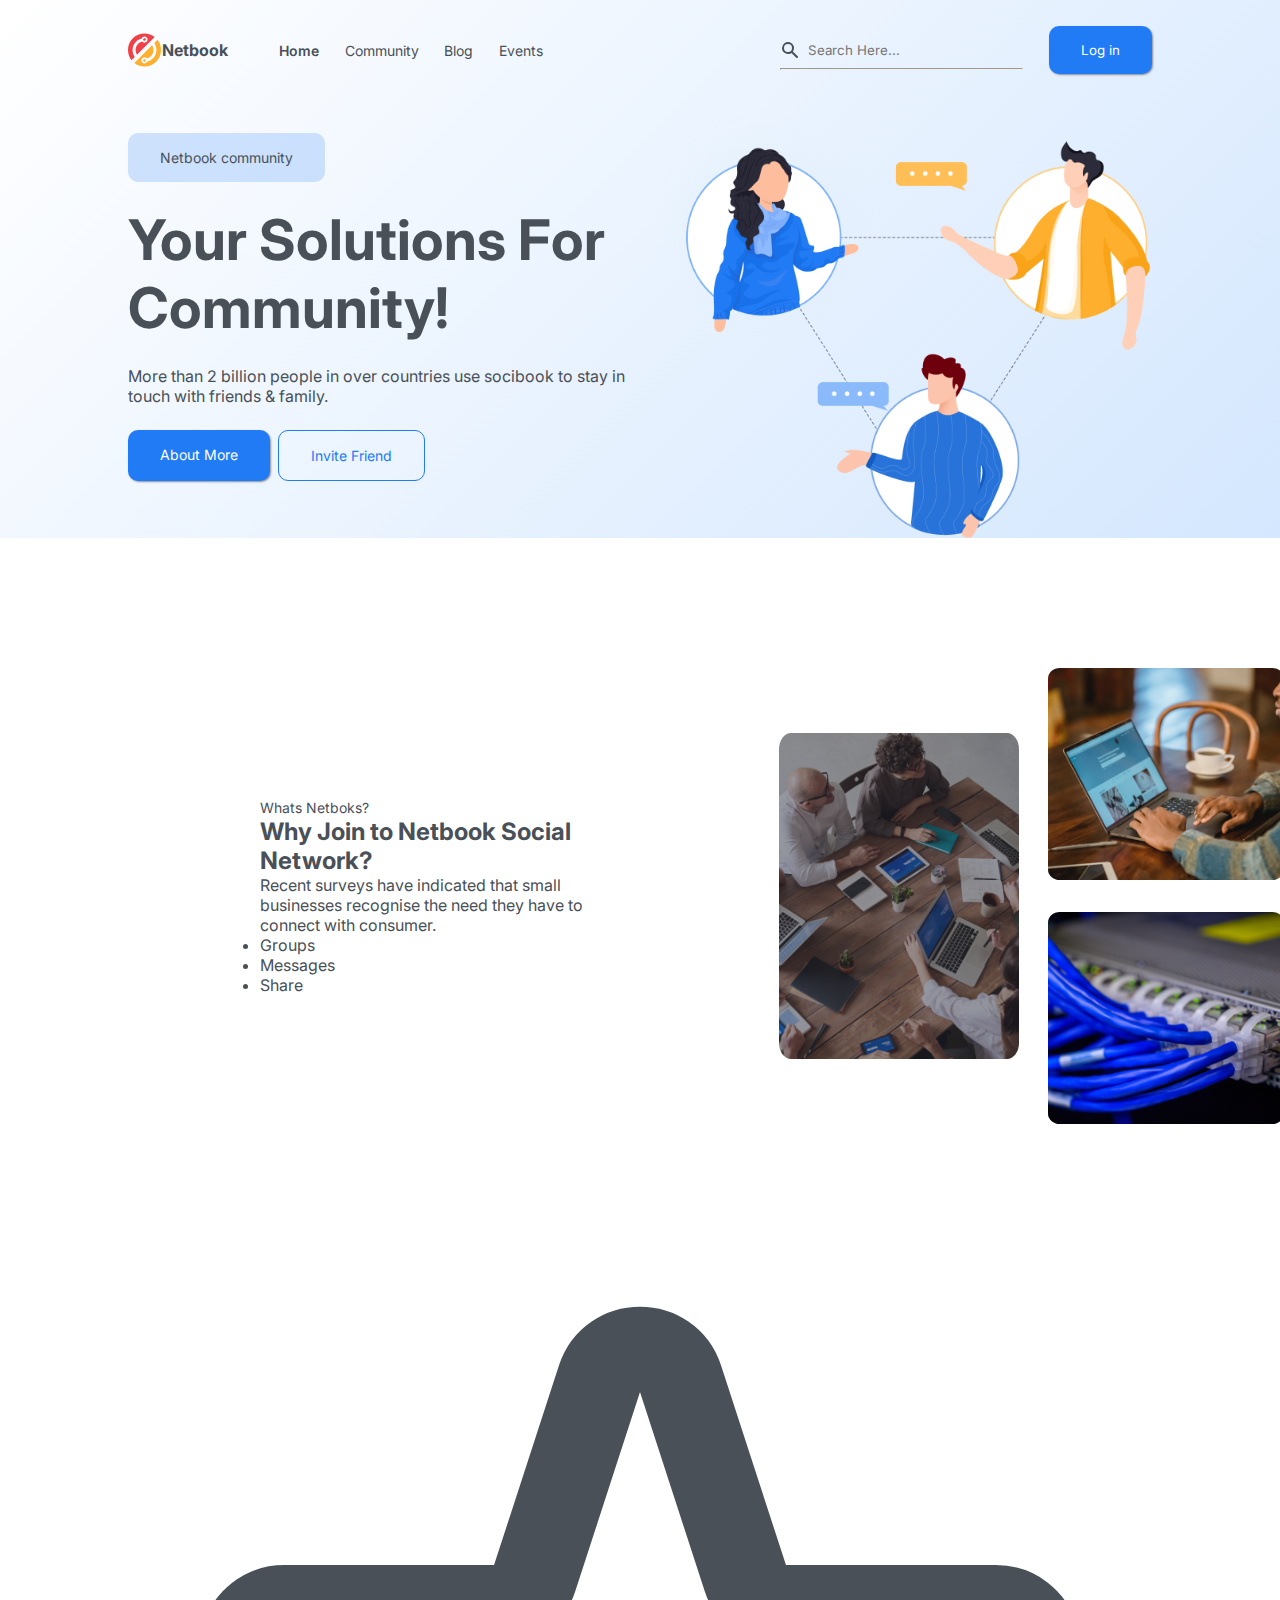
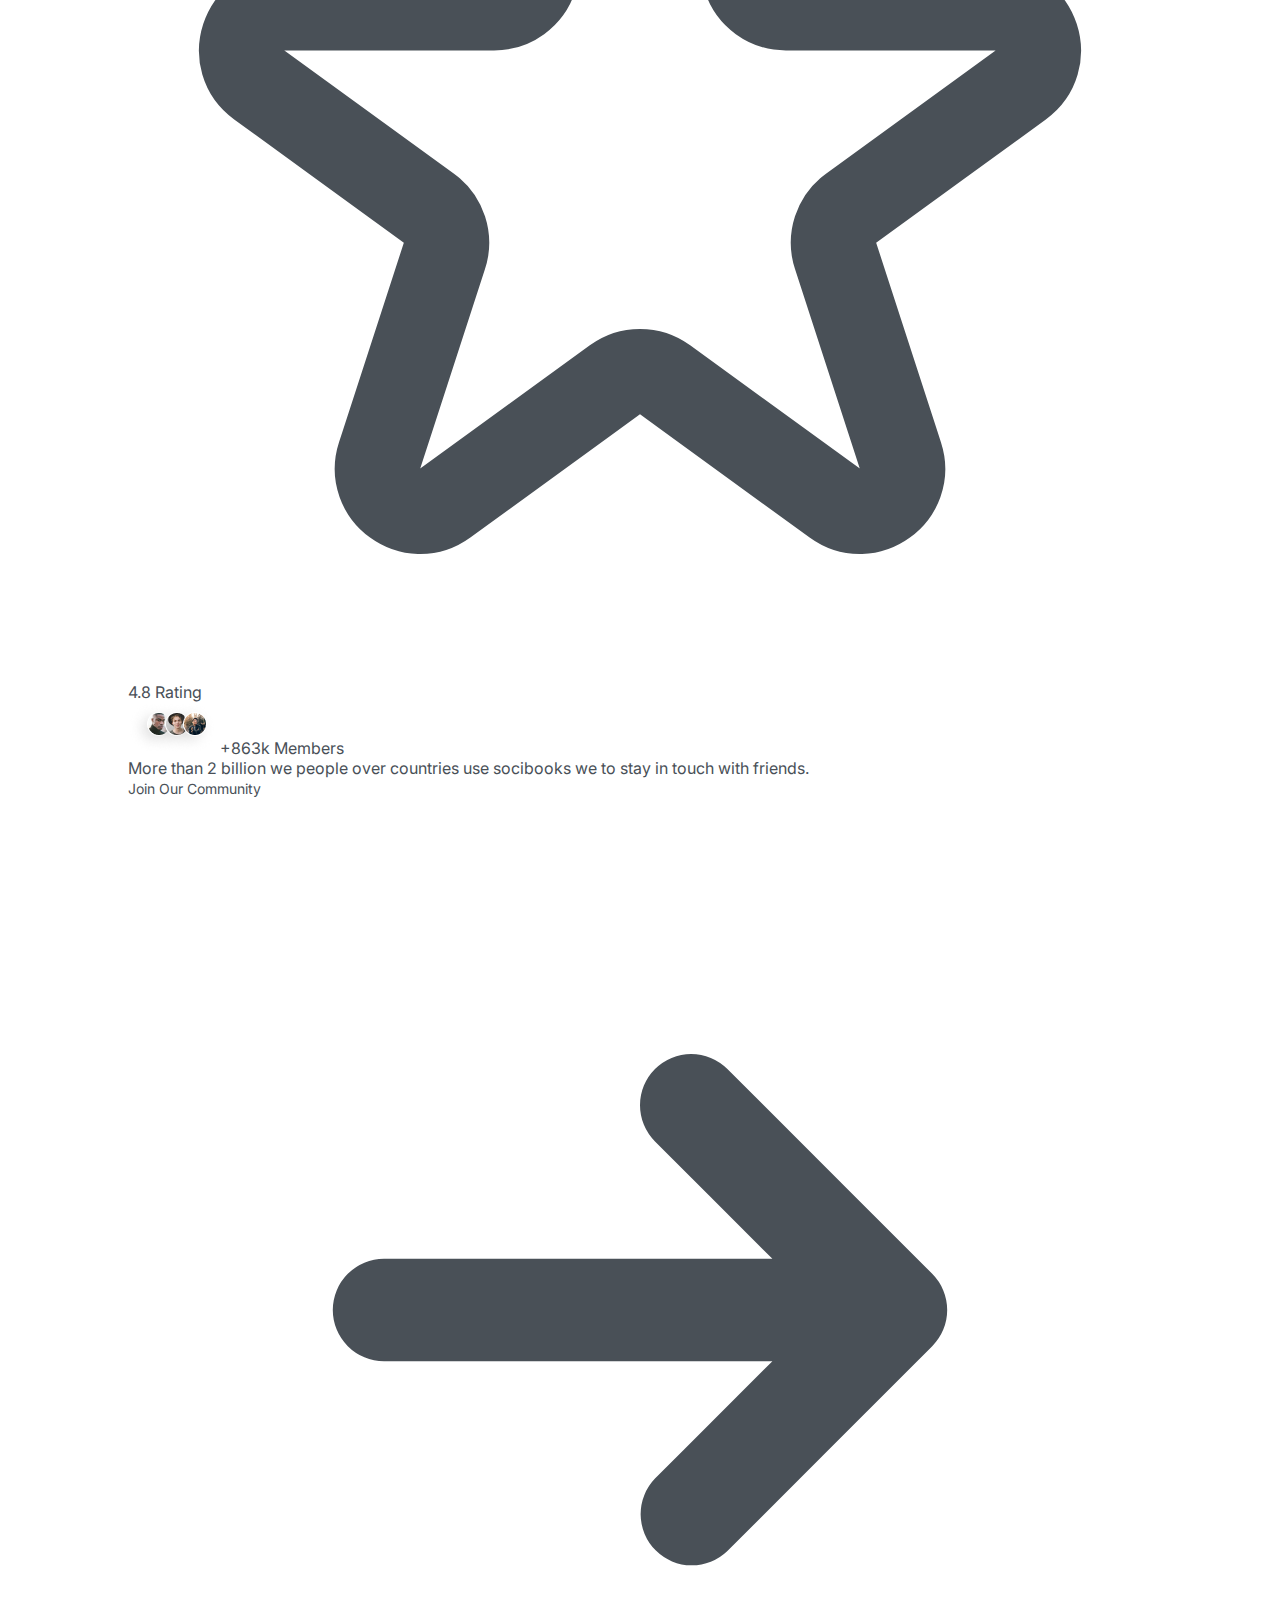
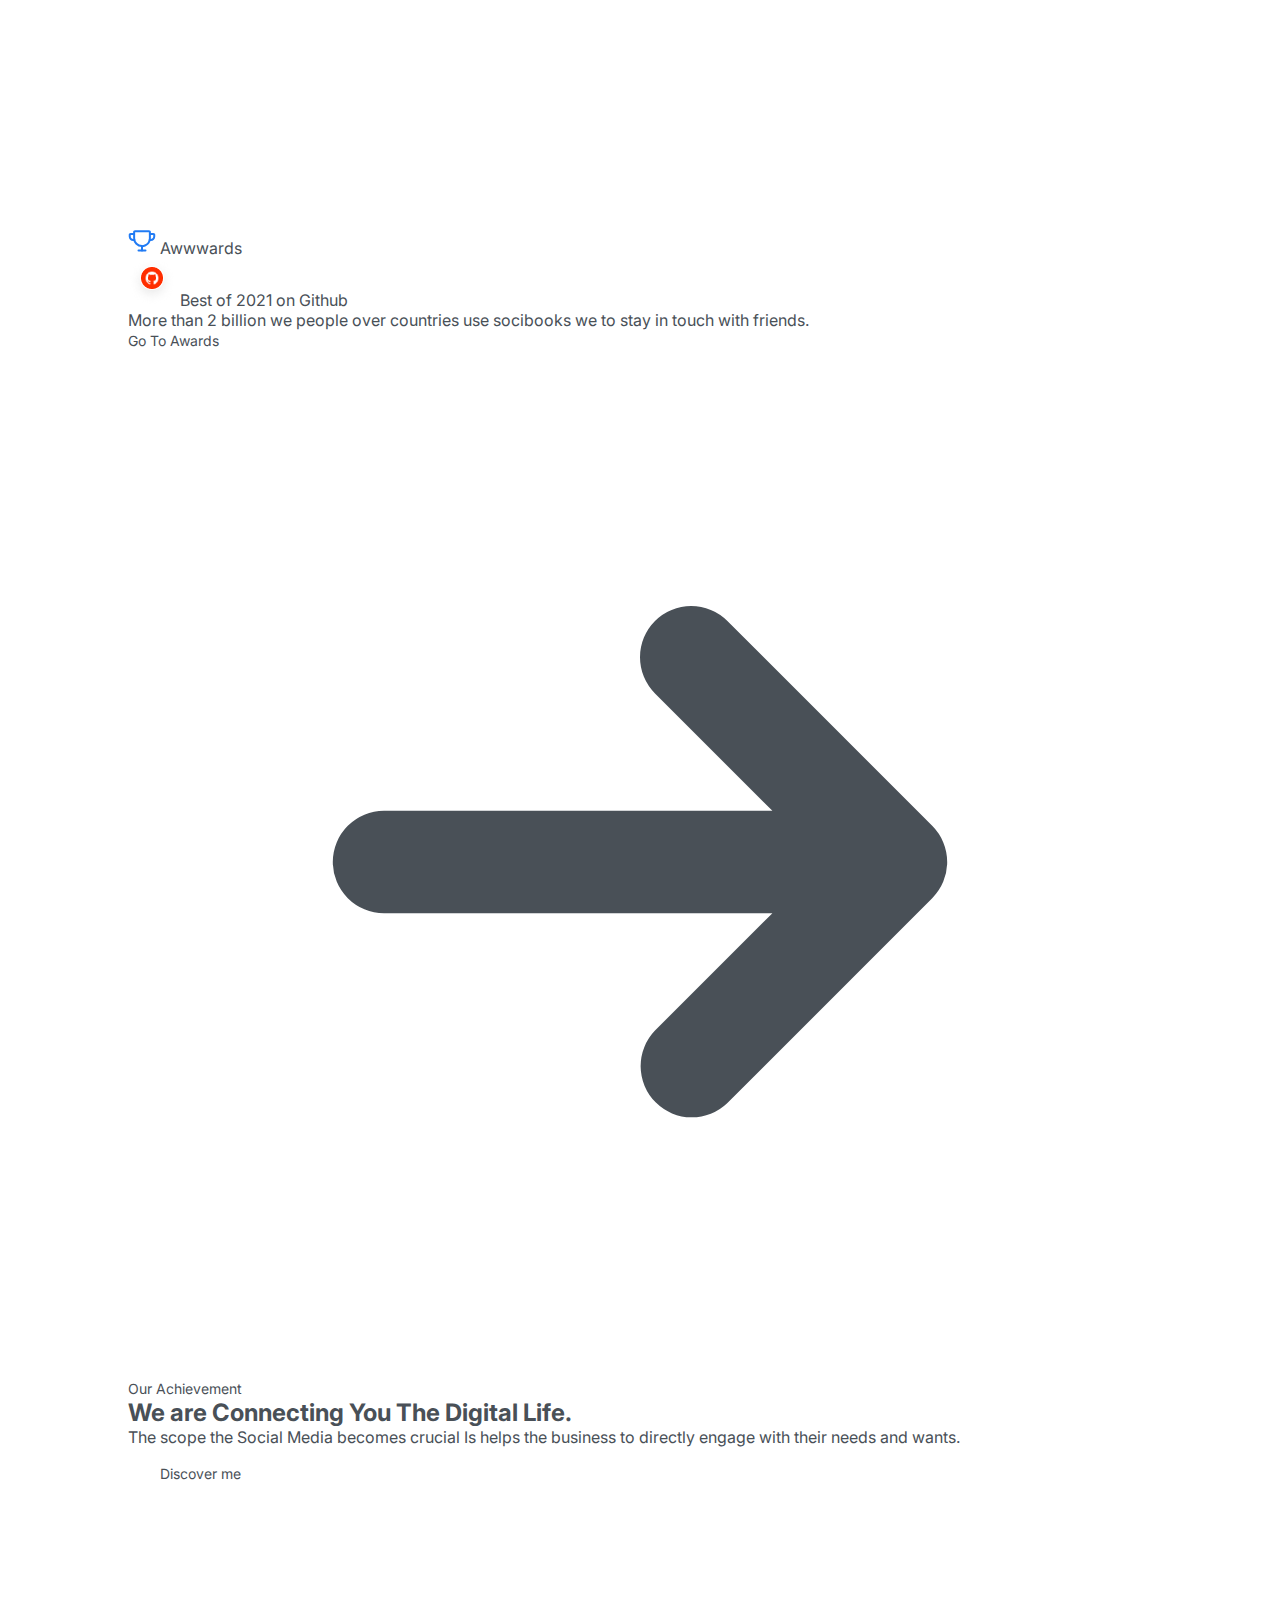
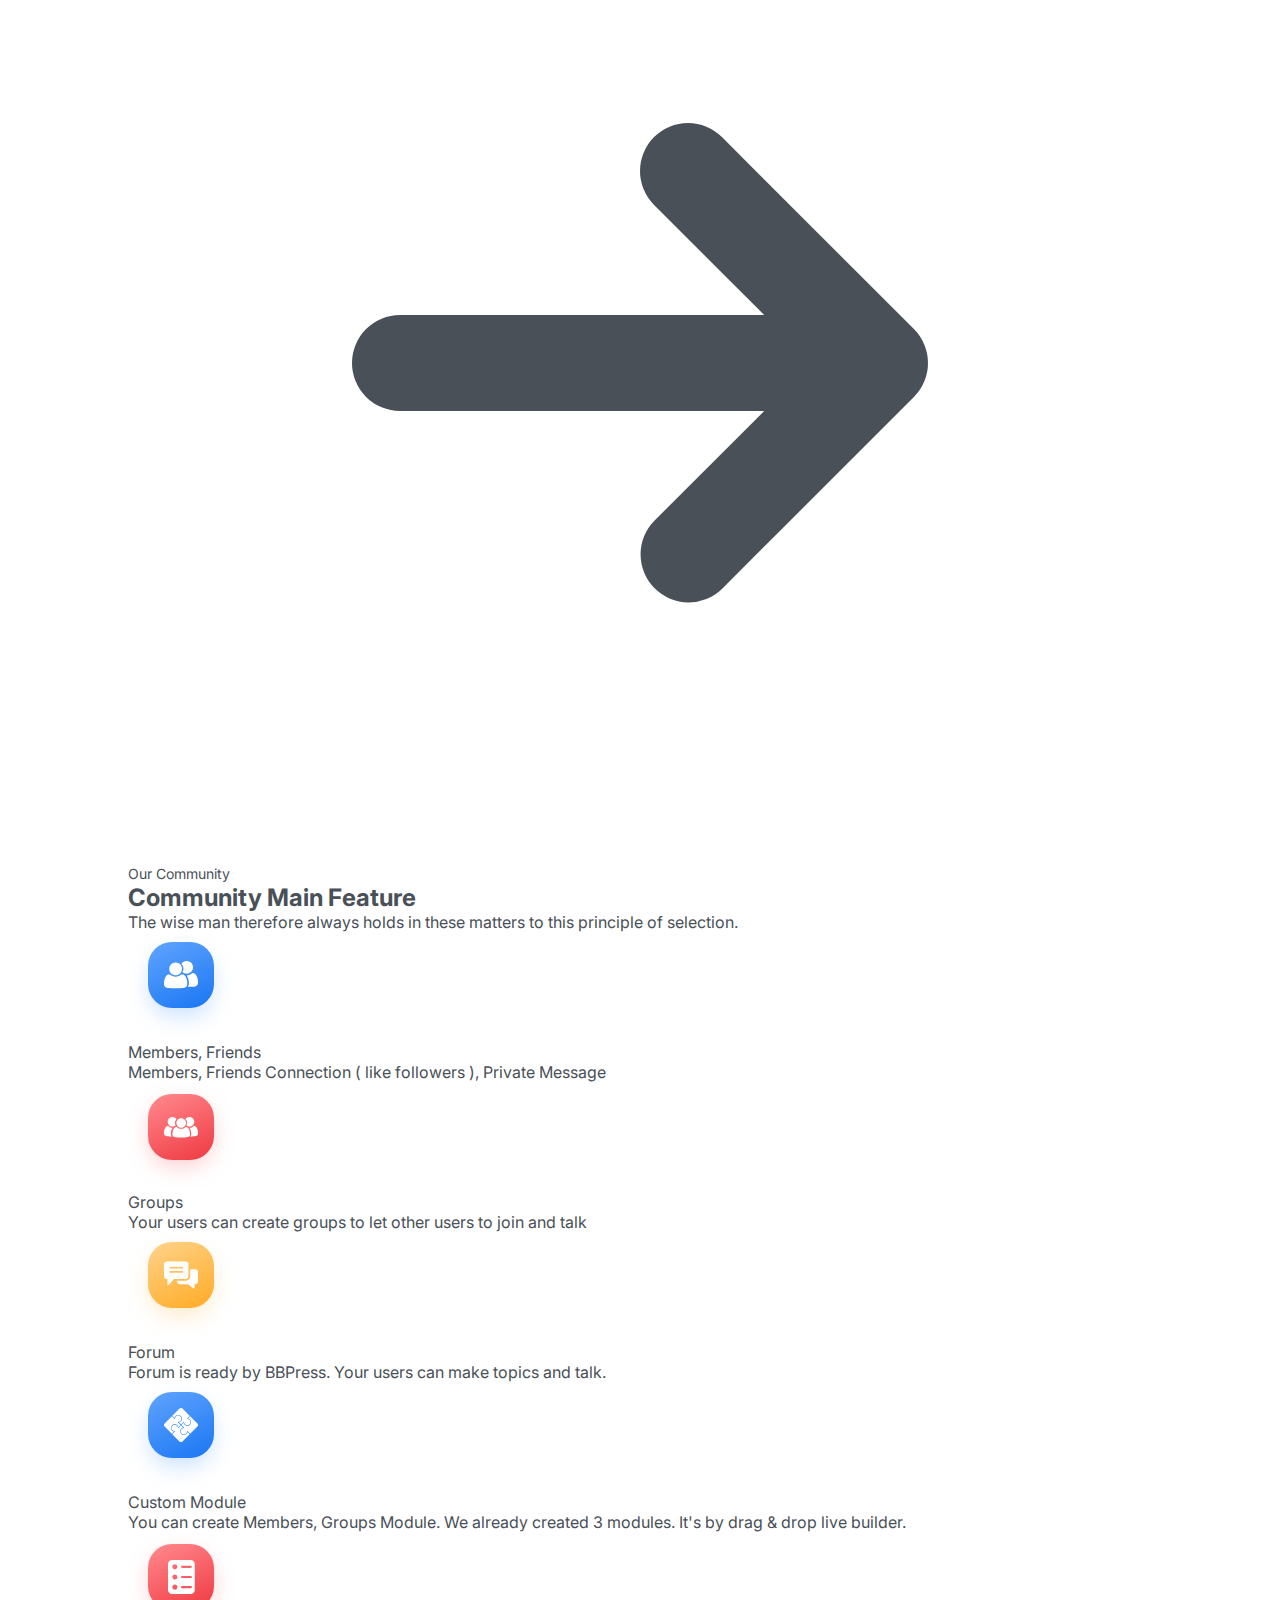
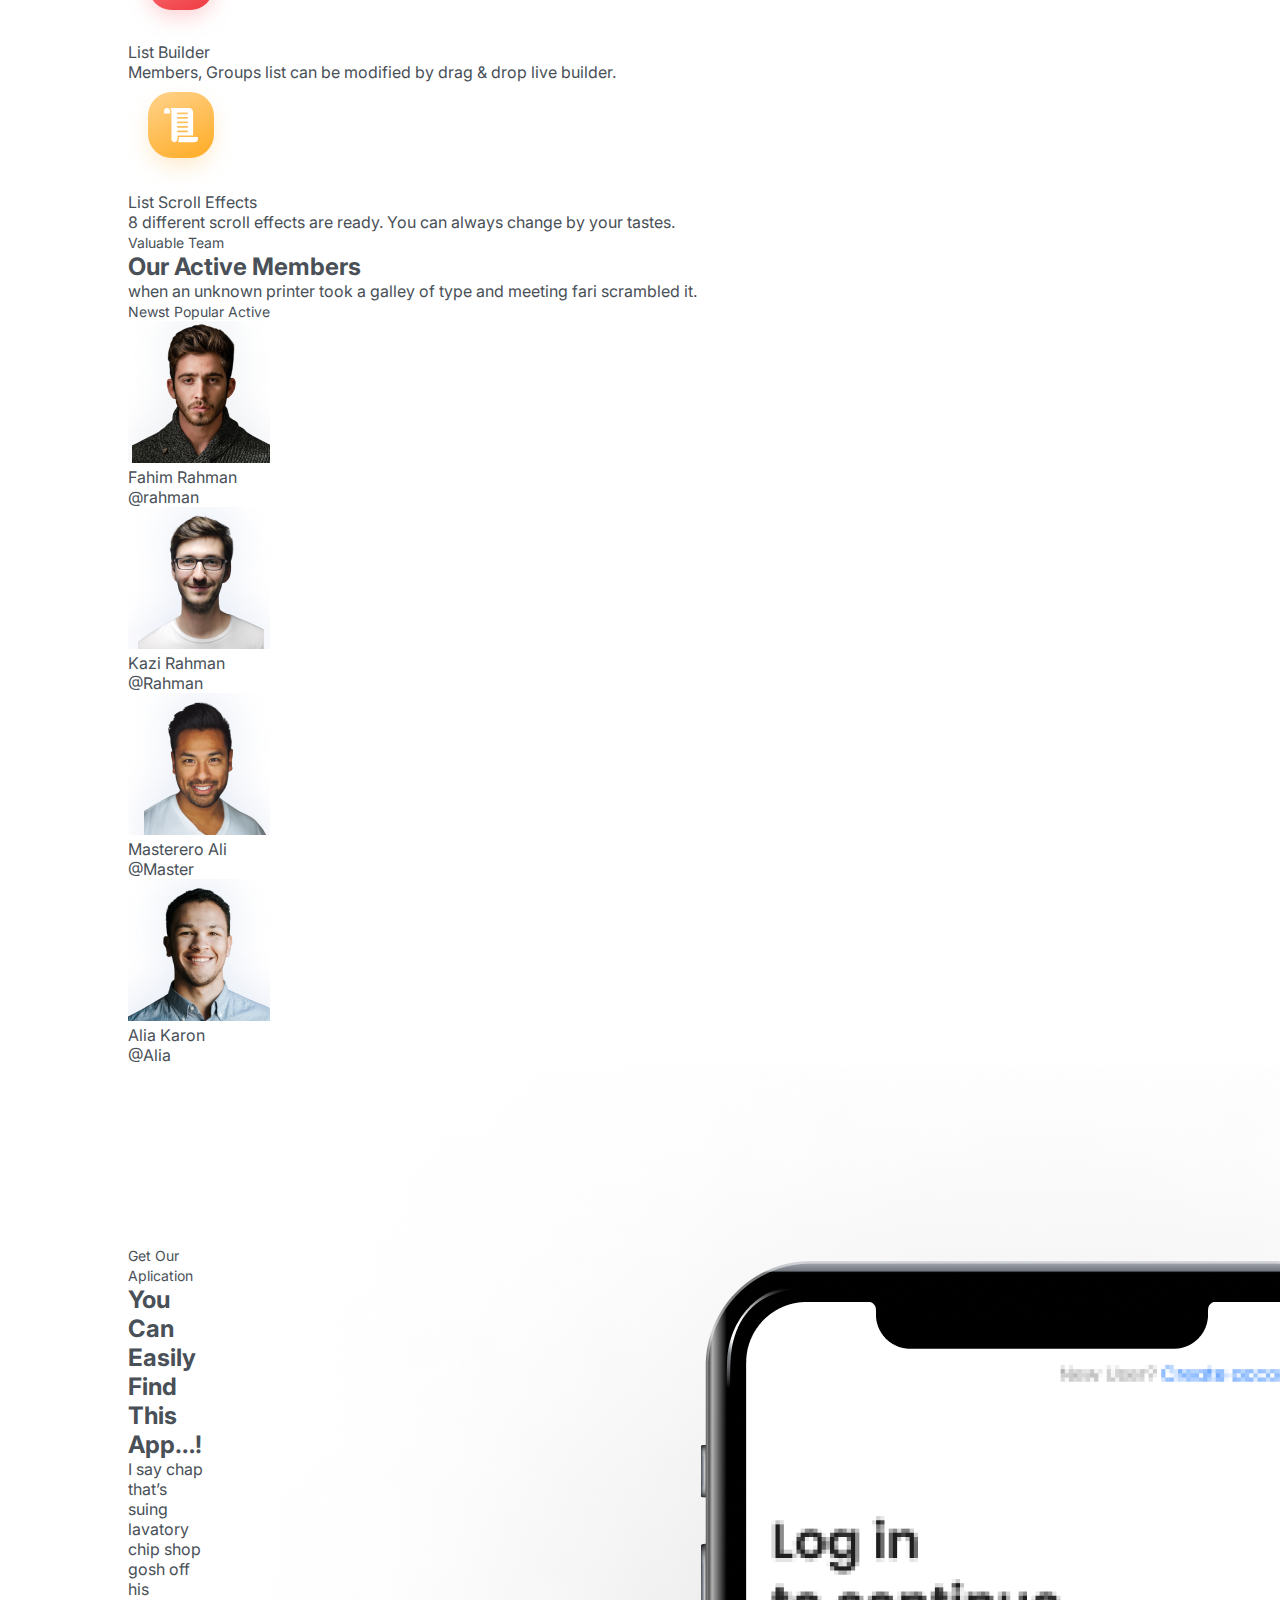
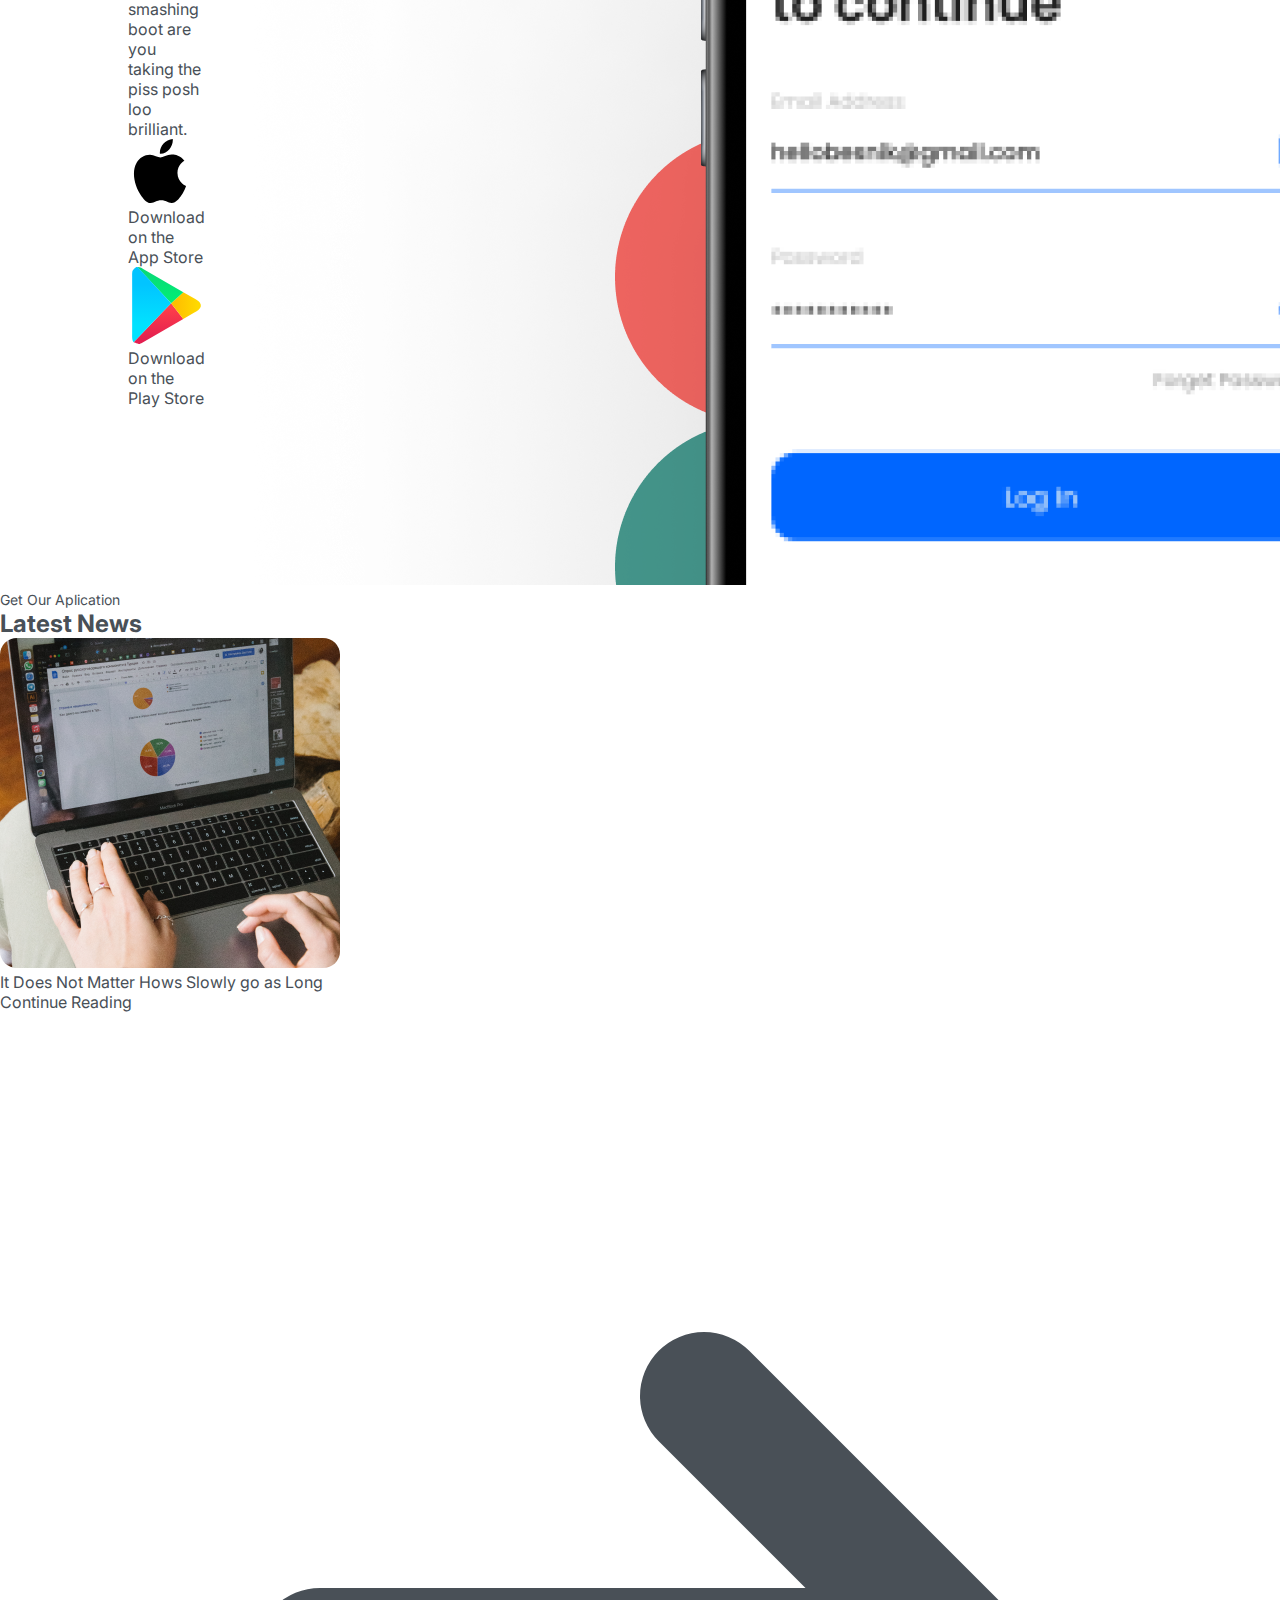
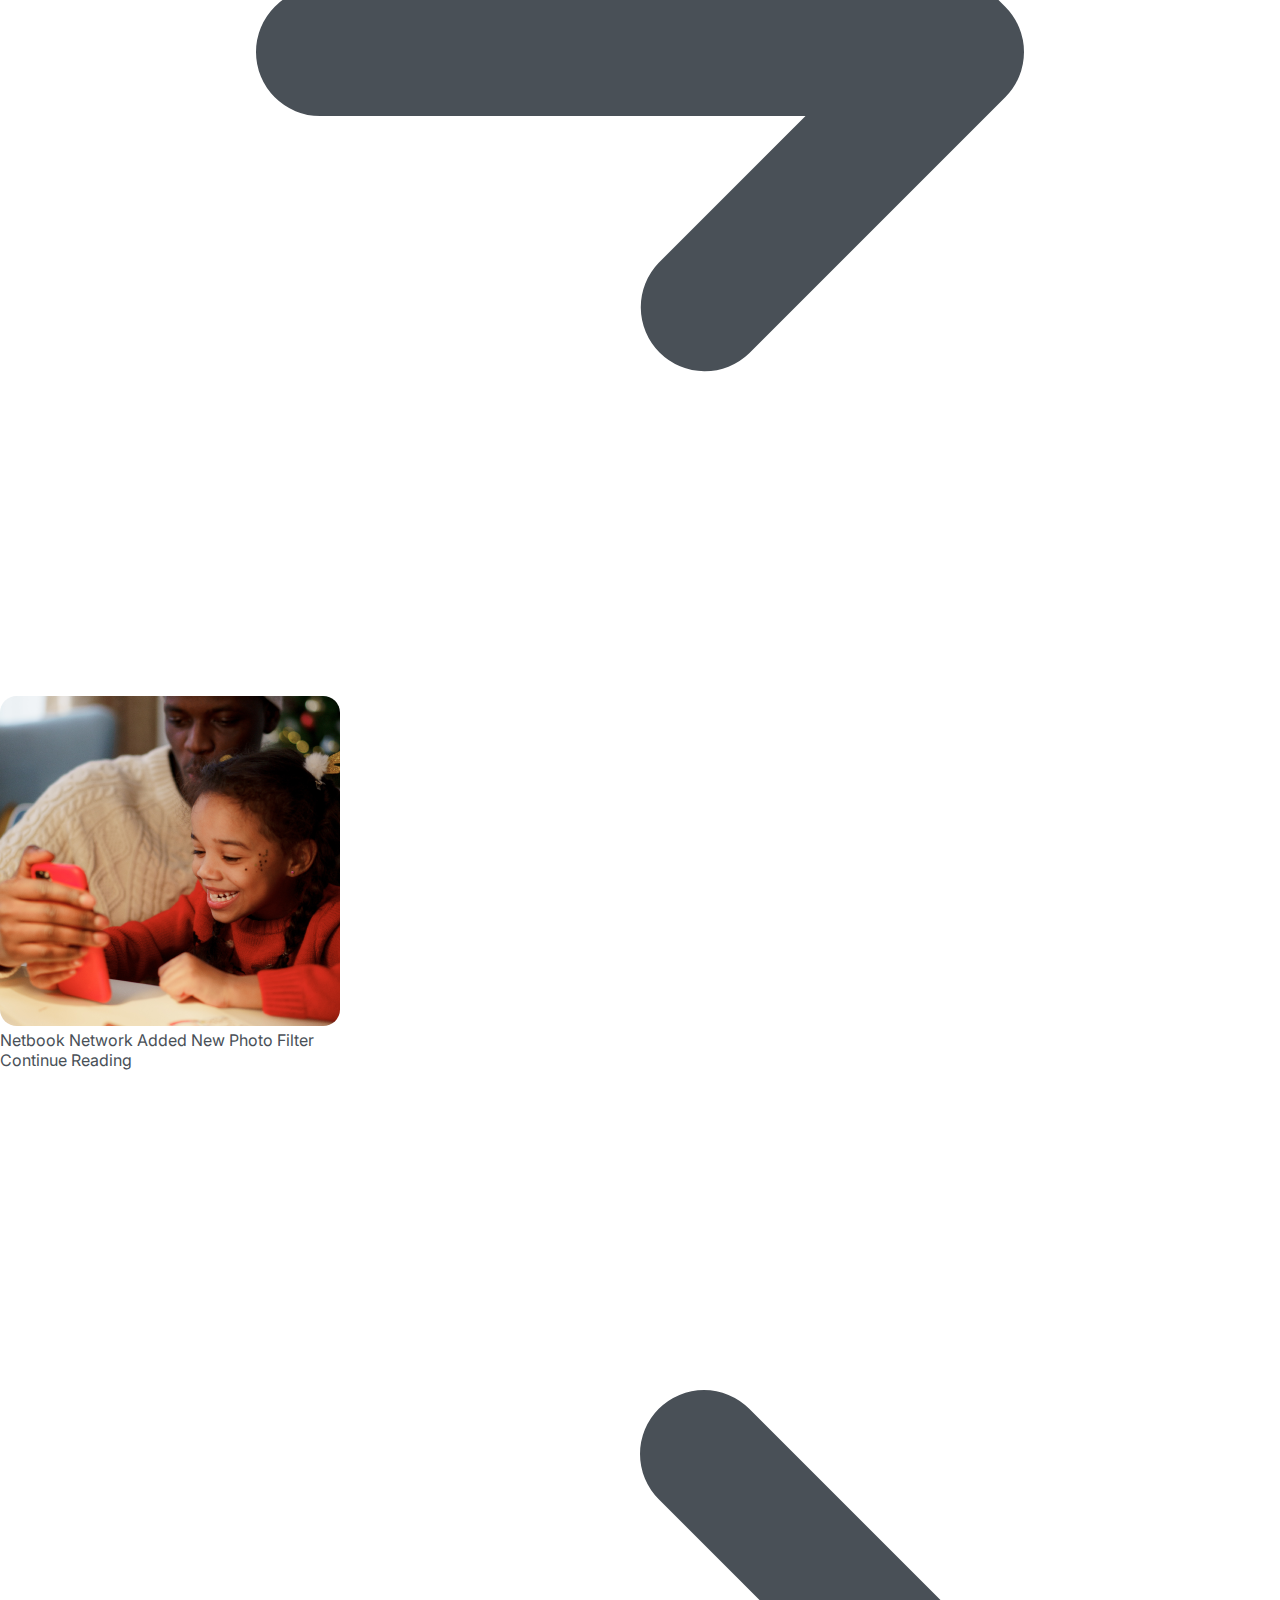
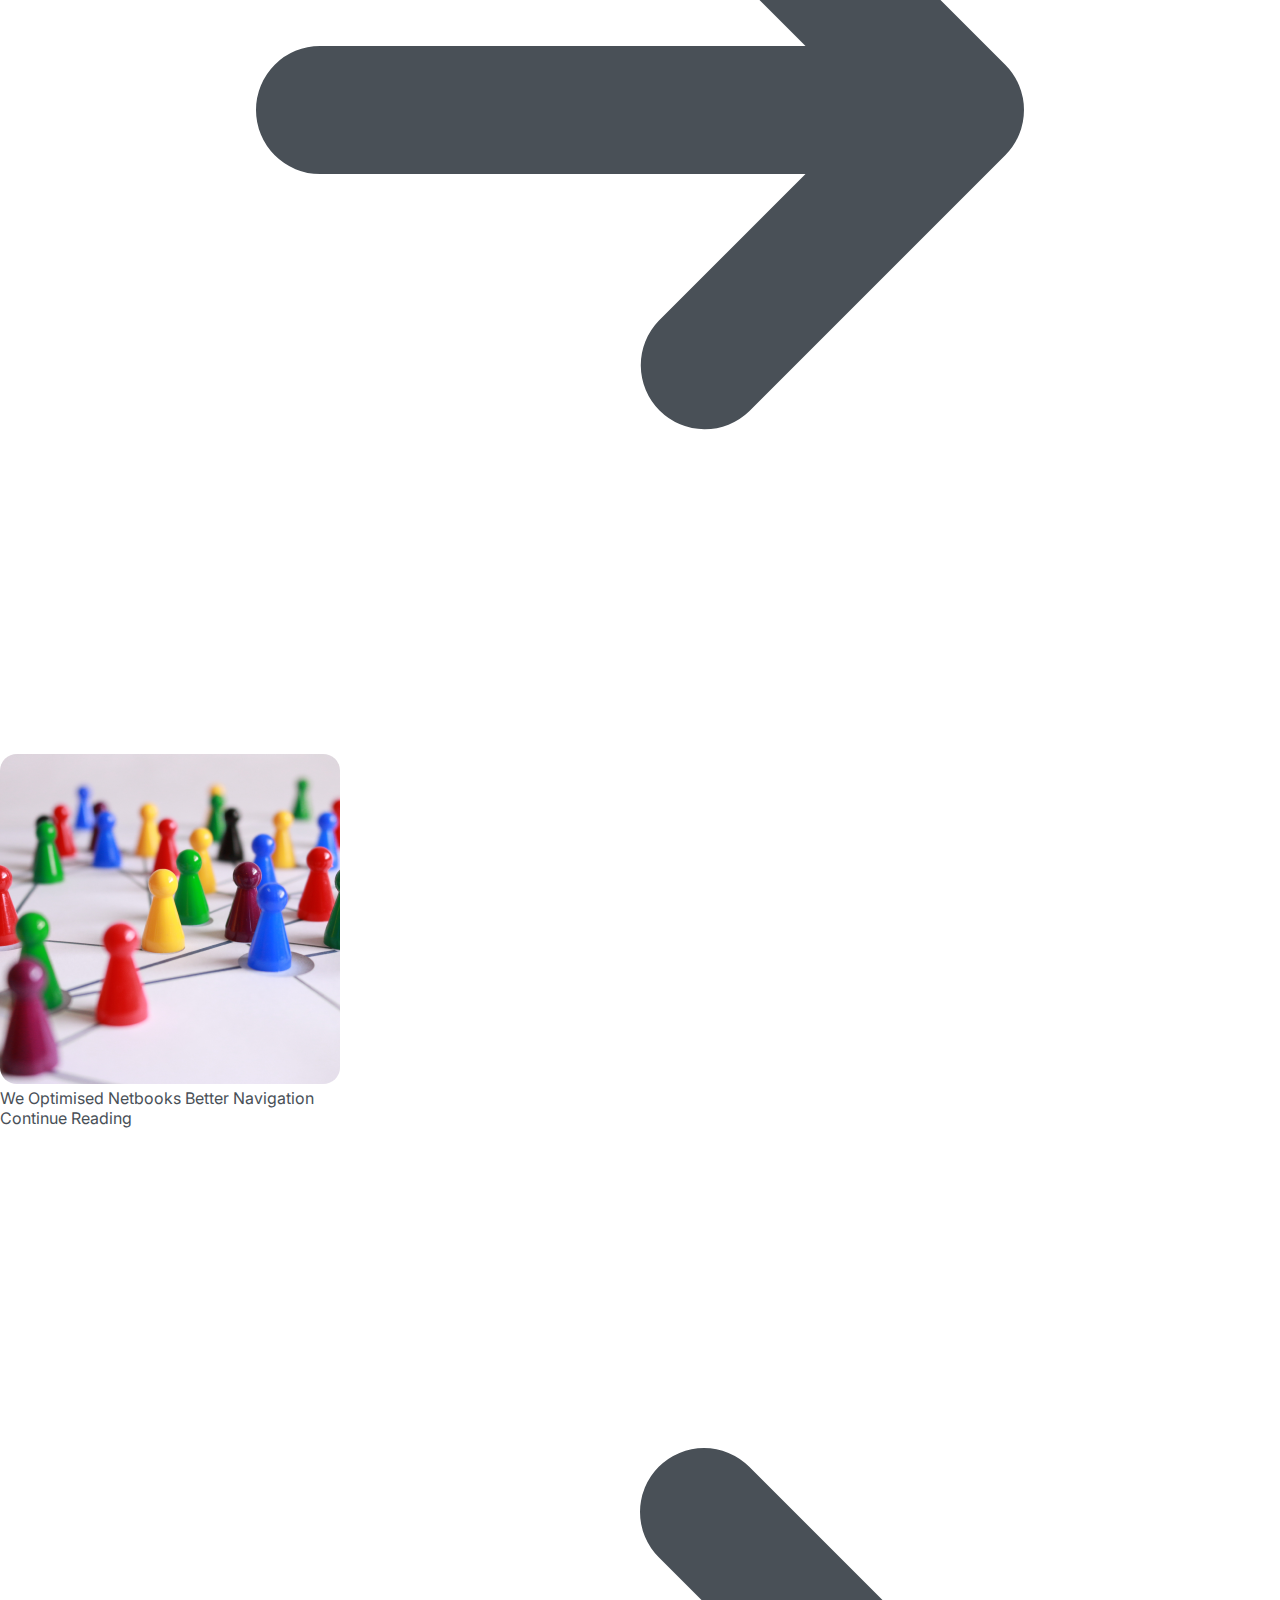
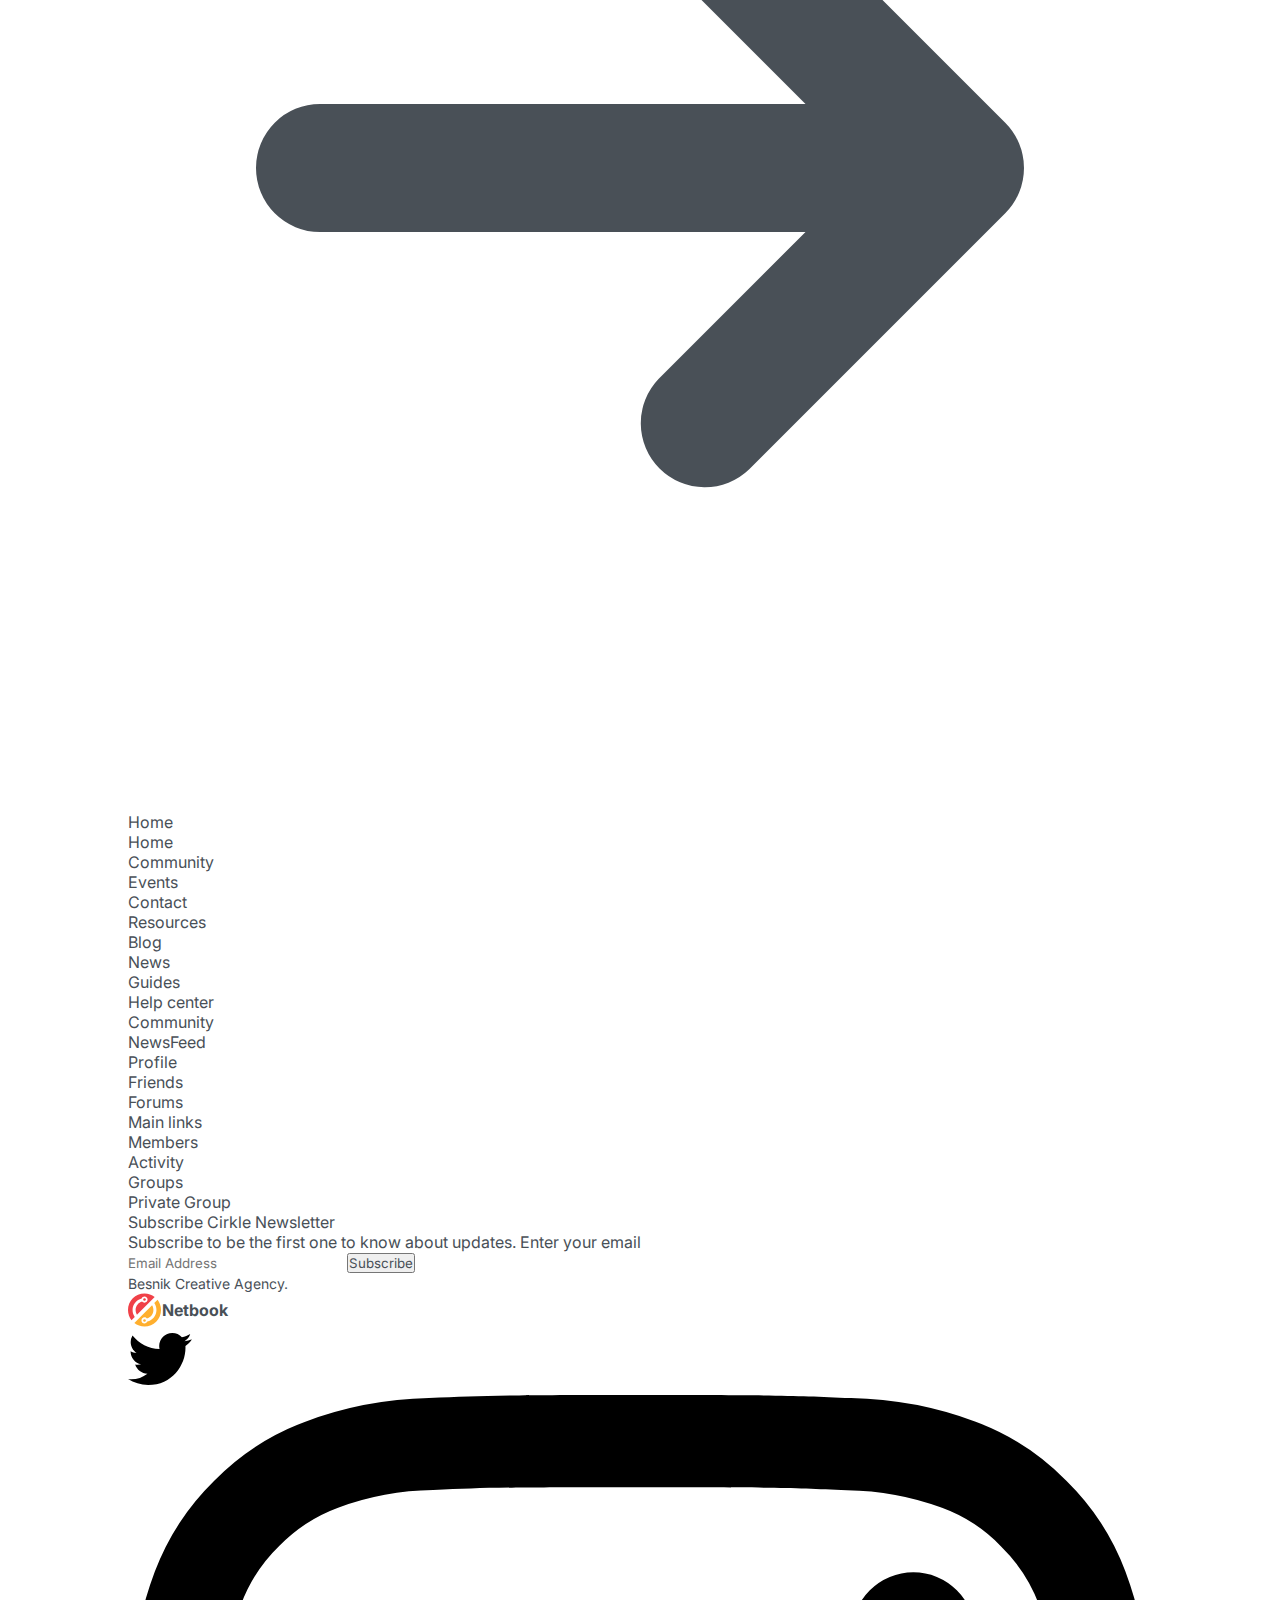
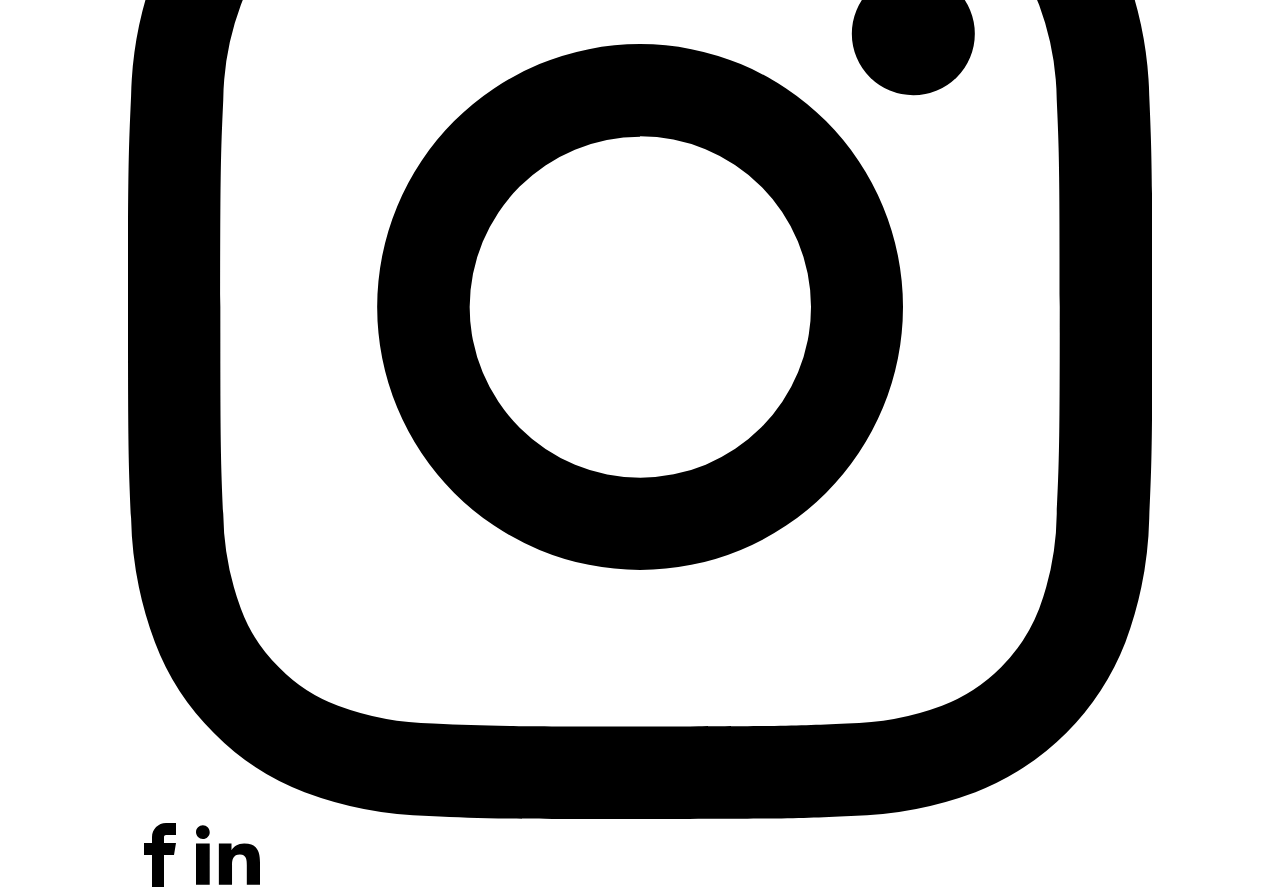
==== Netbook/index.html @ b63798f0 "about section styles'" ====
<!DOCTYPE html>
<html lang="en">
    <head>
        <meta charset="UTF-8" />
        <meta http-equiv="X-UA-Compatible" content="IE=edge" />
        <meta name="viewport" content="width=device-width, initial-scale=1.0" />
        <link
            href="https://fonts.googleapis.com/css2?family=Inter:wght@400;500;600;700&family=Poppins&display=swap"
            rel="stylesheet"
        />
        <link rel="stylesheet" href="style.css" />
        <title>Netbook</title>
    </head>
    <body>
        <header>
            <div class="container">
                <nav>
                    <div class="left-nav">
                        <div class="logo">
                            <img src="static/logo.svg" alt="Logo" />
                            <span>Netbook</span>
                        </div>
                        <div class="nav-items">
                            <a href="#" class="nav-item">Home</a>
                            <a href="#" class="nav-item">Community</a>
                            <a href="#" class="nav-item">Blog</a>
                            <a href="#" class="nav-item">Events</a>
                        </div>
                    </div>
                    <div class="right-nav">
                        <div class="search">
                            <svg
                                xmlns="http://www.w3.org/2000/svg"
                                class="search-icon"
                                viewBox="0 0 20 20"
                                fill="currentColor"
                            >
                                <path
                                    fill-rule="evenodd"
                                    d="M8 4a4 4 0 100 8 4 4 0 000-8zM2 8a6 6 0 1110.89 3.476l4.817 4.817a1 1 0 01-1.414 1.414l-4.816-4.816A6 6 0 012 8z"
                                    clip-rule="evenodd"
                                />
                            </svg>

                            <input
                                type="text"
                                name="search-item"
                                placeholder="Search Here..."
                            />
                            <hr />
                        </div>

                        <button class="btn btn-primary">Log in</button>
                    </div>
                </nav>

                <div class="hero flex-2">
                    <div class="hero-text">
                        <a href="#" class="community btn">Netbook community</a>
                        <h1>Your Solutions For Community!</h1>
                        <p>
                            More than 2 billion people in over countries use
                            socibook to stay in touch with friends & family.
                        </p>
                        <div class="cta">
                            <a href="#" class="about btn btn-primary">
                                About More
                            </a>
                            <a href="#" class="invite btn">Invite Friend</a>
                        </div>
                    </div>

                    <img
                        src="static/img/hero-image.png"
                        alt="hero-img"
                        class="hero-img"
                    />
                </div>
            </div>
        </header>
        <section class="about-us">
            <div class="container about-us flex-2">
                <div class="left-col">
                    <p><a href="#">Whats Netboks?</a></p>
                    <h2>Why Join to Netbook Social Network?</h2>
                    <p>
                        Recent surveys have indicated that small businesses
                        recognise the need they have to connect with consumer.
                    </p>
                    <ul>
                        <li>Groups</li>
                        <li>Messages</li>
                        <li>Share</li>
                    </ul>
                </div>
                <div class="right-col flex-2">
                    <img
                        src="static/img/about-us-imgs/img3.png"
                        alt="about-us"
                        class="about-img-1"
                    />
                    <div class="about-img-group flex-2">
                        <img
                            src="static/img/about-us-imgs/img1.png"
                            alt="about-us img 1"
                        />
                        <img
                            src="static/img/about-us-imgs/img2.png"
                            alt="about-us img 2"
                        />
                    </div>
                </div>
            </div>
        </section>
        <section class="achievement">
            <div class="container">
                <div class="card-1">
                    <p>
                        <svg
                            xmlns="http://www.w3.org/2000/svg"
                            class="h-6 w-6"
                            fill="none"
                            viewBox="0 0 24 24"
                            stroke="currentColor"
                        >
                            <path
                                stroke-linecap="round"
                                stroke-linejoin="round"
                                stroke-width="2"
                                d="M11.049 2.927c.3-.921 1.603-.921 1.902 0l1.519 4.674a1 1 0 00.95.69h4.915c.969 0 1.371 1.24.588 1.81l-3.976 2.888a1 1 0 00-.363 1.118l1.518 4.674c.3.922-.755 1.688-1.538 1.118l-3.976-2.888a1 1 0 00-1.176 0l-3.976 2.888c-.783.57-1.838-.197-1.538-1.118l1.518-4.674a1 1 0 00-.363-1.118l-3.976-2.888c-.784-.57-.38-1.81.588-1.81h4.914a1 1 0 00.951-.69l1.519-4.674z"
                            />
                        </svg>
                        4.8 Rating
                    </p>
                    <div class="members">
                        <img
                            src="static/img/achievement-imgs/people.png"
                            alt="members"
                        />
                        <span>
                            <span class="blue">+863k</span>
                            Members
                        </span>
                    </div>
                    <p>
                        More than 2 billion we people over countries use
                        socibooks we to stay in touch with friends.
                    </p>
                    <p>
                        <a href="#">Join Our Community</a>
                        <svg
                            xmlns="http://www.w3.org/2000/svg"
                            class="h-5 w-5"
                            viewBox="0 0 20 20"
                            fill="currentColor"
                        >
                            <path
                                fill-rule="evenodd"
                                d="M10.293 5.293a1 1 0 011.414 0l4 4a1 1 0 010 1.414l-4 4a1 1 0 01-1.414-1.414L12.586 11H5a1 1 0 110-2h7.586l-2.293-2.293a1 1 0 010-1.414z"
                                clip-rule="evenodd"
                            />
                        </svg>
                    </p>
                </div>
                <div class="card-1">
                    <div>
                        <img
                            src="static/img/achievement-imgs/Trophy.svg"
                            alt="Trophy"
                        />
                        <span>Awwwards</span>
                    </div>
                    <div class="github">
                        <img
                            src="static/img/achievement-imgs/github.png"
                            alt="github"
                        />

                        <span>
                            Best of
                            <span class="blue">2021</span>
                            on Github
                        </span>
                    </div>
                    <p>
                        More than 2 billion we people over countries use
                        socibooks we to stay in touch with friends.
                    </p>
                    <p>
                        <a href="#">Go To Awards</a>
                        <svg
                            xmlns="http://www.w3.org/2000/svg"
                            class="h-5 w-5"
                            viewBox="0 0 20 20"
                            fill="currentColor"
                        >
                            <path
                                fill-rule="evenodd"
                                d="M10.293 5.293a1 1 0 011.414 0l4 4a1 1 0 010 1.414l-4 4a1 1 0 01-1.414-1.414L12.586 11H5a1 1 0 110-2h7.586l-2.293-2.293a1 1 0 010-1.414z"
                                clip-rule="evenodd"
                            />
                        </svg>
                    </p>
                </div>
                <div class="discover">
                    <p><a href="#">Our Achievement</a></p>
                    <h2>We are Connecting You The Digital Life.</h2>
                    <p>
                        The scope the Social Media becomes crucial Is helps the
                        business to directly engage with their needs and wants.
                    </p>
                    <div class="btn">
                        <a href="#">Discover me</a>
                        <svg
                            xmlns="http://www.w3.org/2000/svg"
                            class="h-5 w-5"
                            viewBox="0 0 20 20"
                            fill="currentColor"
                        >
                            <path
                                fill-rule="evenodd"
                                d="M10.293 5.293a1 1 0 011.414 0l4 4a1 1 0 010 1.414l-4 4a1 1 0 01-1.414-1.414L12.586 11H5a1 1 0 110-2h7.586l-2.293-2.293a1 1 0 010-1.414z"
                                clip-rule="evenodd"
                            />
                        </svg>
                    </div>
                </div>
            </div>
        </section>
        <section class="features">
            <div class="container feature-grid">
                <div class="heading">
                    <p><a href="#">Our Community</a></p>
                    <h2>Community Main Feature</h2>
                    <p>
                        The wise man therefore always holds in these matters to
                        this principle of selection.
                    </p>
                </div>
                <div class="card-2">
                    <img src="static/img/features/members.svg" alt="members" />
                    <div>
                        <p>Members, Friends</p>
                        <p>
                            Members, Friends Connection ( like followers ),
                            Private Message
                        </p>
                    </div>
                </div>
                <div class="card-2">
                    <img
                        src="static/img/features/groups.svg"
                        alt="groups.svg"
                    />
                    <div>
                        <p>Groups</p>
                        <p>
                            Your users can create groups to let other users to
                            join and talk
                        </p>
                    </div>
                </div>
                <div class="card-2">
                    <img src="static/img/features/forum.svg" alt="forum.svg" />
                    <div>
                        <p>Forum</p>
                        <p>
                            Forum is ready by BBPress. Your users can make
                            topics and talk.
                        </p>
                    </div>
                </div>
                <div class="card-2">
                    <img
                        src="static/img/features/custom-module.svg"
                        alt="custom-module.svg"
                    />
                    <div>
                        <p>Custom Module</p>
                        <p>
                            You can create Members, Groups Module. We already
                            created 3 modules. It's by drag & drop live builder.
                        </p>
                    </div>
                </div>
                <div class="card-2">
                    <img
                        src="static/img/features/list-builder.svg"
                        alt="list-builder.svg"
                    />
                    <div>
                        <p>List Builder</p>
                        <p>
                            Members, Groups list can be modified by drag & drop
                            live builder.
                        </p>
                    </div>
                </div>
                <div class="card-2">
                    <img
                        src="static/img/features/list-scroll-effects.svg"
                        alt="list-scroll-effects.svg"
                    />
                    <div>
                        <p>List Scroll Effects</p>
                        <p>
                            8 different scroll effects are ready. You can always
                            change by your tastes.
                        </p>
                    </div>
                </div>
            </div>
        </section>
        <section class="team">
            <div class="container">
                <div class="header">
                    <p><a href="#">Valuable Team</a></p>
                    <h2>Our Active Members</h2>
                    <p>
                        when an unknown printer took a galley of type and
                        meeting fari scrambled it.
                    </p>
                </div>
                <div class="tab-links">
                    <a href="#">Newst</a>
                    <a href="#">Popular</a>
                    <a href="#">Active</a>
                </div>
                <div class="team-cards">
                    <div class="team-card">
                        <img src="static/img/team/img2.png" alt="team-member" />
                    </div>
                    <p>Fahim Rahman</p>
                    <p>@rahman</p>
                    <div class="team-card">
                        <img src="static/img/team/img4.png" alt="team-member" />
                    </div>
                    <p>Kazi Rahman</p>
                    <p>@Rahman</p>
                    <div class="team-card">
                        <img src="static/img/team/img3.png" alt="team-member" />
                    </div>
                    <p>Masterero Ali</p>
                    <p>@Master</p>
                    <div class="team-card">
                        <img src="static/img/team/img1.png" alt="team-member" />
                    </div>
                    <p>Alia Karon</p>
                    <p>@Alia</p>
                </div>
            </div>
        </section>
        <section class="cta">
            <div class="container flex-2">
                <div class="header .left-col">
                    <p><a href="#">Get Our Aplication</a></p>
                    <h2>You Can Easily Find This App…!</h2>
                    <p>
                        I say chap that’s suing lavatory chip shop gosh off his
                        smashing boot are you taking the piss posh loo
                        brilliant.
                    </p>
                    <div class="apple-link">
                        <img src="static/img/cta/apple.svg" alt="apple-icon" />
                        <p>
                            Download on the
                            <span>App Store</span>
                        </p>
                    </div>

                    <div class="play-store-link">
                        <img
                            src="static/img/cta/play-store.svg"
                            alt="play-store-icon"
                        />
                        <p>
                            Download on the
                            <span>Play Store</span>
                        </p>
                    </div>
                </div>
                <div class="right-col">
                    <img
                        src="static/img/cta/mobile-muckup.png"
                        alt="mobile-muckup"
                    />
                </div>
            </div>
        </section>
        <section class="blog">
            <div class="header">
                <p><a href="#">Get Our Aplication</a></p>
                <h2>Latest News</h2>
            </div>
            <div class="blog-items">
                <div class="blog-item">
                    <img
                        src="static/img/latest-news/img2.png"
                        alt="blog-item"
                    />
                    <p>It Does Not Matter Hows Slowly go as Long</p>
                    <p>Continue Reading</p>
                    <svg
                        xmlns="http://www.w3.org/2000/svg"
                        class="h-5 w-5"
                        viewBox="0 0 20 20"
                        fill="currentColor"
                    >
                        <path
                            fill-rule="evenodd"
                            d="M10.293 5.293a1 1 0 011.414 0l4 4a1 1 0 010 1.414l-4 4a1 1 0 01-1.414-1.414L12.586 11H5a1 1 0 110-2h7.586l-2.293-2.293a1 1 0 010-1.414z"
                            clip-rule="evenodd"
                        />
                    </svg>
                </div>
                <div class="blog-item">
                    <img
                        src="static/img/latest-news/img1.png"
                        alt="blog-item"
                    />
                    <p>Netbook Network Added New Photo Filter</p>
                    <p>Continue Reading</p>
                    <svg
                        xmlns="http://www.w3.org/2000/svg"
                        class="h-5 w-5"
                        viewBox="0 0 20 20"
                        fill="currentColor"
                    >
                        <path
                            fill-rule="evenodd"
                            d="M10.293 5.293a1 1 0 011.414 0l4 4a1 1 0 010 1.414l-4 4a1 1 0 01-1.414-1.414L12.586 11H5a1 1 0 110-2h7.586l-2.293-2.293a1 1 0 010-1.414z"
                            clip-rule="evenodd"
                        />
                    </svg>
                </div>
                <div class="blog-item">
                    <img
                        src="static/img/latest-news/img3.png"
                        alt="blog-item"
                    />
                    <p>We Optimised Netbooks Better Navigation</p>
                    <p>Continue Reading</p>
                    <svg
                        xmlns="http://www.w3.org/2000/svg"
                        class="h-5 w-5"
                        viewBox="0 0 20 20"
                        fill="currentColor"
                    >
                        <path
                            fill-rule="evenodd"
                            d="M10.293 5.293a1 1 0 011.414 0l4 4a1 1 0 010 1.414l-4 4a1 1 0 01-1.414-1.414L12.586 11H5a1 1 0 110-2h7.586l-2.293-2.293a1 1 0 010-1.414z"
                            clip-rule="evenodd"
                        />
                    </svg>
                </div>
            </div>
        </section>
        <footer>
            <div class="container">
                <div class="footer-items">
                    <div class="footer-item">
                        <p>Home</p>
                        <p>Home</p>
                        <p>Community</p>
                        <p>Events</p>
                        <p>Contact</p>
                    </div>
                    <div class="footer-item">
                        <p>Resources</p>
                        <p>Blog</p>
                        <p>News</p>
                        <p>Guides</p>
                        <p>Help center</p>
                    </div>
                    <div class="footer-item">
                        <p>Community</p>
                        <p>NewsFeed</p>
                        <p>Profile</p>
                        <p>Friends</p>
                        <p>Forums</p>
                    </div>
                    <div class="footer-item">
                        <p>Main links</p>
                        <p>Members</p>
                        <p>Activity</p>
                        <p>Groups</p>
                        <p>Private Group</p>
                    </div>
                    <div class="footer-item">
                        <p>Subscribe Cirkle Newsletter</p>
                        <p>
                            Subscribe to be the first one to know about updates.
                            Enter your email
                        </p>
                        <input
                            type="text"
                            name=""
                            id=""
                            placeholder="Email Address"
                        />
                        <button>Subscribe</button>
                    </div>
                </div>
                <div class="footer-foot">
                    <a href="#">Besnik Creative Agency.</a>
                    <div class="logo">
                        <img src="static/logo.svg" alt="Logo" />
                        <span>Netbook</span>
                    </div>
                    <div class="footer-social">
                        <img
                            src="static/img/footer-socials/twitter.svg"
                            alt="twitter"
                        />
                        <img
                            src="static/img/footer-socials/instagram.svg"
                            alt="instagram"
                        />
                        <img
                            src="static/img/footer-socials/facebook.svg"
                            alt="facebook"
                        />
                        <img
                            src="static/img/footer-socials/linkedin.svg"
                            alt="linkedin"
                        />
                    </div>
                </div>
            </div>
        </footer>
    </body>
</html>
---- Netbook/style.css ----
* {
    margin: 0;
    padding: 0;
    box-sizing: border-box;
    font-family: 'Inter', sans-serif;
    color: #495057;
}

header {
    background-image: linear-gradient(
        135deg,
        rgba(255, 255, 255, 1),
        rgba(212, 231, 254, 1)
    );
}

nav {
    display: flex;
    justify-content: space-between;
    align-items: center;
    padding: 26px 0;
}

a:link {
    font-size: 14px;
    text-decoration: none;
}

.logo {
    font-family: 'Poppins', sans-serif;
    font-weight: bold;
    display: flex;
}

.logo img {
    width: 34px;
    height: 34px;
    font-size: 24;
}

.logo span {
    align-self: center;
}

.left-nav {
    display: flex;
    align-items: center;
    gap: 4vw;
}

.nav-items {
    display: flex;
    gap: 2vw;
}

.nav-item:first-child {
    font-weight: 600;
}

.search-icon {
    width: 20px;
    height: 20px;
}

input {
    border: none;
    background: none;
}

.search {
    display: flex;
    align-items: center;
    gap: 8px;
    position: relative;
    font-size: 12px;
}

hr {
    width: 100%;
    position: absolute;
    bottom: -10px;
}
.right-nav {
    display: flex;
    align-items: center;
    gap: 2vw;
}

.container {
    width: 80vw;
    margin: 0 auto;
}

.flex-2 {
    display: flex;
    align-items: center;
}

.community {
    display: inline-block;
    background-color: rgba(33, 123, 244, 0.2);
    font-size: 12px;
}

.hero a,
.hero h1,
.hero p {
    margin-bottom: 24px;
}
.cta {
    display: flex;
    gap: 8px;
}

.btn {
    padding: 16px 32px;
    border-radius: 10px;
}

.btn-primary {
    border: none;
    background-color: rgba(33, 123, 244, 1);
    color: #fff;
    box-shadow: 1px 1px 2px #868e96;
}

.invite {
    border: 1px solid rgba(33, 123, 244, 1);
    color: rgba(33, 123, 244, 1);
}

.hero img {
    width: 50%;
}

h1 {
    font-size: 56px;
    font-weight: 700;
}

.about-us img,
.blog img {
    border-radius: 5%;
}

/* ------------About Us Section------------ */

.about-us {
    gap: 13.889vw;
    margin: 130px;
}

.about-us .right-col {
    gap: 29px;
}

.about-img-group {
    flex-direction: column;
    gap: 32px;
}

.about-img-1 {
    width: 18.75vw;
    height: calc(18.75vw * 1.36);
}

.about-img-group img {
    width: 18.4vw;
    height: calc(18.4vw * 0.9);
}
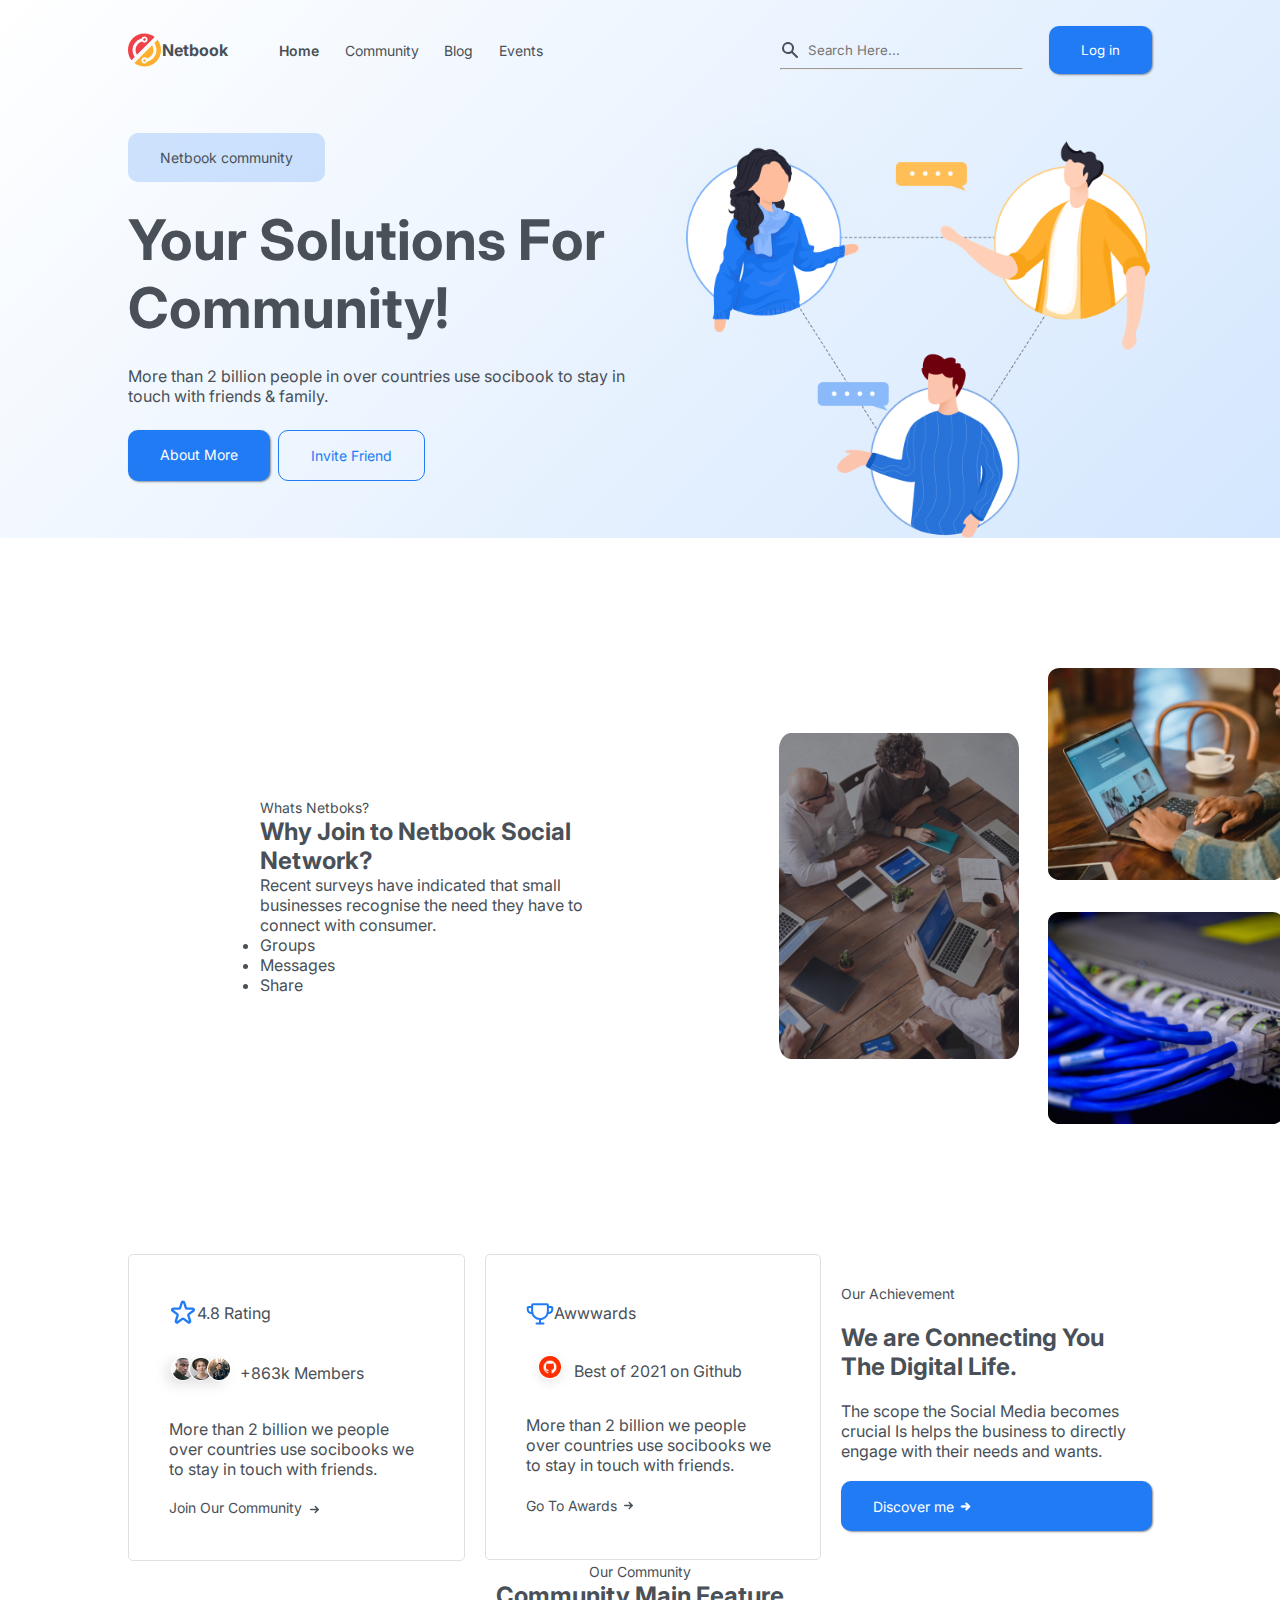
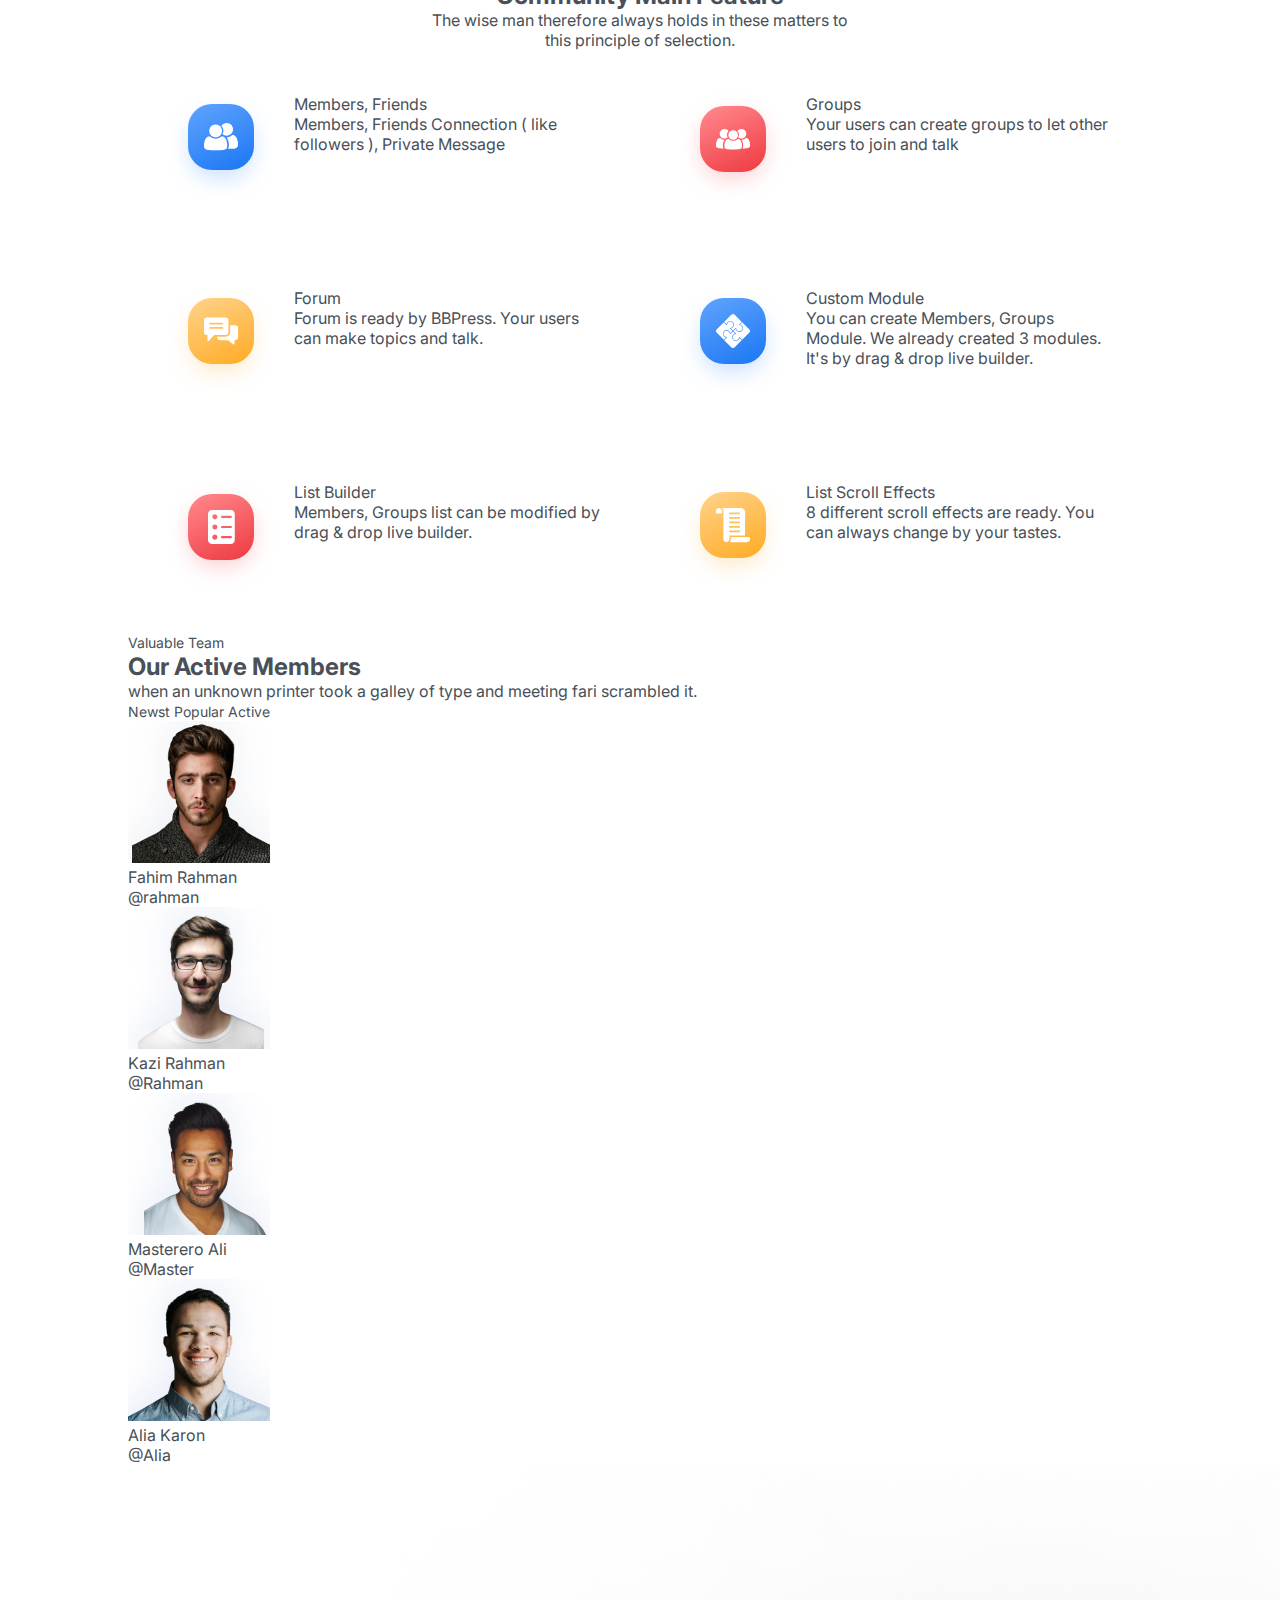
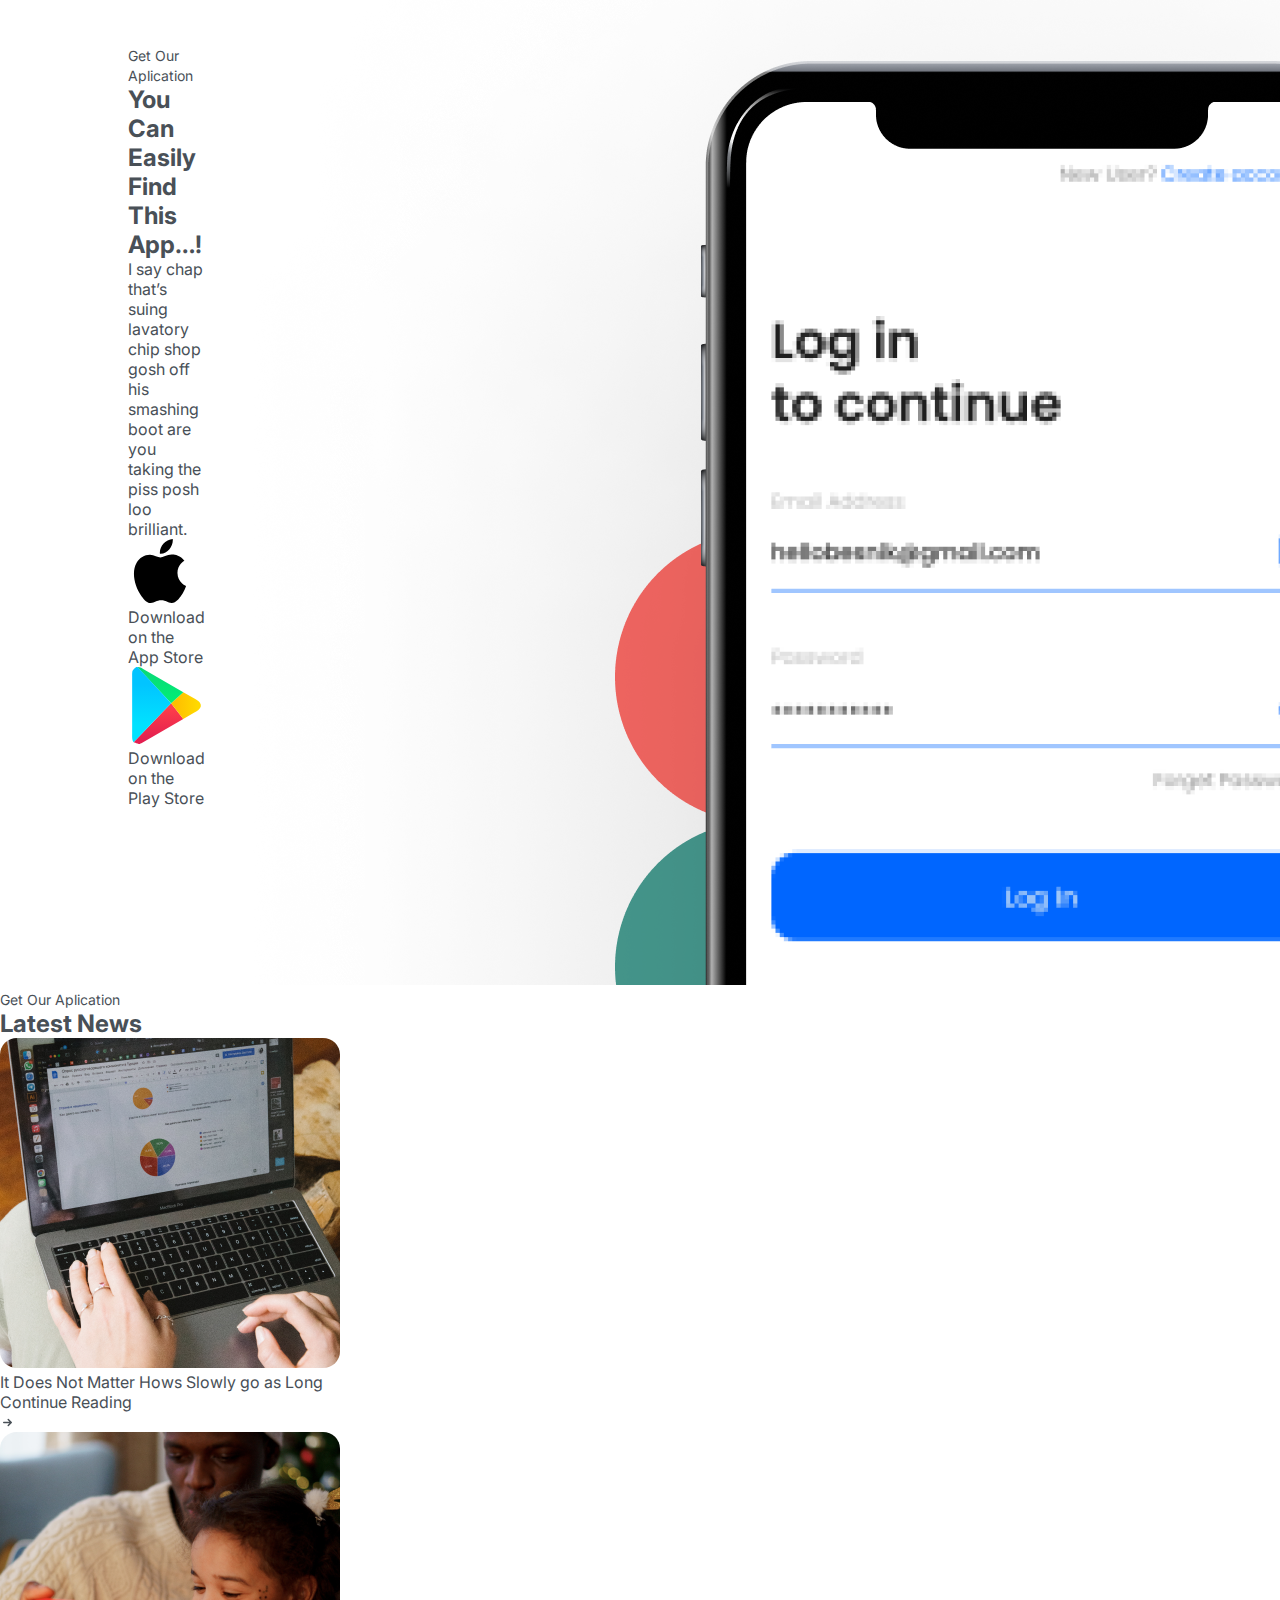
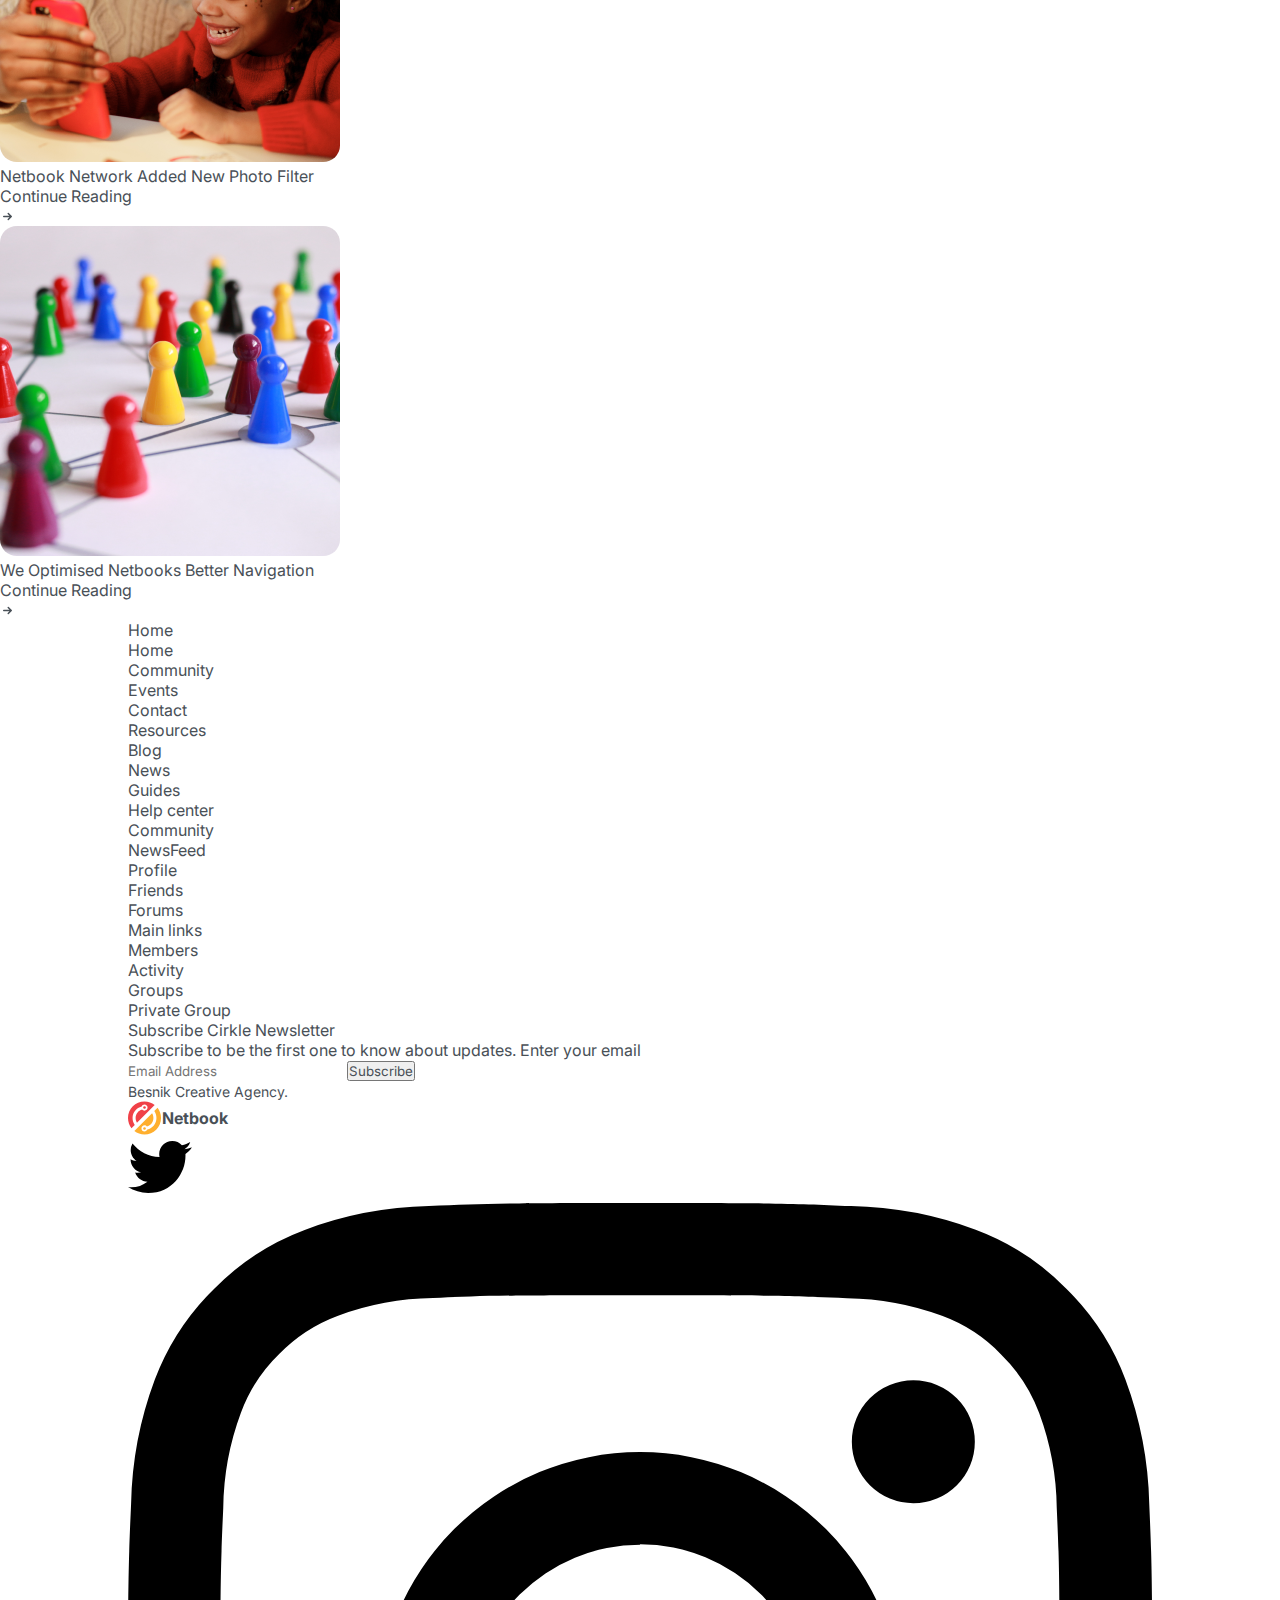
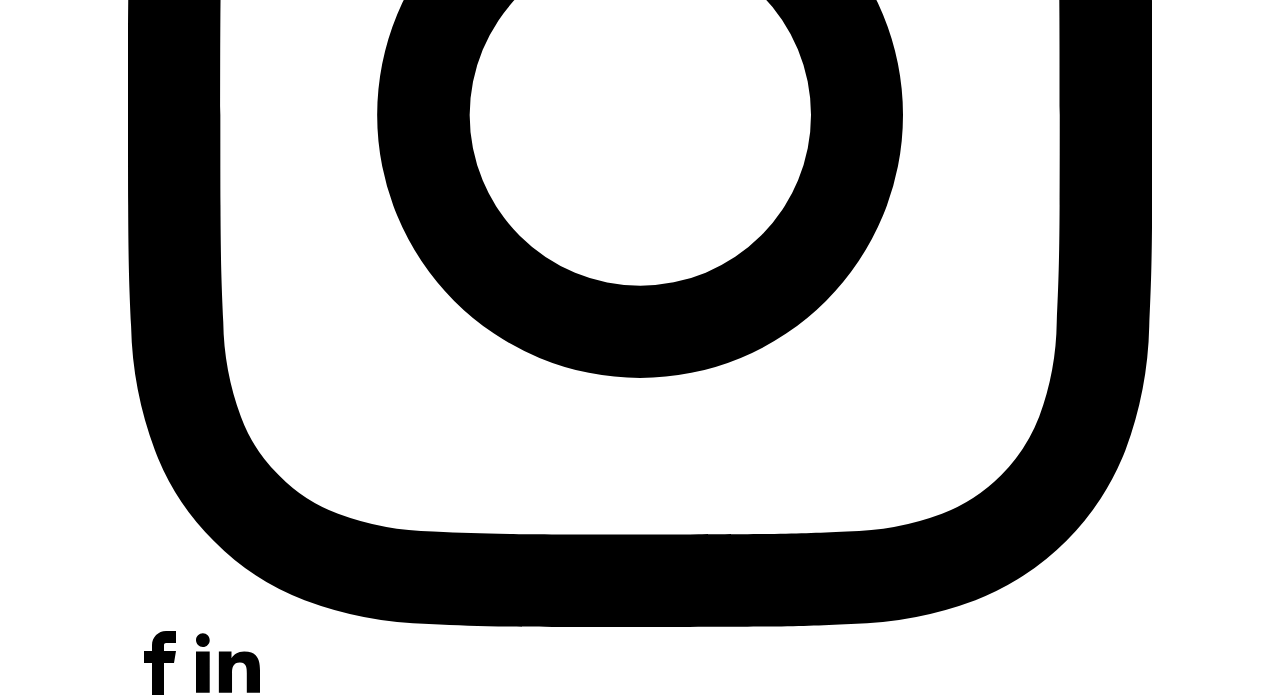
==== commit c6a2f1cd: "Members section" ====
--- a/Netbook/index.html
+++ b/Netbook/index.html
@@ -113,12 +113,12 @@
             </div>
         </section>
         <section class="achievement">
-            <div class="container">
+            <div class="container flex-2 achievement-elements">
                 <div class="card-1">
-                    <p>
+                    <p class="achievement-display">
                         <svg
                             xmlns="http://www.w3.org/2000/svg"
-                            class="h-6 w-6"
+                            class="star-icon"
                             fill="none"
                             viewBox="0 0 24 24"
                             stroke="currentColor"
@@ -132,7 +132,7 @@
                         </svg>
                         4.8 Rating
                     </p>
-                    <div class="members">
+                    <div class="members achievement-display">
                         <img
                             src="static/img/achievement-imgs/people.png"
                             alt="members"
@@ -146,11 +146,11 @@
                         More than 2 billion we people over countries use
                         socibooks we to stay in touch with friends.
                     </p>
-                    <p>
+                    <p class="see-more">
                         <a href="#">Join Our Community</a>
                         <svg
                             xmlns="http://www.w3.org/2000/svg"
-                            class="h-5 w-5"
+                            class="right-arrow"
                             viewBox="0 0 20 20"
                             fill="currentColor"
                         >
@@ -163,14 +163,14 @@
                     </p>
                 </div>
                 <div class="card-1">
-                    <div>
+                    <div class="achievement-display">
                         <img
                             src="static/img/achievement-imgs/Trophy.svg"
                             alt="Trophy"
                         />
                         <span>Awwwards</span>
                     </div>
-                    <div class="github">
+                    <div class="github achievement-display">
                         <img
                             src="static/img/achievement-imgs/github.png"
                             alt="github"
@@ -190,7 +190,7 @@
                         <a href="#">Go To Awards</a>
                         <svg
                             xmlns="http://www.w3.org/2000/svg"
-                            class="h-5 w-5"
+                            class="right-arrow"
                             viewBox="0 0 20 20"
                             fill="currentColor"
                         >
@@ -209,11 +209,12 @@
                         The scope the Social Media becomes crucial Is helps the
                         business to directly engage with their needs and wants.
                     </p>
-                    <div class="btn">
-                        <a href="#">Discover me</a>
+
+                    <a class="btn btn-primary" href="#">
+                        Discover me
                         <svg
                             xmlns="http://www.w3.org/2000/svg"
-                            class="h-5 w-5"
+                            class="right-arrow"
                             viewBox="0 0 20 20"
                             fill="currentColor"
                         >
@@ -223,7 +224,7 @@
                                 clip-rule="evenodd"
                             />
                         </svg>
-                    </div>
+                    </a>
                 </div>
             </div>
         </section>
@@ -402,7 +403,7 @@
                     <p>Continue Reading</p>
                     <svg
                         xmlns="http://www.w3.org/2000/svg"
-                        class="h-5 w-5"
+                        class="right-arrow"
                         viewBox="0 0 20 20"
                         fill="currentColor"
                     >
@@ -422,7 +423,7 @@
                     <p>Continue Reading</p>
                     <svg
                         xmlns="http://www.w3.org/2000/svg"
-                        class="h-5 w-5"
+                        class="right-arrow"
                         viewBox="0 0 20 20"
                         fill="currentColor"
                     >
@@ -442,7 +443,7 @@
                     <p>Continue Reading</p>
                     <svg
                         xmlns="http://www.w3.org/2000/svg"
-                        class="h-5 w-5"
+                        class="right-arrow"
                         viewBox="0 0 20 20"
                         fill="currentColor"
                     >
--- a/Netbook/style.css
+++ b/Netbook/style.css
@@ -143,6 +143,18 @@
     border-radius: 5%;
 }
 
+.right-arrow {
+    width: 15px;
+    height: 15px;
+    transform: translateY(2px);
+}
+
+.see-more {
+    display: flex;
+    align-items: center;
+    gap: 5px;
+}
+
 /* ------------About Us Section------------ */
 
 .about-us {
@@ -168,3 +180,64 @@
     width: 18.4vw;
     height: calc(18.4vw * 0.9);
 }
+
+/* ------------Achievement Section------------ */
+.achievement-elements {
+    gap: 20px;
+}
+
+.card-1 {
+    display: flex;
+    flex-direction: column;
+    gap: 20px;
+    border: 1px solid rgba(185, 185, 185, 0.44);
+    border-radius: 5px;
+    padding: 44px 40px;
+}
+
+.members {
+    transform: translateX(-17px);
+}
+
+.star-icon {
+    width: 28px;
+    height: 28px;
+    stroke: rgba(33, 123, 244, 1);
+}
+
+.achievement-display {
+    display: flex;
+    align-items: center;
+}
+
+.discover {
+    display: flex;
+    flex-direction: column;
+    gap: 20px;
+}
+
+.discover .right-arrow {
+    stroke: #fff;
+    fill: #fff;
+}
+
+/* ------------Features Section------------ */
+
+.feature-grid {
+    display: grid;
+    grid-template-columns: 1fr 1fr;
+}
+
+.heading {
+    grid-column: 1/-1;
+    justify-self: center;
+    width: 420px;
+    text-align: center;
+}
+
+.card-2 {
+    display: flex;
+    gap: 20px;
+    border-radius: 5px;
+    padding: 44px 40px;
+}
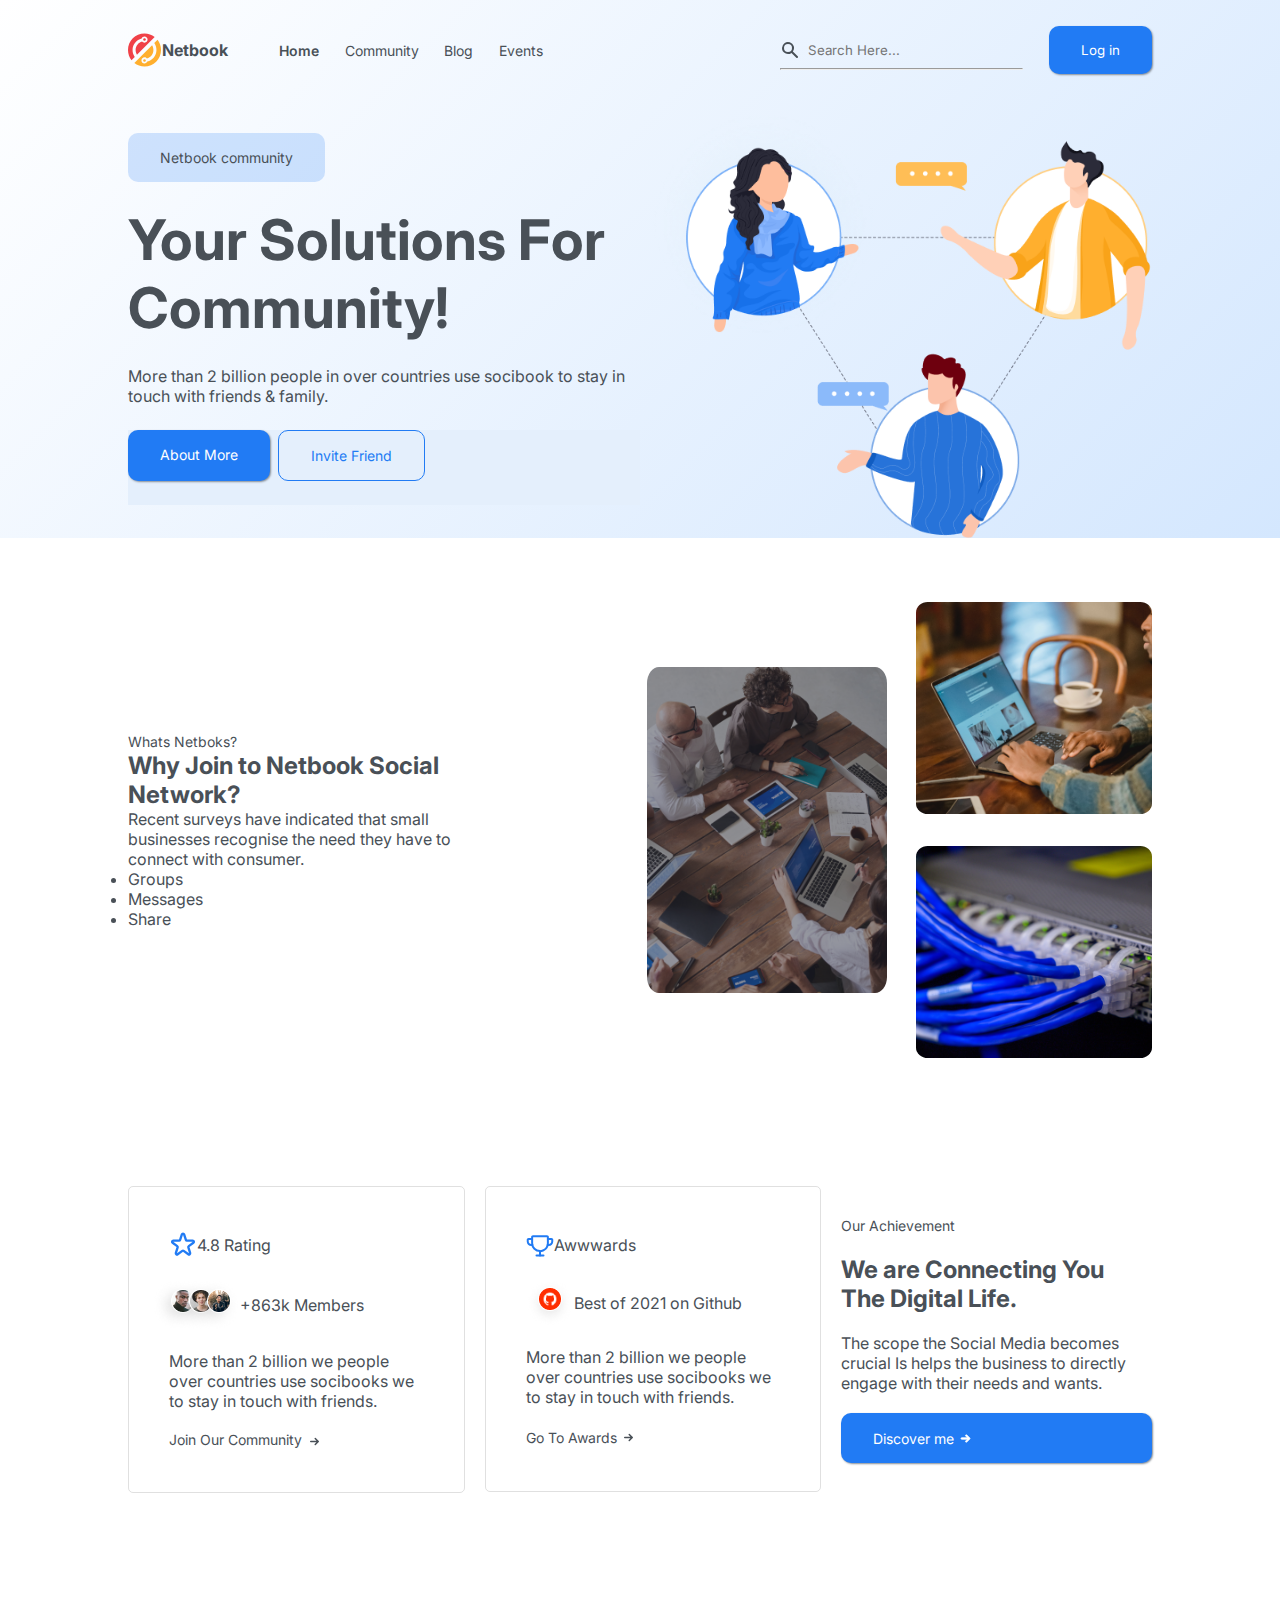
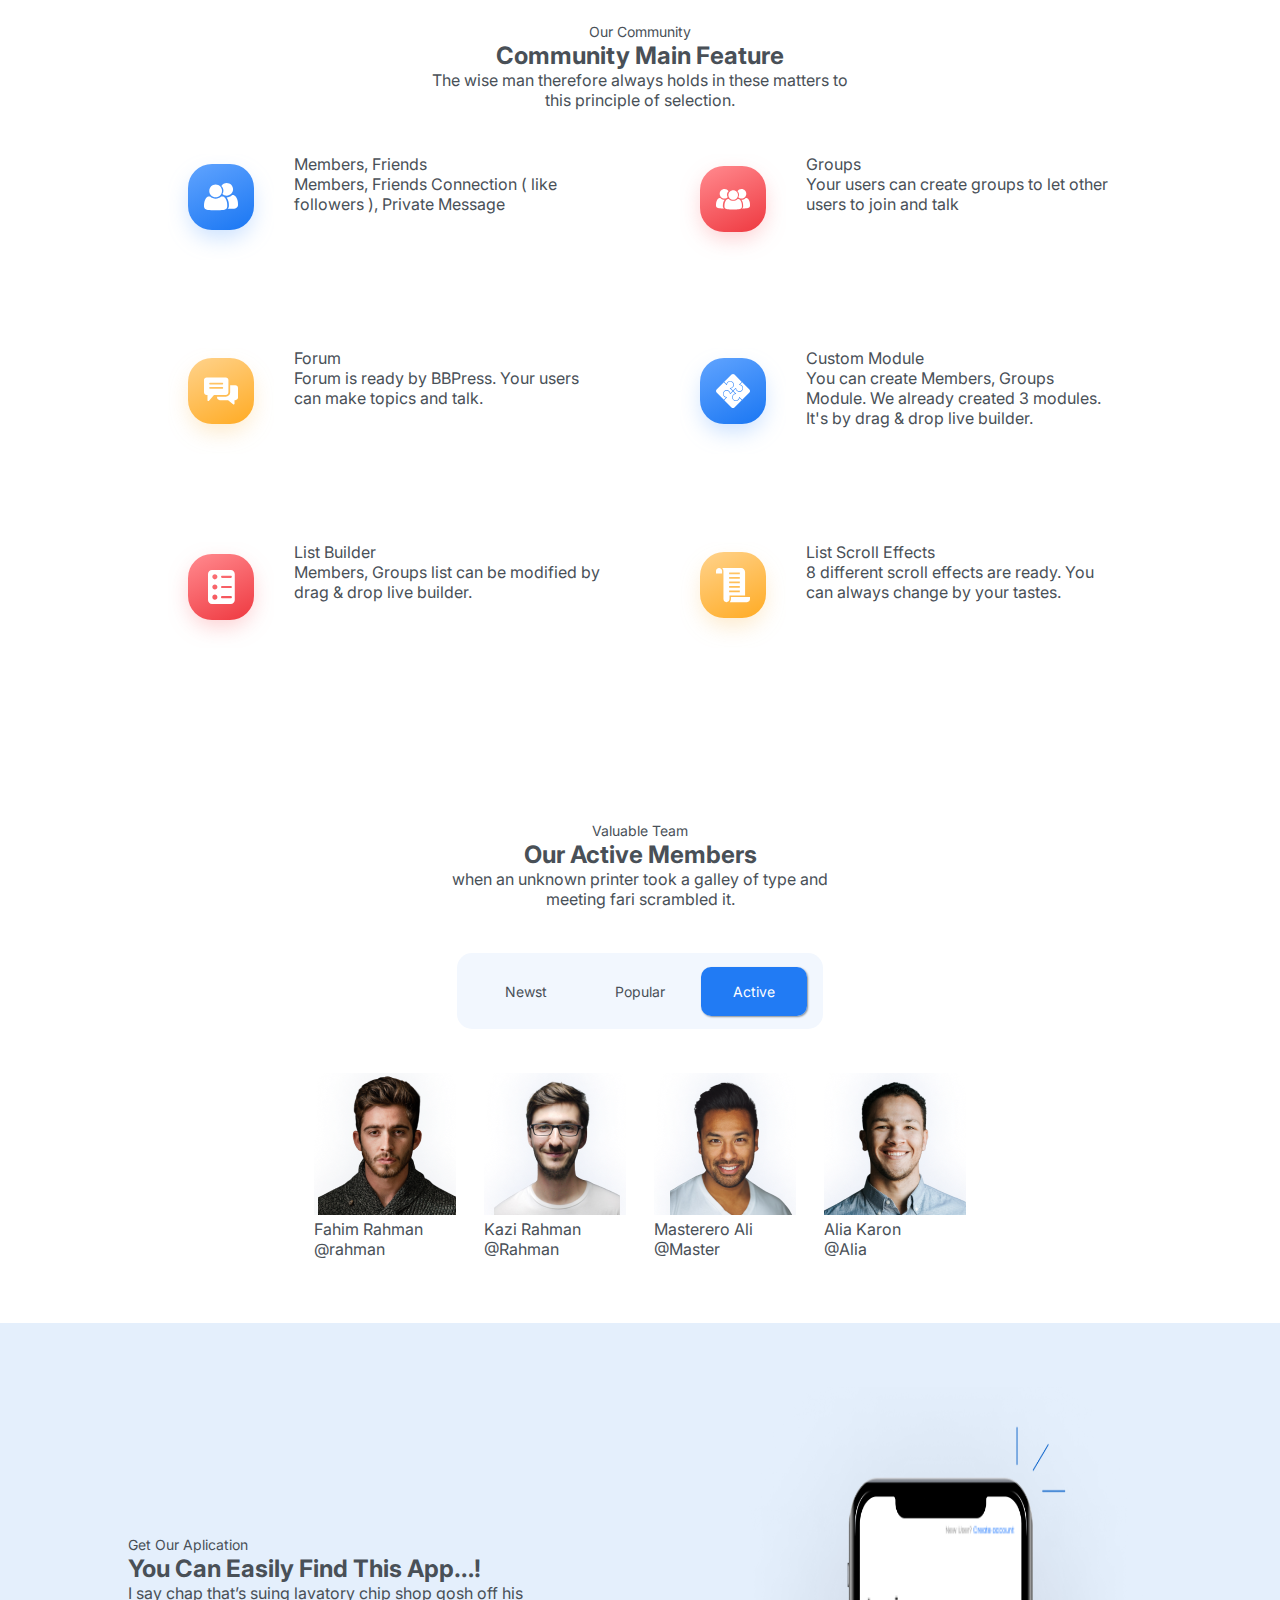
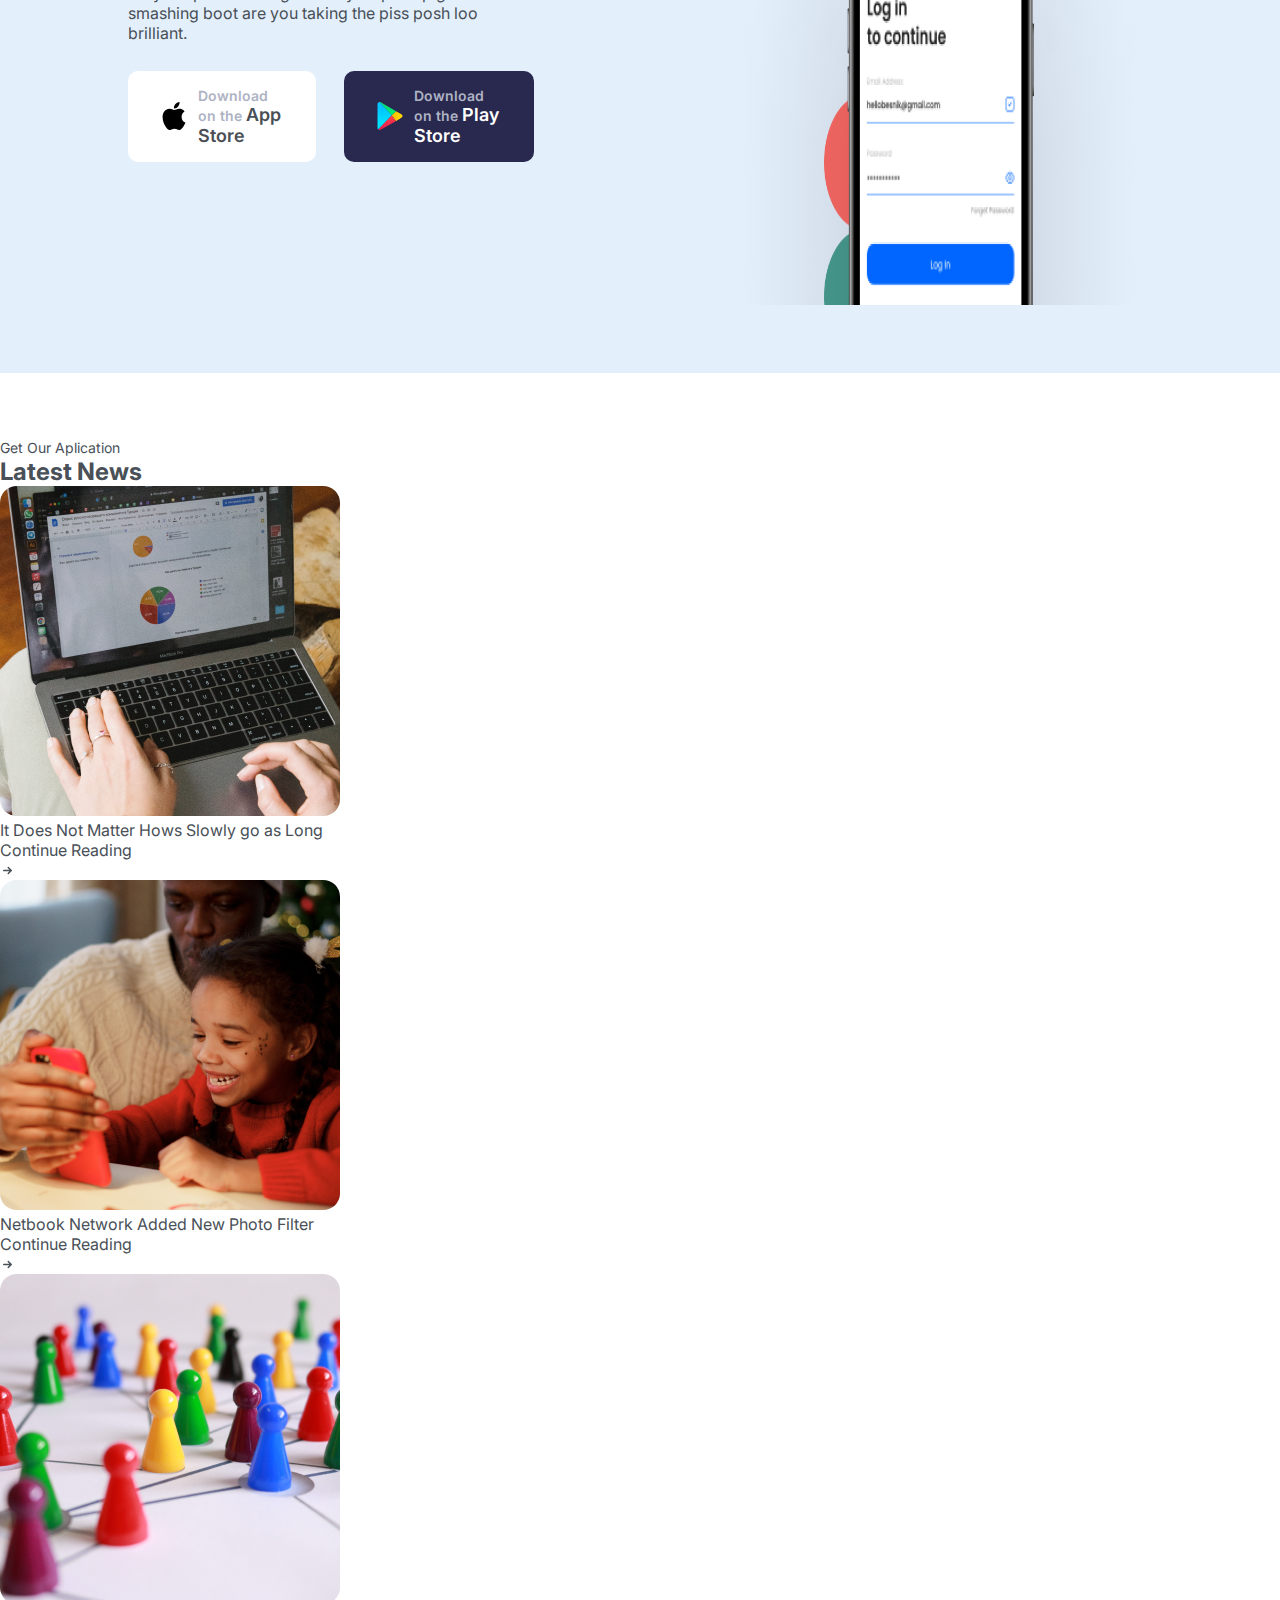
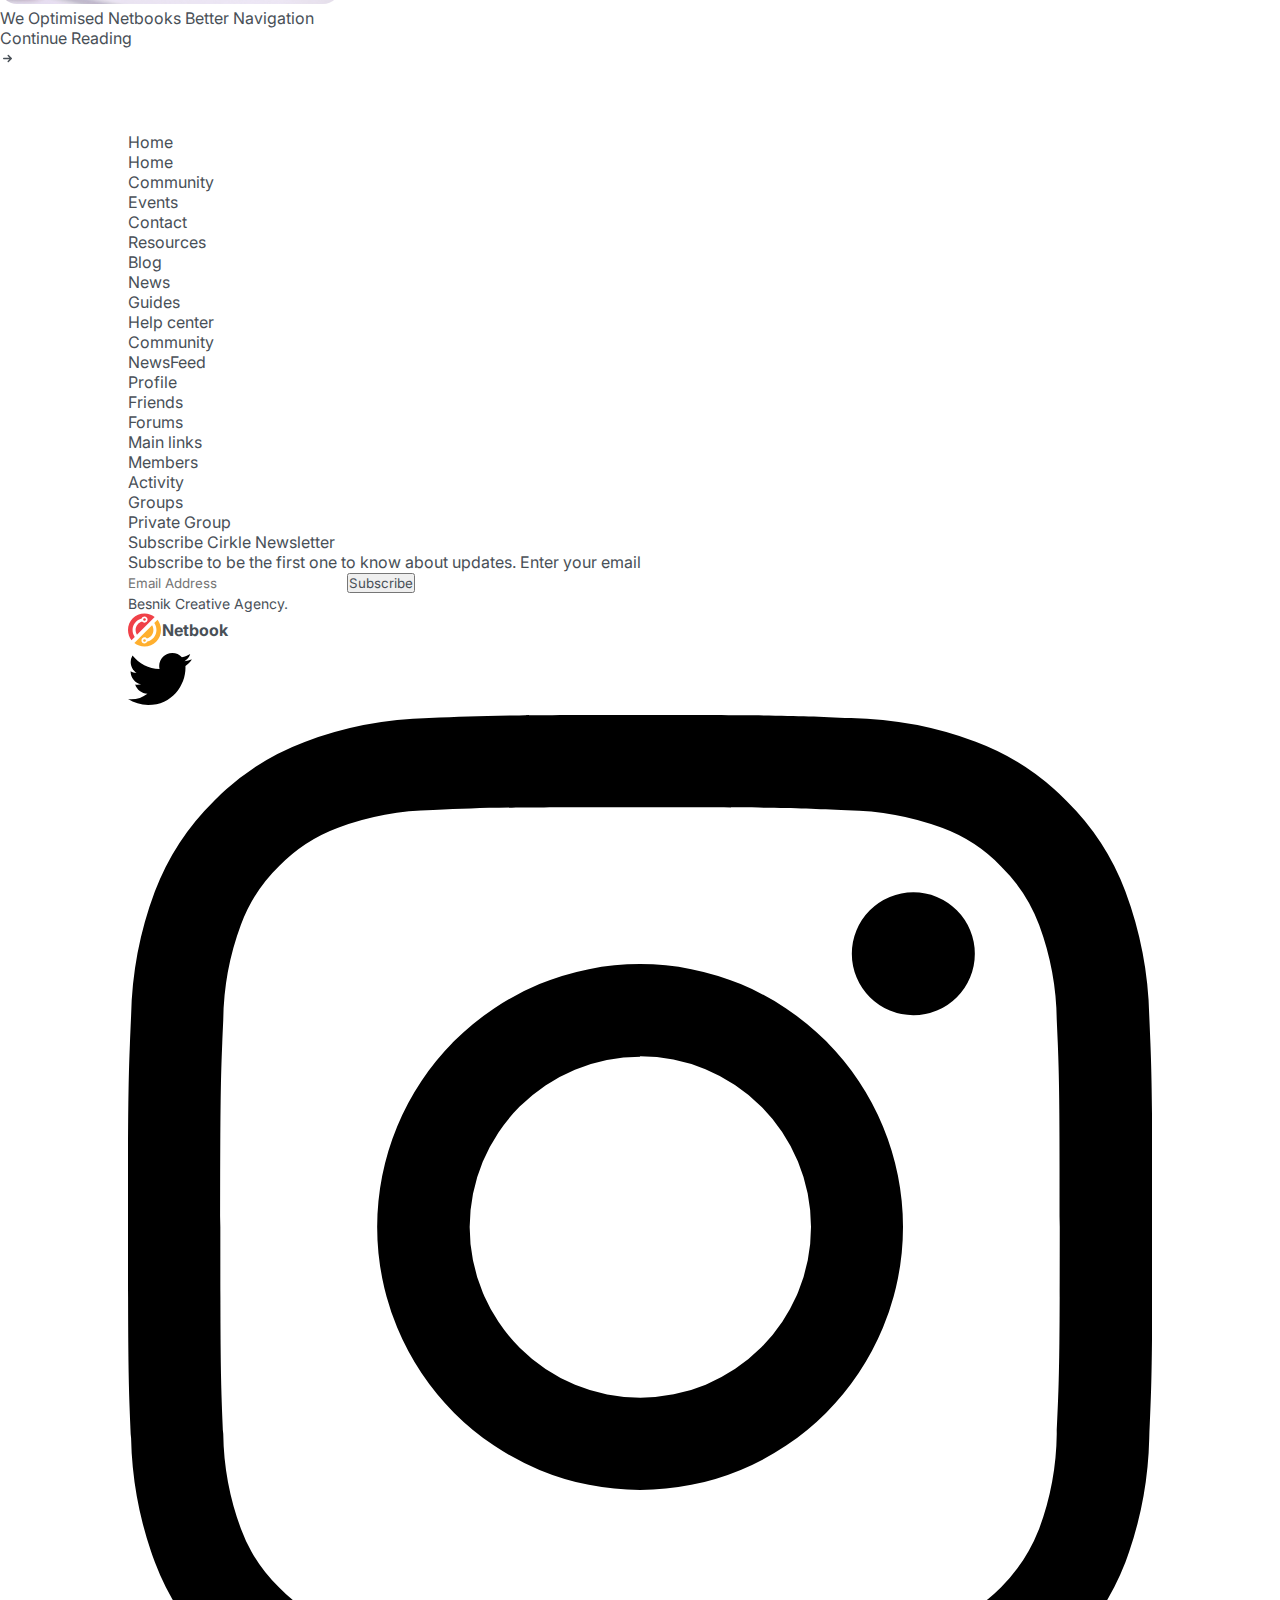
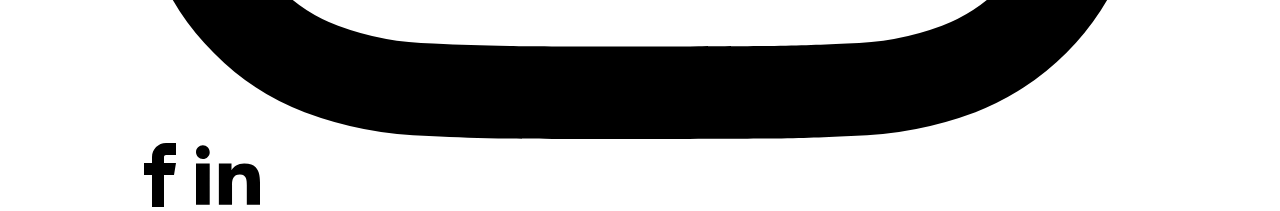
==== commit 6f6e24fe: "cta styles" ====
--- a/Netbook/index.html
+++ b/Netbook/index.html
@@ -313,8 +313,8 @@
             </div>
         </section>
         <section class="team">
-            <div class="container">
-                <div class="header">
+            <div class="container flex-2 team-items">
+                <div class="heading">
                     <p><a href="#">Valuable Team</a></p>
                     <h2>Our Active Members</h2>
                     <p>
@@ -323,36 +323,39 @@
                     </p>
                 </div>
                 <div class="tab-links">
-                    <a href="#">Newst</a>
-                    <a href="#">Popular</a>
-                    <a href="#">Active</a>
-                </div>
-                <div class="team-cards">
+                    <a href="#" class="btn">Newst</a>
+                    <a href="#" class="btn">Popular</a>
+                    <a href="#" class="btn btn-primary">Active</a>
+                </div>
+                <div class="team-cards flex-2">
                     <div class="team-card">
                         <img src="static/img/team/img2.png" alt="team-member" />
-                    </div>
-                    <p>Fahim Rahman</p>
-                    <p>@rahman</p>
+                        <p>Fahim Rahman</p>
+                        <p>@rahman</p>
+                    </div>
+
                     <div class="team-card">
                         <img src="static/img/team/img4.png" alt="team-member" />
-                    </div>
-                    <p>Kazi Rahman</p>
-                    <p>@Rahman</p>
+                        <p>Kazi Rahman</p>
+                        <p>@Rahman</p>
+                    </div>
+
                     <div class="team-card">
                         <img src="static/img/team/img3.png" alt="team-member" />
-                    </div>
-                    <p>Masterero Ali</p>
-                    <p>@Master</p>
+                        <p>Masterero Ali</p>
+                        <p>@Master</p>
+                    </div>
+
                     <div class="team-card">
                         <img src="static/img/team/img1.png" alt="team-member" />
-                    </div>
-                    <p>Alia Karon</p>
-                    <p>@Alia</p>
+                        <p>Alia Karon</p>
+                        <p>@Alia</p>
+                    </div>
                 </div>
             </div>
         </section>
         <section class="cta">
-            <div class="container flex-2">
+            <div class="container flex-2 cta-items">
                 <div class="header .left-col">
                     <p><a href="#">Get Our Aplication</a></p>
                     <h2>You Can Easily Find This App…!</h2>
@@ -361,29 +364,37 @@
                         smashing boot are you taking the piss posh loo
                         brilliant.
                     </p>
-                    <div class="apple-link">
-                        <img src="static/img/cta/apple.svg" alt="apple-icon" />
-                        <p>
-                            Download on the
-                            <span>App Store</span>
-                        </p>
-                    </div>
-
-                    <div class="play-store-link">
-                        <img
-                            src="static/img/cta/play-store.svg"
-                            alt="play-store-icon"
-                        />
-                        <p>
-                            Download on the
-                            <span>Play Store</span>
-                        </p>
+                    <div class="cta-links">
+                        <div class="apple-link btn">
+                            <img
+                                src="static/img/cta/apple.svg"
+                                alt="apple-icon"
+                                class="apple-icon"
+                            />
+                            <p>
+                                Download on the
+                                <span>App Store</span>
+                            </p>
+                        </div>
+
+                        <div class="play-store-link btn">
+                            <img
+                                src="static/img/cta/play-store.svg"
+                                alt="play-store-icon"
+                                class="play-store-icon"
+                            />
+                            <p>
+                                Download on the
+                                <span>Play Store</span>
+                            </p>
+                        </div>
                     </div>
                 </div>
                 <div class="right-col">
                     <img
                         src="static/img/cta/mobile-muckup.png"
                         alt="mobile-muckup"
+                        class="mobile-muckup"
                     />
                 </div>
             </div>
--- a/Netbook/style.css
+++ b/Netbook/style.css
@@ -26,6 +26,11 @@
     text-decoration: none;
 }
 
+section {
+    bottom-margin: 46px;
+    padding: 64px 0;
+}
+
 .logo {
     font-family: 'Poppins', sans-serif;
     font-weight: bold;
@@ -155,11 +160,16 @@
     gap: 5px;
 }
 
+.heading {
+    width: 420px;
+    text-align: center;
+    align-items: center;
+}
+
 /* ------------About Us Section------------ */
 
 .about-us {
     gap: 13.889vw;
-    margin: 130px;
 }
 
 .about-us .right-col {
@@ -228,11 +238,9 @@
     grid-template-columns: 1fr 1fr;
 }
 
-.heading {
+.features .heading {
     grid-column: 1/-1;
     justify-self: center;
-    width: 420px;
-    text-align: center;
 }
 
 .card-2 {
@@ -241,3 +249,79 @@
     border-radius: 5px;
     padding: 44px 40px;
 }
+
+/* ------------Team Section------------ */
+
+.team-items {
+    flex-direction: column;
+    gap: 44px;
+}
+
+.team-cards {
+    gap: 28px;
+}
+
+.tab-links {
+    background-color: rgba(242, 247, 254, 1);
+    padding: 28px 16px;
+    border-radius: 15px;
+}
+
+/* ------------CTA Section------------ */
+
+.cta {
+    background-color: rgba(228, 239, 252, 1);
+}
+
+.mobile-muckup {
+    width: 440.5px;
+    height: 518px;
+}
+.apple-icon,
+.play-store-icon {
+    width: 28px;
+    height: 28px;
+}
+
+.cta-links {
+    display: flex;
+    gap: 28px;
+    margin-top: 28px;
+}
+
+.apple-link,
+.play-store-link {
+    display: flex;
+    align-items: center;
+    gap: 10px;
+}
+
+.apple-link {
+    background-color: #fff;
+}
+
+.play-store-link {
+    background-color: rgba(41, 40, 78, 1);
+}
+
+.play-store-link p,
+.apple-link p {
+    font-size: 14px;
+    font-weight: 600;
+    color: rgba(174, 179, 196, 1);
+}
+.apple-link span {
+    font-size: 18px;
+    color: rgba(74, 78, 85, 1);
+    font-weight: 600;
+}
+
+.play-store-link span {
+    font-size: 18px;
+    color: #fff;
+    font-weight: 600;
+}
+
+.cta-items {
+    gap: 13.889vw;
+}
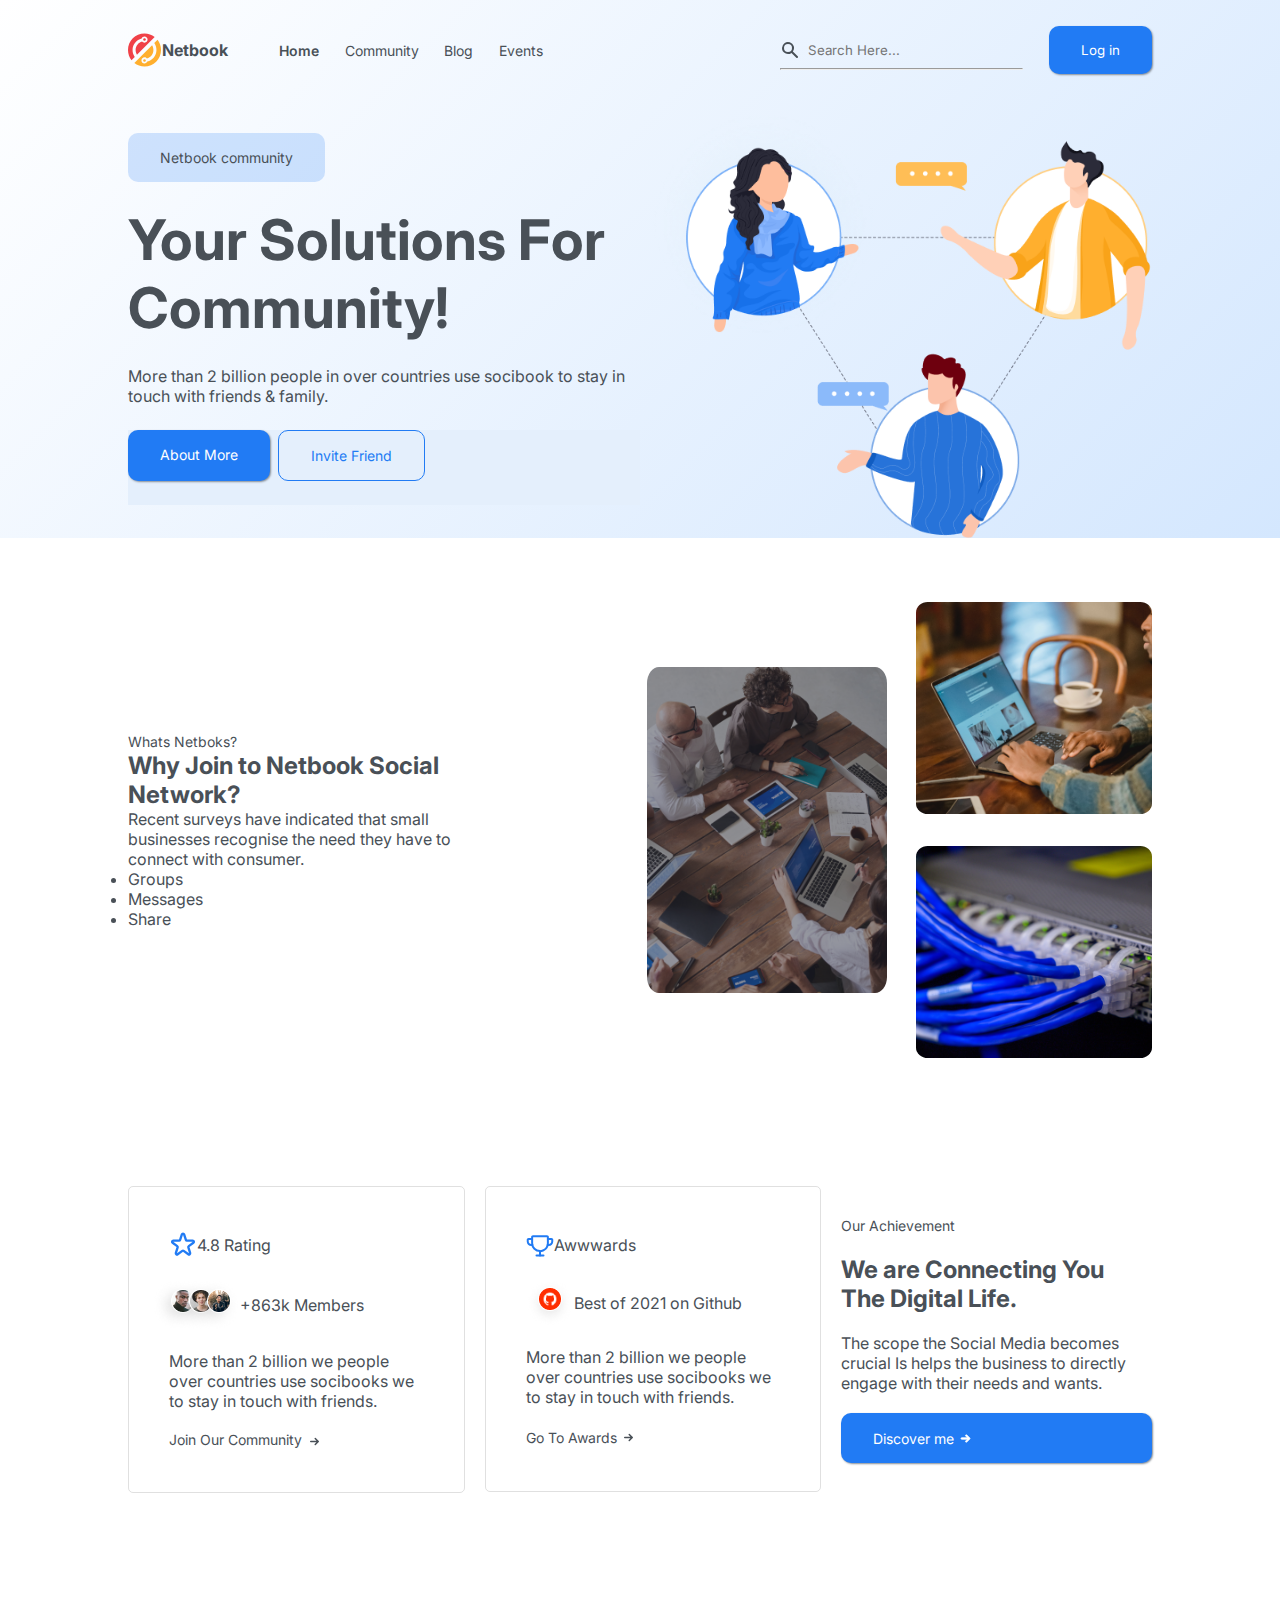
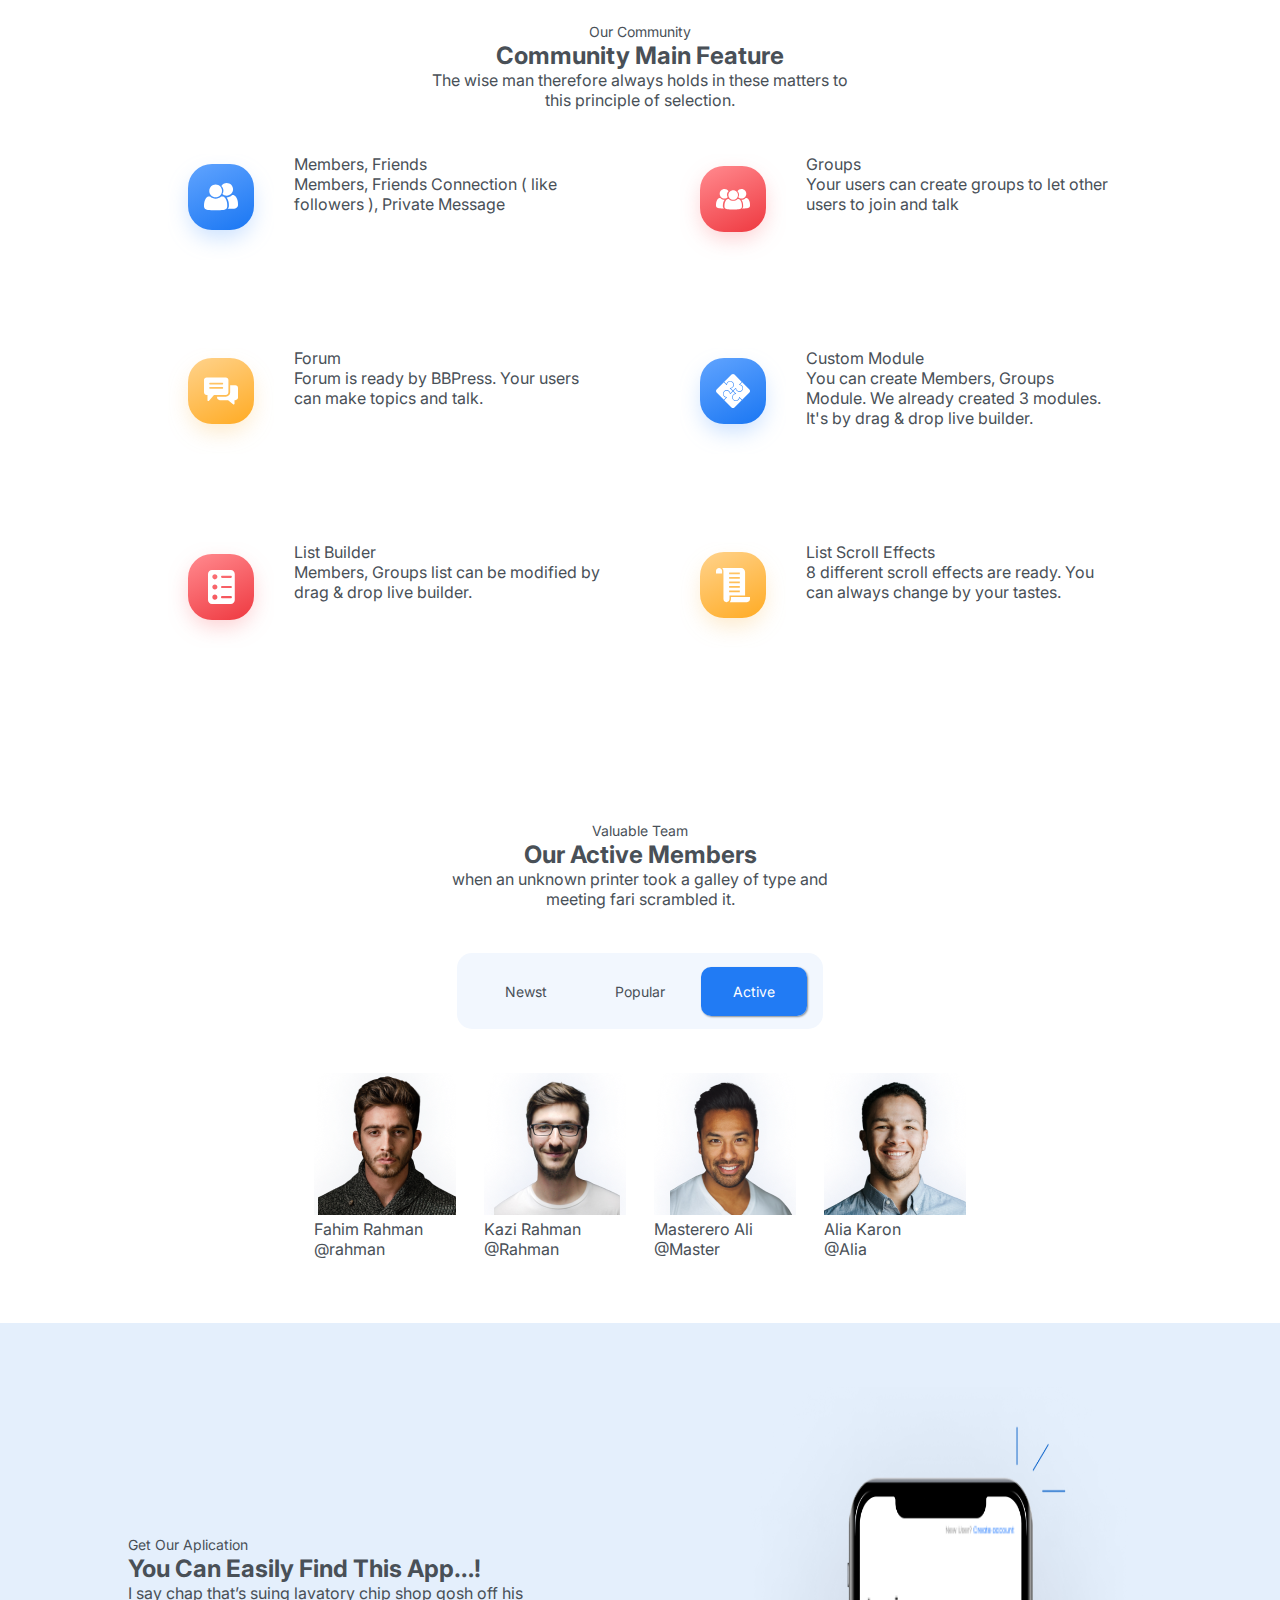
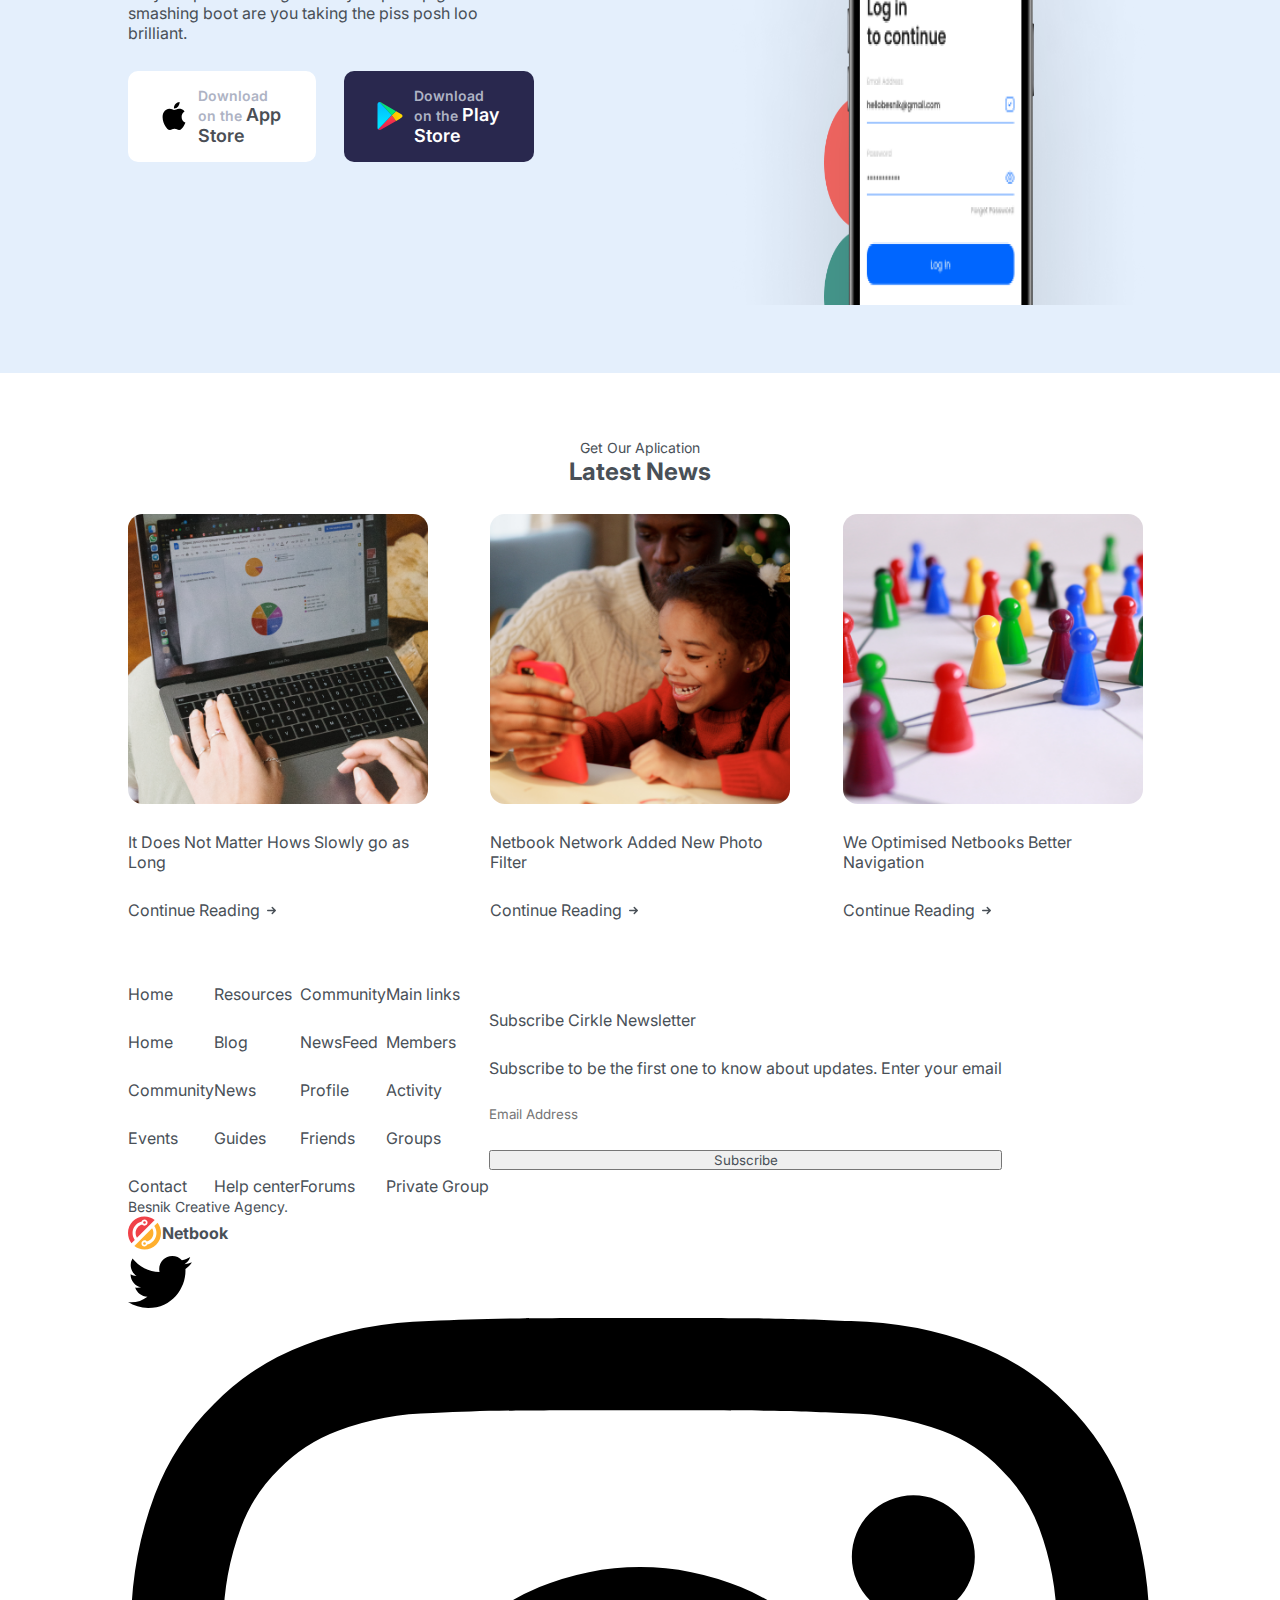
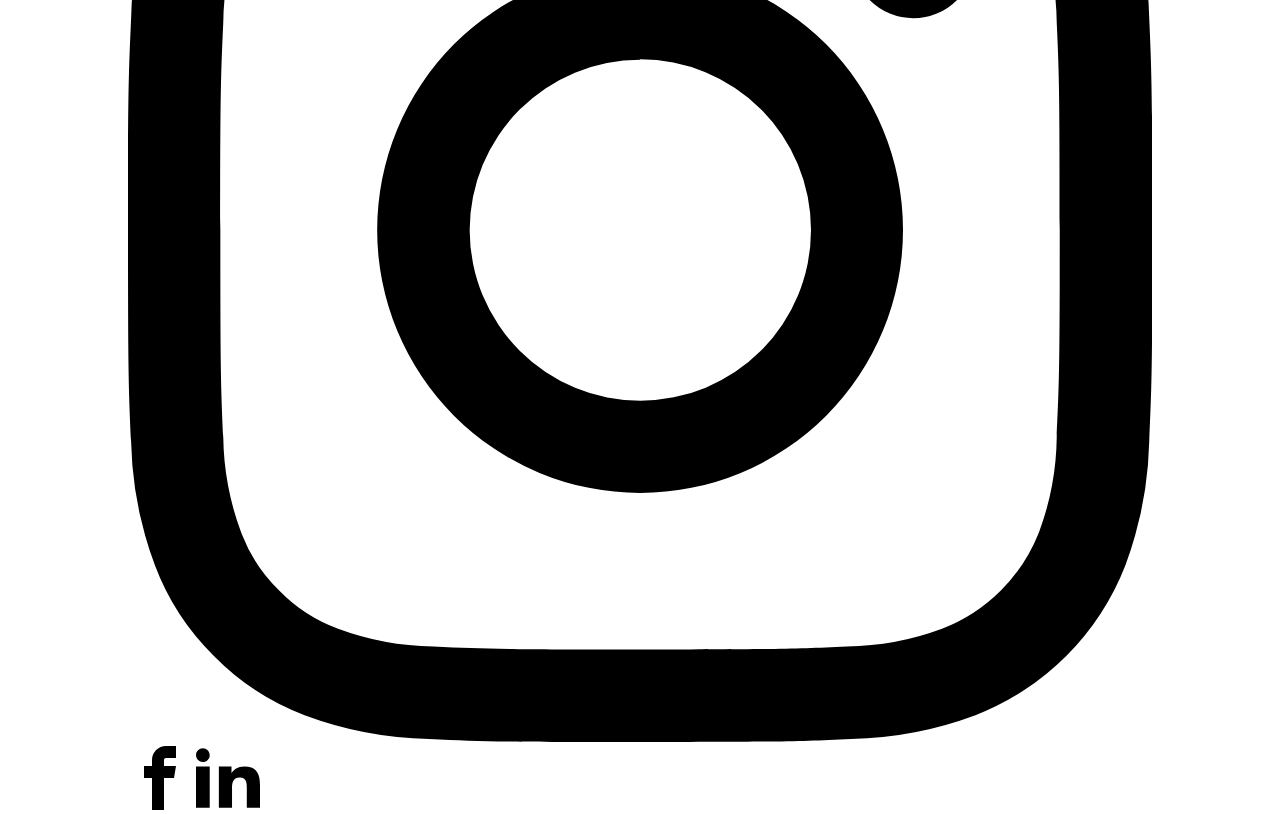
==== commit 39b387cd: "Blog section styles" ====
--- a/Netbook/index.html
+++ b/Netbook/index.html
@@ -54,7 +54,7 @@
                     </div>
                 </nav>
 
-                <div class="hero flex-2">
+                <div class="hero flex-row">
                     <div class="hero-text">
                         <a href="#" class="community btn">Netbook community</a>
                         <h1>Your Solutions For Community!</h1>
@@ -79,7 +79,7 @@
             </div>
         </header>
         <section class="about-us">
-            <div class="container about-us flex-2">
+            <div class="container about-us flex-row">
                 <div class="left-col">
                     <p><a href="#">Whats Netboks?</a></p>
                     <h2>Why Join to Netbook Social Network?</h2>
@@ -93,13 +93,13 @@
                         <li>Share</li>
                     </ul>
                 </div>
-                <div class="right-col flex-2">
+                <div class="right-col flex-row">
                     <img
                         src="static/img/about-us-imgs/img3.png"
                         alt="about-us"
                         class="about-img-1"
                     />
-                    <div class="about-img-group flex-2">
+                    <div class="about-img-group flex-row">
                         <img
                             src="static/img/about-us-imgs/img1.png"
                             alt="about-us img 1"
@@ -113,7 +113,7 @@
             </div>
         </section>
         <section class="achievement">
-            <div class="container flex-2 achievement-elements">
+            <div class="container flex-row achievement-elements">
                 <div class="card-1">
                     <p class="achievement-display">
                         <svg
@@ -313,7 +313,7 @@
             </div>
         </section>
         <section class="team">
-            <div class="container flex-2 team-items">
+            <div class="container flex-row team-items">
                 <div class="heading">
                     <p><a href="#">Valuable Team</a></p>
                     <h2>Our Active Members</h2>
@@ -327,7 +327,7 @@
                     <a href="#" class="btn">Popular</a>
                     <a href="#" class="btn btn-primary">Active</a>
                 </div>
-                <div class="team-cards flex-2">
+                <div class="team-cards flex-row">
                     <div class="team-card">
                         <img src="static/img/team/img2.png" alt="team-member" />
                         <p>Fahim Rahman</p>
@@ -355,7 +355,7 @@
             </div>
         </section>
         <section class="cta">
-            <div class="container flex-2 cta-items">
+            <div class="container flex-row cta-items">
                 <div class="header .left-col">
                     <p><a href="#">Get Our Aplication</a></p>
                     <h2>You Can Easily Find This App…!</h2>
@@ -400,105 +400,113 @@
             </div>
         </section>
         <section class="blog">
-            <div class="header">
-                <p><a href="#">Get Our Aplication</a></p>
-                <h2>Latest News</h2>
-            </div>
-            <div class="blog-items">
-                <div class="blog-item">
-                    <img
-                        src="static/img/latest-news/img2.png"
-                        alt="blog-item"
-                    />
-                    <p>It Does Not Matter Hows Slowly go as Long</p>
-                    <p>Continue Reading</p>
-                    <svg
-                        xmlns="http://www.w3.org/2000/svg"
-                        class="right-arrow"
-                        viewBox="0 0 20 20"
-                        fill="currentColor"
-                    >
-                        <path
-                            fill-rule="evenodd"
-                            d="M10.293 5.293a1 1 0 011.414 0l4 4a1 1 0 010 1.414l-4 4a1 1 0 01-1.414-1.414L12.586 11H5a1 1 0 110-2h7.586l-2.293-2.293a1 1 0 010-1.414z"
-                            clip-rule="evenodd"
-                        />
-                    </svg>
-                </div>
-                <div class="blog-item">
-                    <img
-                        src="static/img/latest-news/img1.png"
-                        alt="blog-item"
-                    />
-                    <p>Netbook Network Added New Photo Filter</p>
-                    <p>Continue Reading</p>
-                    <svg
-                        xmlns="http://www.w3.org/2000/svg"
-                        class="right-arrow"
-                        viewBox="0 0 20 20"
-                        fill="currentColor"
-                    >
-                        <path
-                            fill-rule="evenodd"
-                            d="M10.293 5.293a1 1 0 011.414 0l4 4a1 1 0 010 1.414l-4 4a1 1 0 01-1.414-1.414L12.586 11H5a1 1 0 110-2h7.586l-2.293-2.293a1 1 0 010-1.414z"
-                            clip-rule="evenodd"
-                        />
-                    </svg>
-                </div>
-                <div class="blog-item">
-                    <img
-                        src="static/img/latest-news/img3.png"
-                        alt="blog-item"
-                    />
-                    <p>We Optimised Netbooks Better Navigation</p>
-                    <p>Continue Reading</p>
-                    <svg
-                        xmlns="http://www.w3.org/2000/svg"
-                        class="right-arrow"
-                        viewBox="0 0 20 20"
-                        fill="currentColor"
-                    >
-                        <path
-                            fill-rule="evenodd"
-                            d="M10.293 5.293a1 1 0 011.414 0l4 4a1 1 0 010 1.414l-4 4a1 1 0 01-1.414-1.414L12.586 11H5a1 1 0 110-2h7.586l-2.293-2.293a1 1 0 010-1.414z"
-                            clip-rule="evenodd"
-                        />
-                    </svg>
+            <div class="container flex-row blog-flex">
+                <div class="heading">
+                    <p><a href="#">Get Our Aplication</a></p>
+                    <h2>Latest News</h2>
+                </div>
+                <div class="blog-items flex-row">
+                    <div class="blog-item flex-col">
+                        <img
+                            src="static/img/latest-news/img2.png"
+                            alt="blog-item"
+                        />
+                        <p>It Does Not Matter Hows Slowly go as Long</p>
+                        <p>
+                            Continue Reading
+                            <svg
+                                xmlns="http://www.w3.org/2000/svg"
+                                class="right-arrow"
+                                viewBox="0 0 20 20"
+                                fill="currentColor"
+                            >
+                                <path
+                                    fill-rule="evenodd"
+                                    d="M10.293 5.293a1 1 0 011.414 0l4 4a1 1 0 010 1.414l-4 4a1 1 0 01-1.414-1.414L12.586 11H5a1 1 0 110-2h7.586l-2.293-2.293a1 1 0 010-1.414z"
+                                    clip-rule="evenodd"
+                                />
+                            </svg>
+                        </p>
+                    </div>
+                    <div class="blog-item flex-col">
+                        <img
+                            src="static/img/latest-news/img1.png"
+                            alt="blog-item"
+                        />
+                        <p>Netbook Network Added New Photo Filter</p>
+                        <p>
+                            Continue Reading
+                            <svg
+                                xmlns="http://www.w3.org/2000/svg"
+                                class="right-arrow"
+                                viewBox="0 0 20 20"
+                                fill="currentColor"
+                            >
+                                <path
+                                    fill-rule="evenodd"
+                                    d="M10.293 5.293a1 1 0 011.414 0l4 4a1 1 0 010 1.414l-4 4a1 1 0 01-1.414-1.414L12.586 11H5a1 1 0 110-2h7.586l-2.293-2.293a1 1 0 010-1.414z"
+                                    clip-rule="evenodd"
+                                />
+                            </svg>
+                        </p>
+                    </div>
+                    <div class="blog-item flex-col">
+                        <img
+                            src="static/img/latest-news/img3.png"
+                            alt="blog-item"
+                        />
+                        <p>We Optimised Netbooks Better Navigation</p>
+                        <p>
+                            Continue Reading
+                            <svg
+                                xmlns="http://www.w3.org/2000/svg"
+                                class="right-arrow"
+                                viewBox="0 0 20 20"
+                                fill="currentColor"
+                            >
+                                <path
+                                    fill-rule="evenodd"
+                                    d="M10.293 5.293a1 1 0 011.414 0l4 4a1 1 0 010 1.414l-4 4a1 1 0 01-1.414-1.414L12.586 11H5a1 1 0 110-2h7.586l-2.293-2.293a1 1 0 010-1.414z"
+                                    clip-rule="evenodd"
+                                />
+                            </svg>
+                        </p>
+                    </div>
                 </div>
             </div>
         </section>
         <footer>
             <div class="container">
-                <div class="footer-items">
-                    <div class="footer-item">
+                <div class="footer-items flex-row">
+                    <div class="footer-item flex-col">
                         <p>Home</p>
                         <p>Home</p>
                         <p>Community</p>
                         <p>Events</p>
                         <p>Contact</p>
                     </div>
-                    <div class="footer-item">
+                    <div class="footer-item flex-col">
                         <p>Resources</p>
                         <p>Blog</p>
                         <p>News</p>
                         <p>Guides</p>
                         <p>Help center</p>
                     </div>
-                    <div class="footer-item">
+                    <div class="footer-item flex-col">
                         <p>Community</p>
                         <p>NewsFeed</p>
                         <p>Profile</p>
                         <p>Friends</p>
                         <p>Forums</p>
                     </div>
-                    <div class="footer-item">
+                    <div class="footer-item flex-col">
                         <p>Main links</p>
                         <p>Members</p>
                         <p>Activity</p>
                         <p>Groups</p>
                         <p>Private Group</p>
                     </div>
-                    <div class="footer-item">
+                    <div class="footer-item flex-col">
                         <p>Subscribe Cirkle Newsletter</p>
                         <p>
                             Subscribe to be the first one to know about updates.
--- a/Netbook/style.css
+++ b/Netbook/style.css
@@ -96,9 +96,15 @@
     margin: 0 auto;
 }
 
-.flex-2 {
-    display: flex;
-    align-items: center;
+.flex-row {
+    display: flex;
+    align-items: center;
+}
+
+.flex-col {
+    display: flex;
+    flex-direction: column;
+    gap: 28px;
 }
 
 .community {
@@ -325,3 +331,19 @@
 .cta-items {
     gap: 13.889vw;
 }
+
+/* ------------Blog Section------------ */
+
+.blog-flex {
+    flex-direction: column;
+    gap: 28px;
+}
+
+.blog-items {
+    gap: 44px;
+}
+
+.blog img {
+    width: 300px;
+    height: 290px;
+}
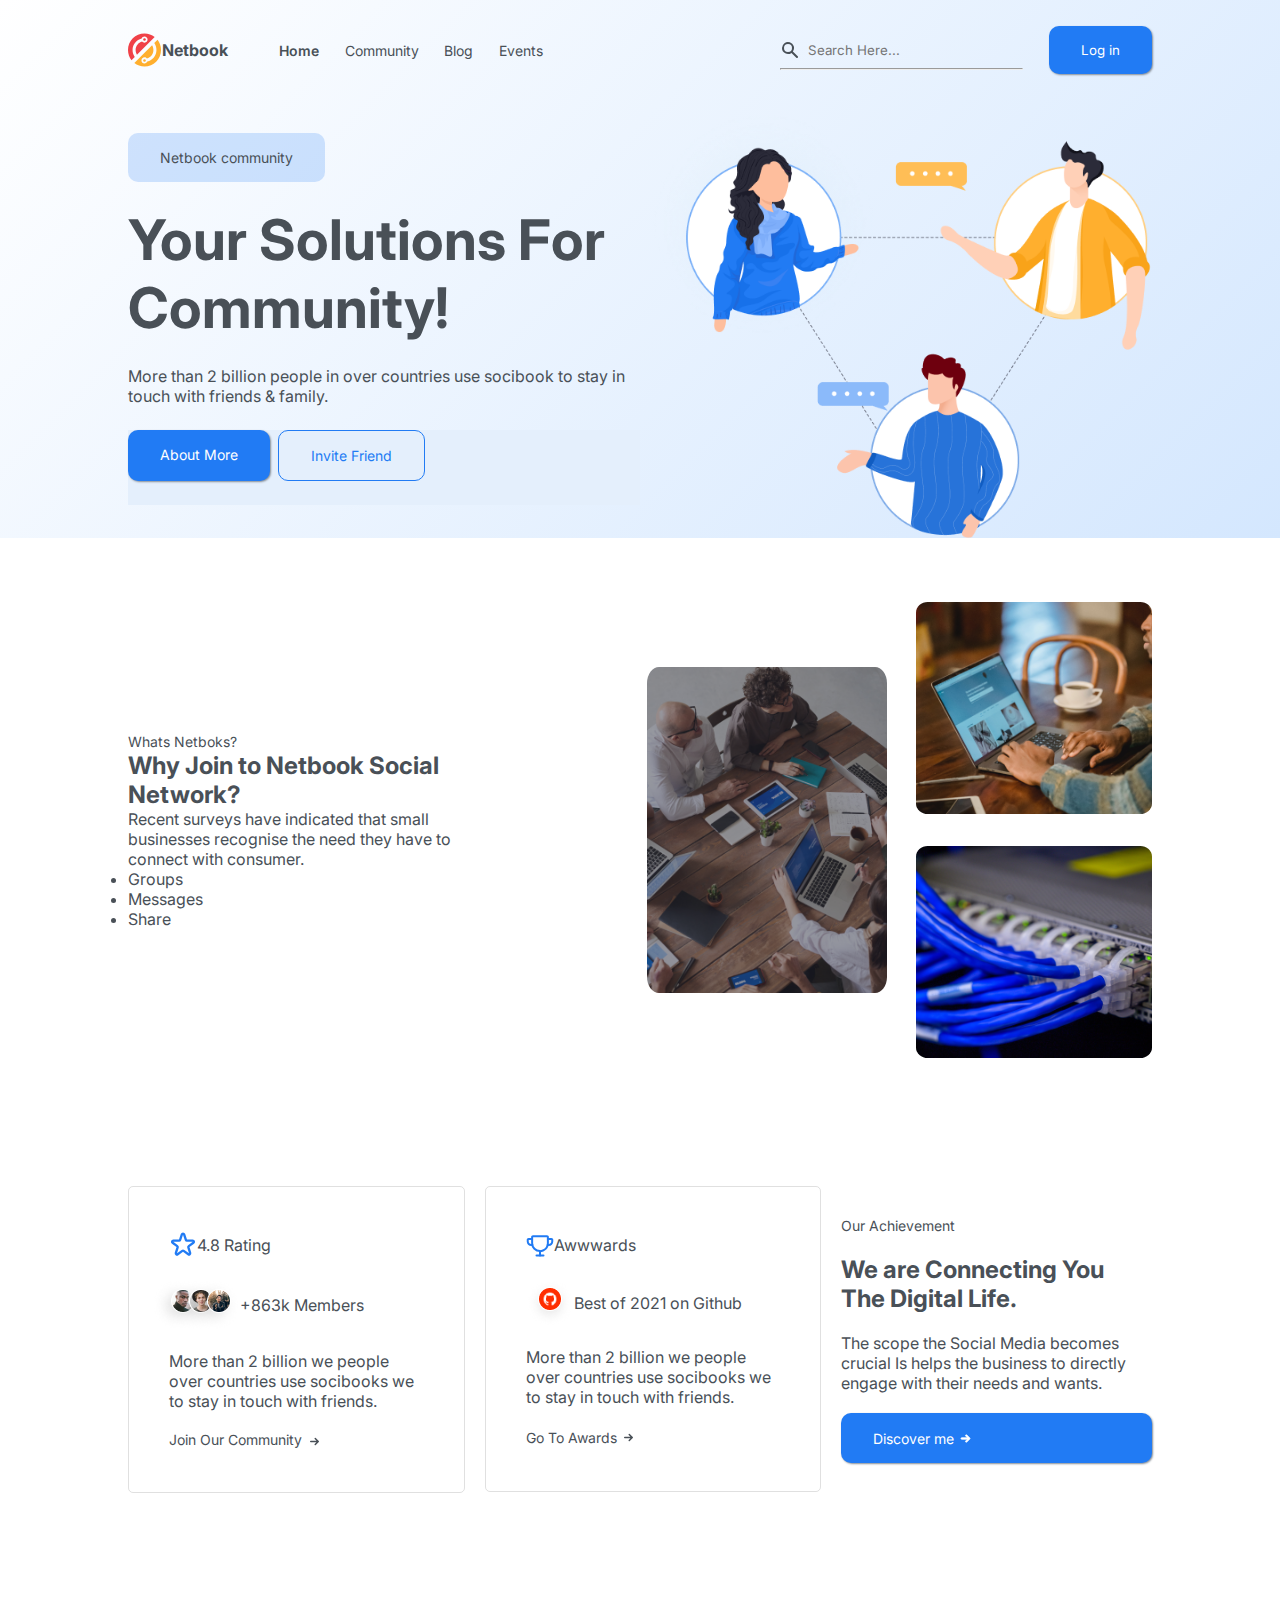
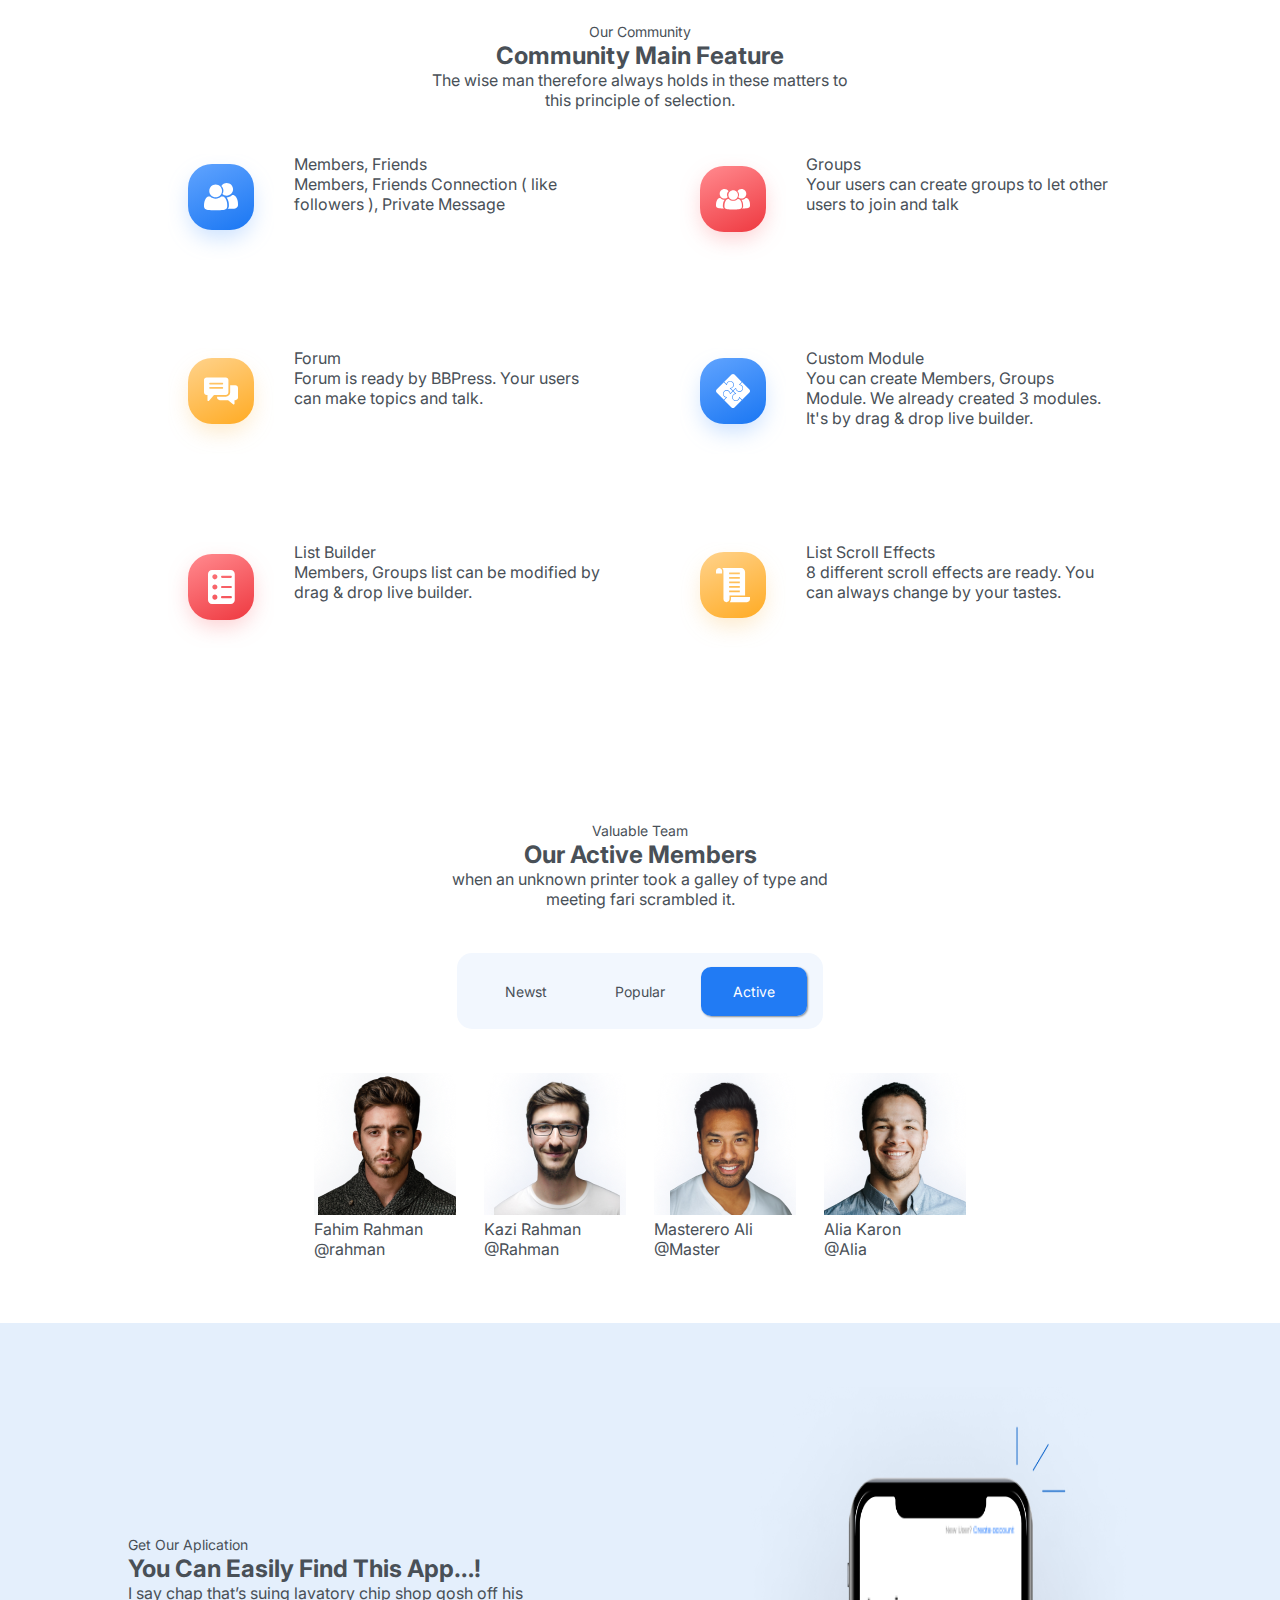
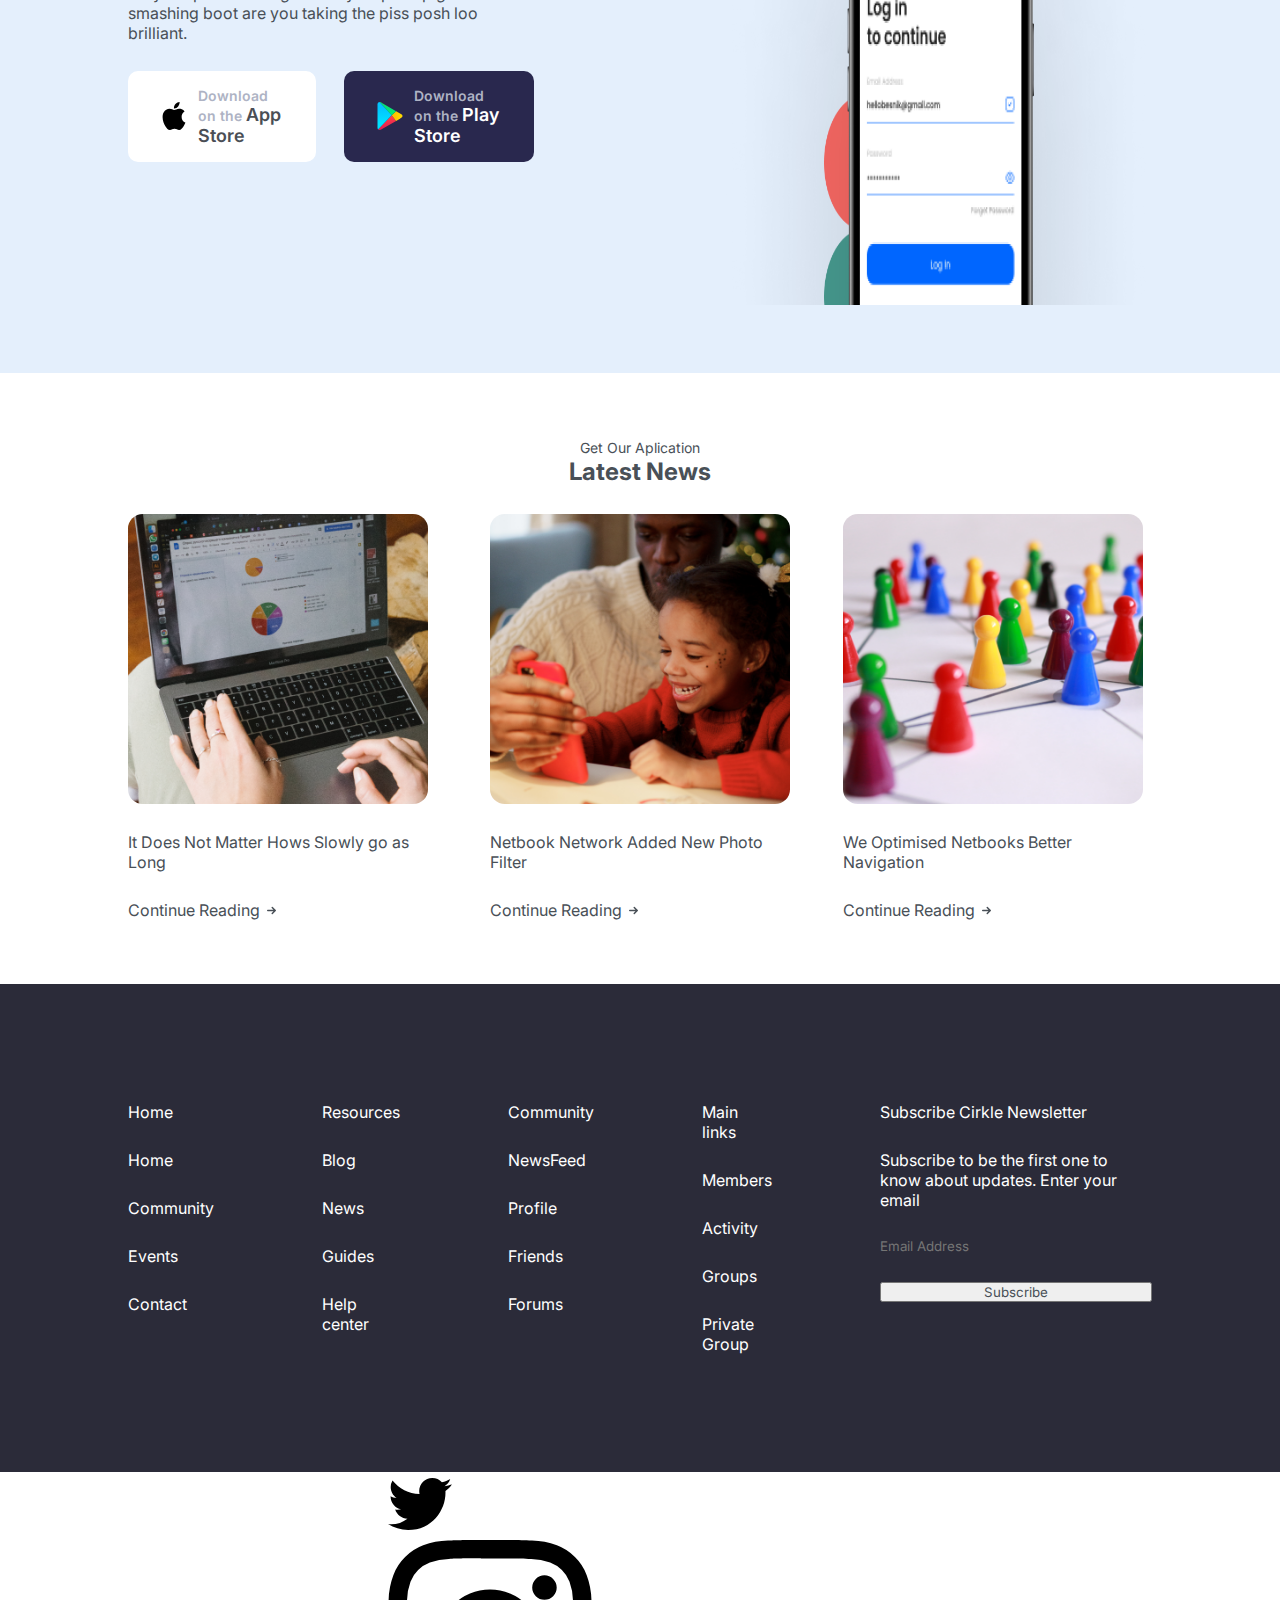
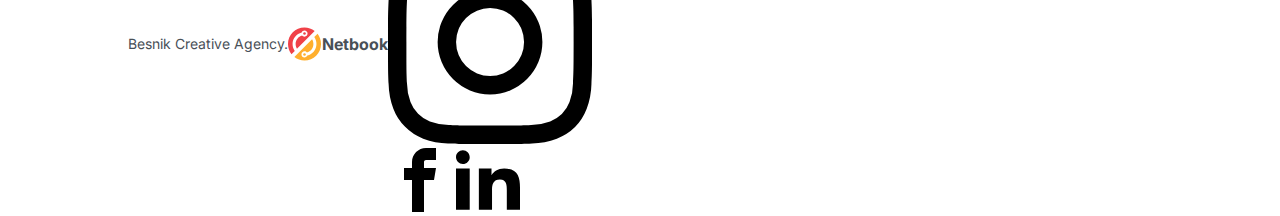
==== commit 6cfee7a4: "footer section style" ====
--- a/Netbook/index.html
+++ b/Netbook/index.html
@@ -475,7 +475,7 @@
                 </div>
             </div>
         </section>
-        <footer>
+        <section class="footer">
             <div class="container">
                 <div class="footer-items flex-row">
                     <div class="footer-item flex-col">
@@ -521,30 +521,32 @@
                         <button>Subscribe</button>
                     </div>
                 </div>
-                <div class="footer-foot">
-                    <a href="#">Besnik Creative Agency.</a>
-                    <div class="logo">
-                        <img src="static/logo.svg" alt="Logo" />
-                        <span>Netbook</span>
-                    </div>
-                    <div class="footer-social">
-                        <img
-                            src="static/img/footer-socials/twitter.svg"
-                            alt="twitter"
-                        />
-                        <img
-                            src="static/img/footer-socials/instagram.svg"
-                            alt="instagram"
-                        />
-                        <img
-                            src="static/img/footer-socials/facebook.svg"
-                            alt="facebook"
-                        />
-                        <img
-                            src="static/img/footer-socials/linkedin.svg"
-                            alt="linkedin"
-                        />
-                    </div>
+            </div>
+        </section>
+        <footer>
+            <div class="container footer-foot flex-row">
+                <a href="#">Besnik Creative Agency.</a>
+                <div class="logo">
+                    <img src="static/logo.svg" alt="Logo" />
+                    <span>Netbook</span>
+                </div>
+                <div class="footer-social">
+                    <img
+                        src="static/img/footer-socials/twitter.svg"
+                        alt="twitter"
+                    />
+                    <img
+                        src="static/img/footer-socials/instagram.svg"
+                        alt="instagram"
+                    />
+                    <img
+                        src="static/img/footer-socials/facebook.svg"
+                        alt="facebook"
+                    />
+                    <img
+                        src="static/img/footer-socials/linkedin.svg"
+                        alt="linkedin"
+                    />
                 </div>
             </div>
         </footer>
--- a/Netbook/style.css
+++ b/Netbook/style.css
@@ -347,3 +347,17 @@
     width: 300px;
     height: 290px;
 }
+
+/* ------------footer Section------------ */
+.footer {
+    background-color: rgba(43, 43, 57, 1);
+}
+
+.footer-items {
+    gap: 108px;
+    align-items: flex-start;
+    padding: 54px 0;
+}
+.footer-items p {
+    color: #fff;
+}
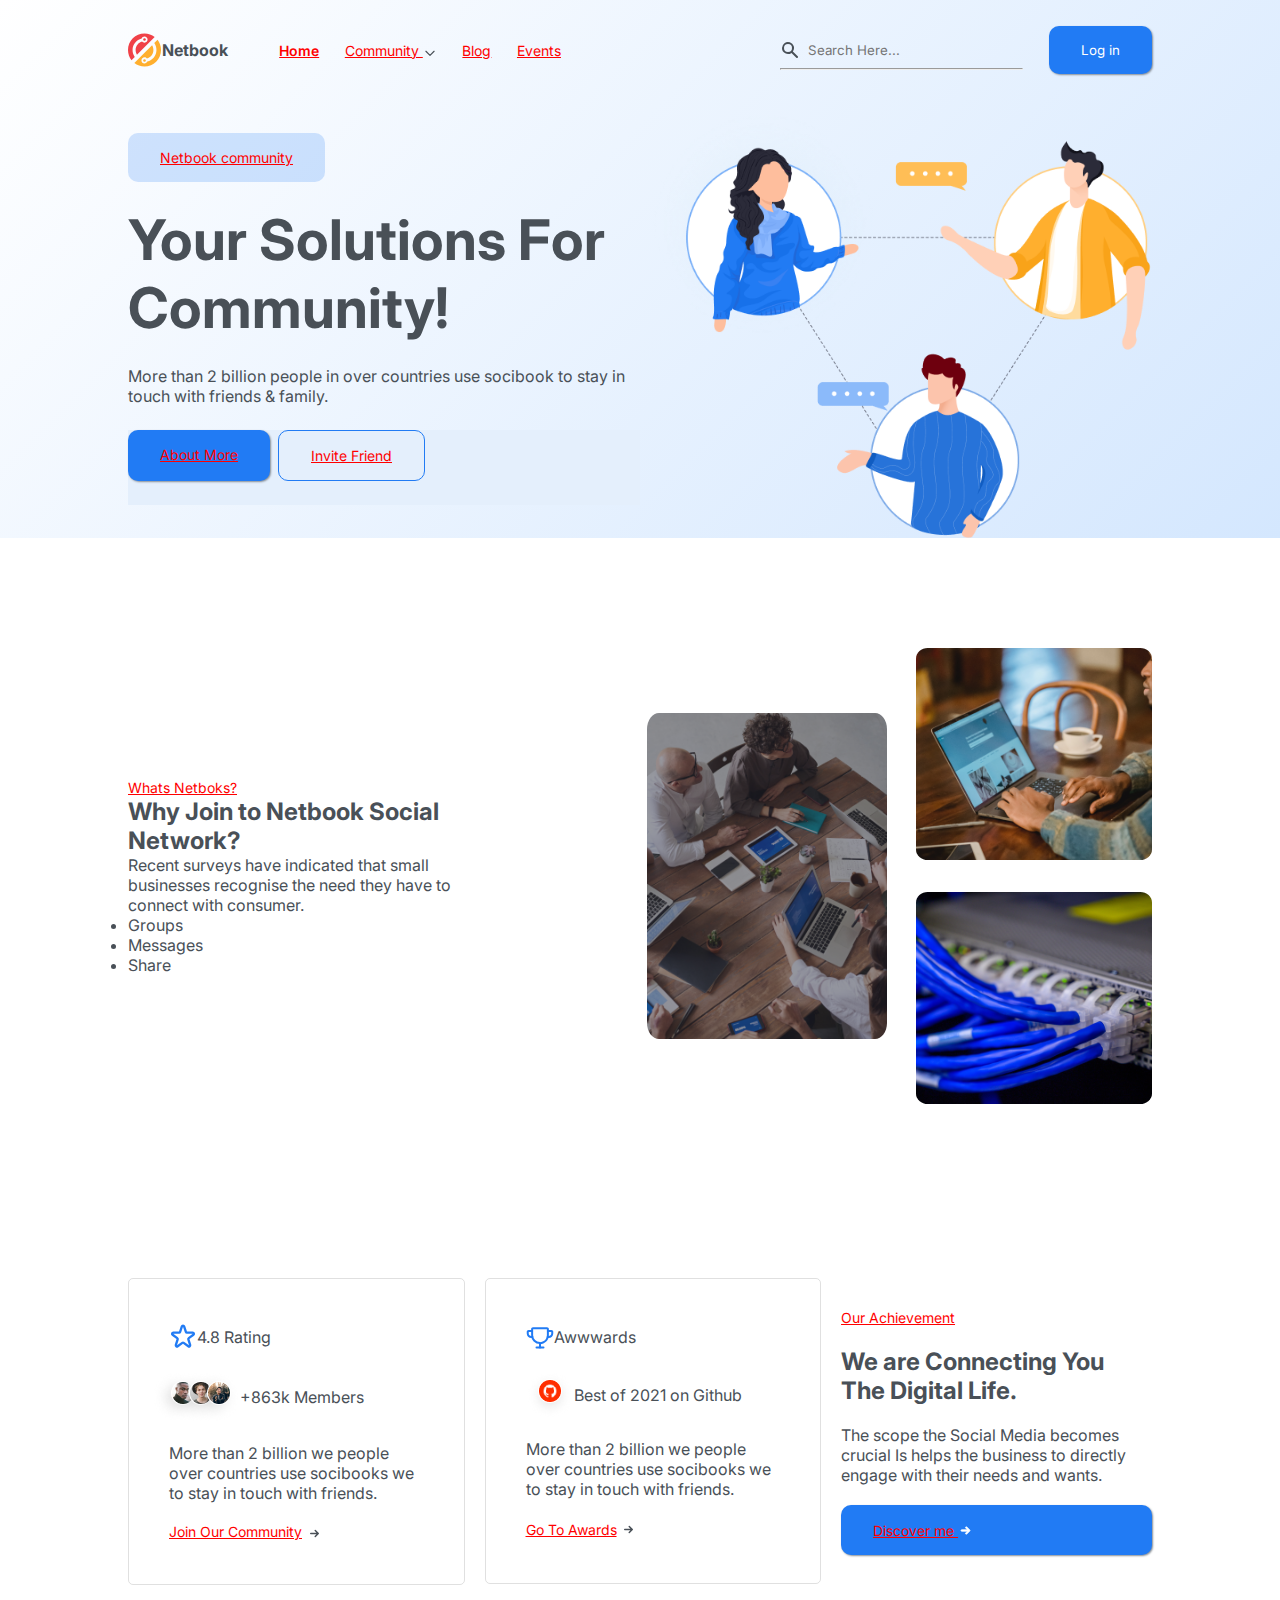
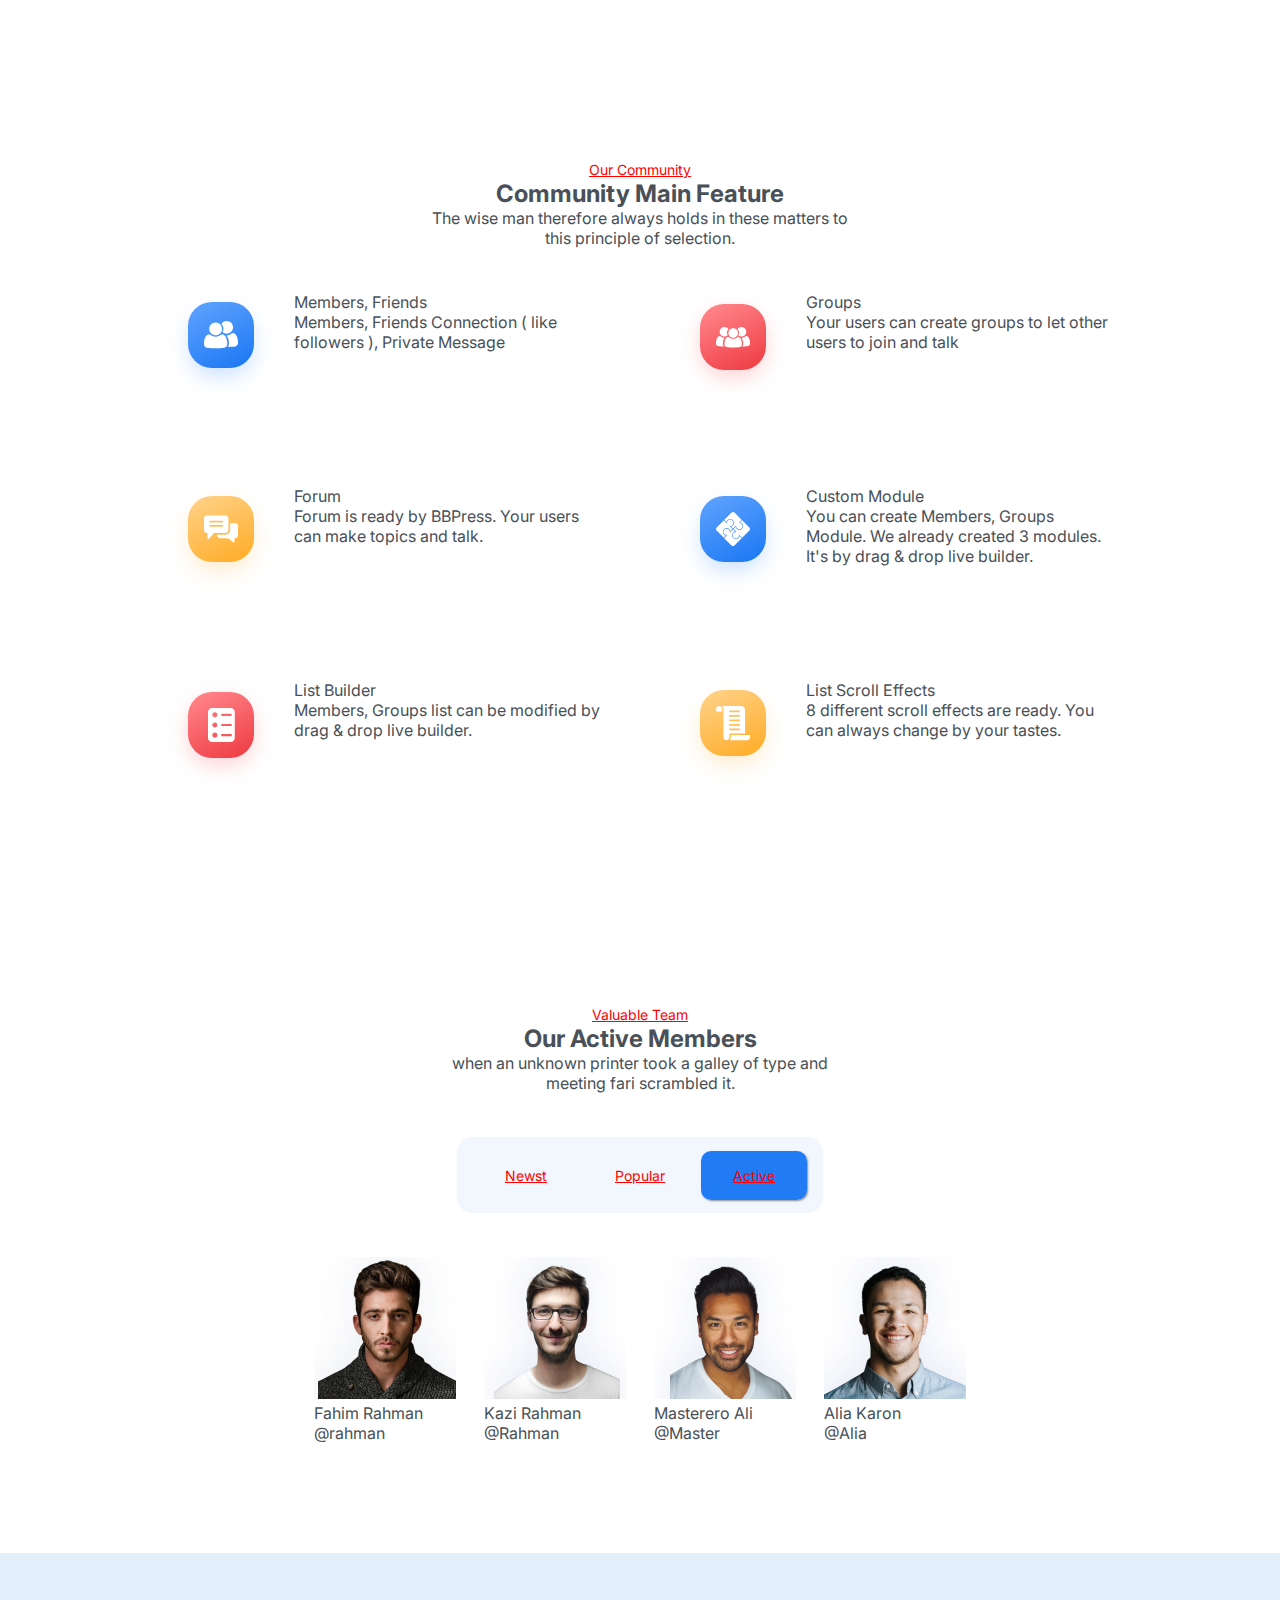
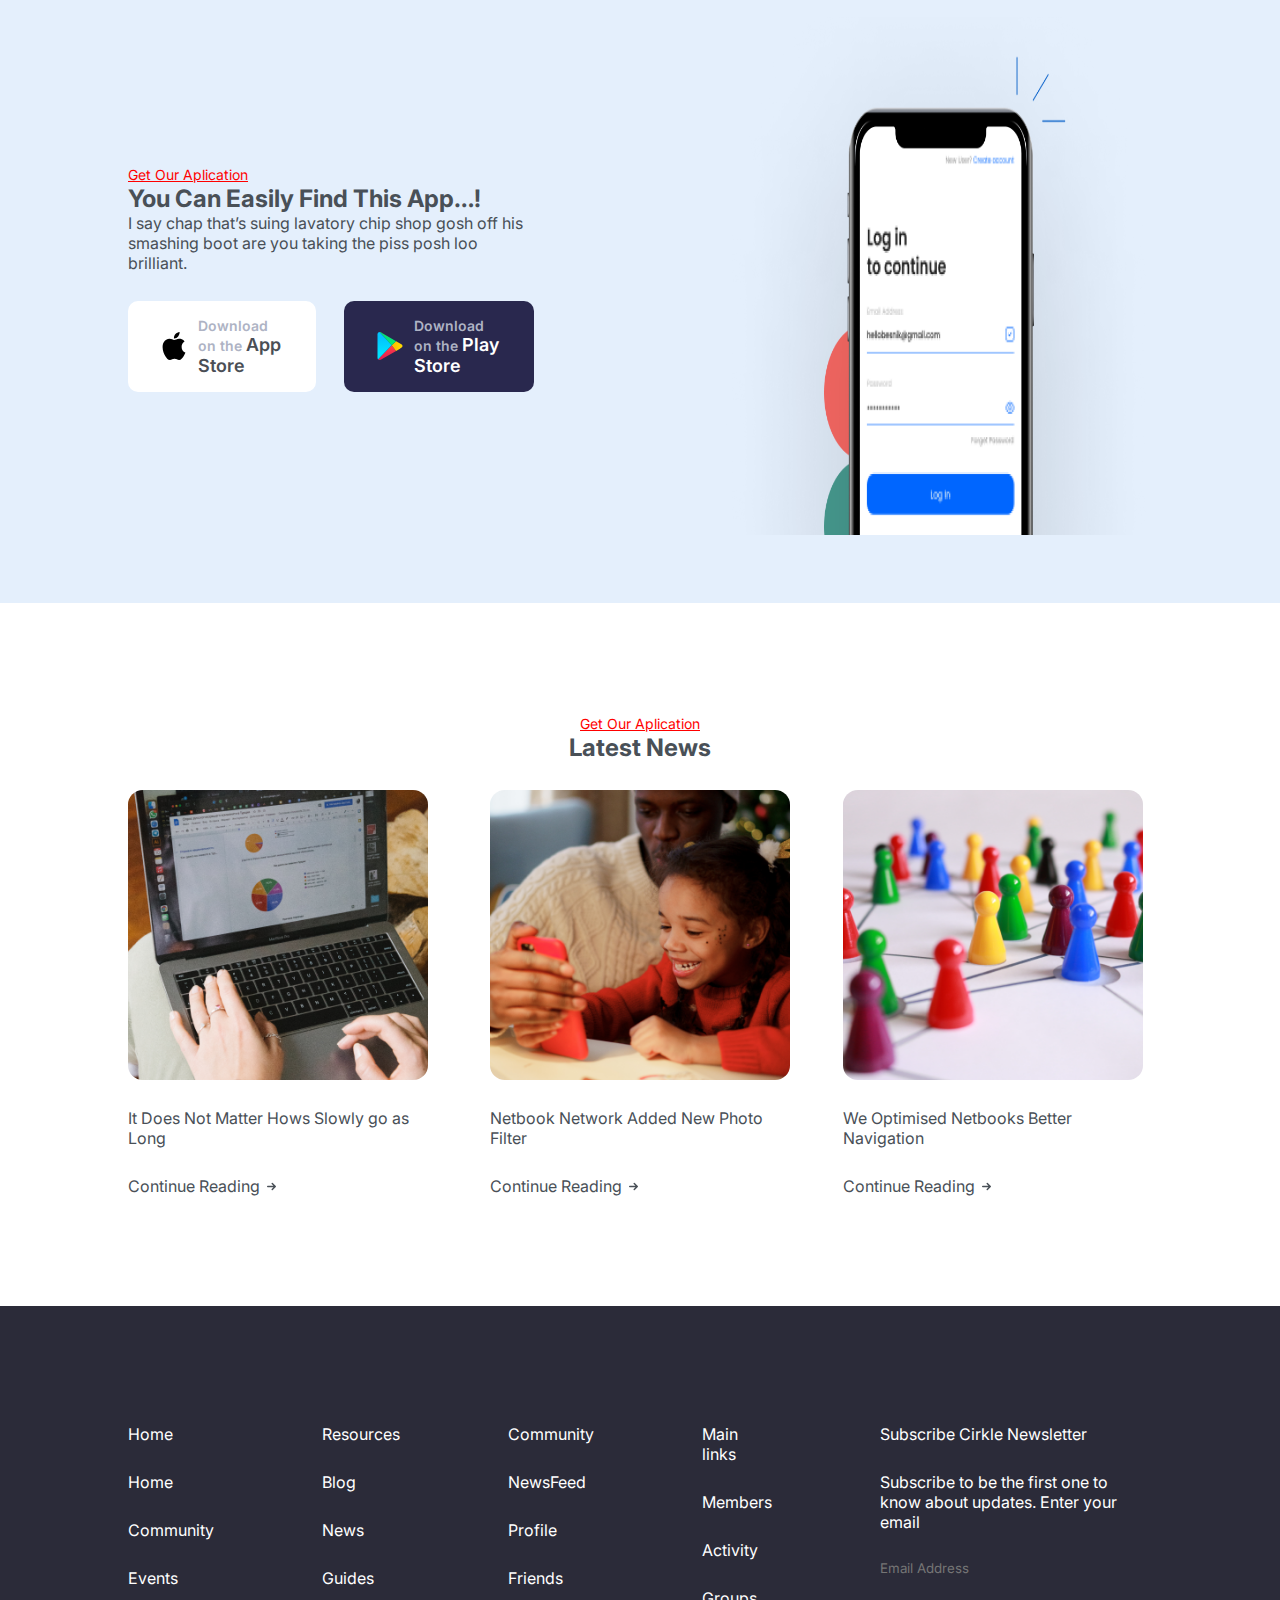
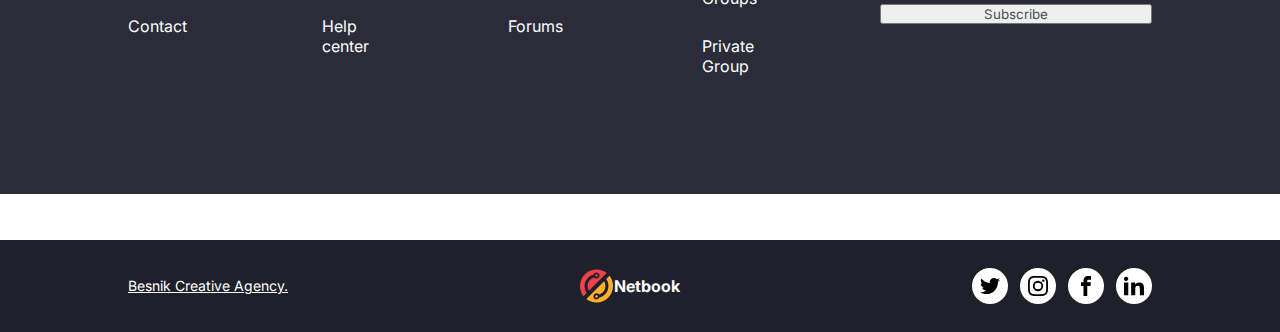
==== commit 1500615c: "footer styles" ====
--- a/Netbook/index.html
+++ b/Netbook/index.html
@@ -22,7 +22,23 @@
                         </div>
                         <div class="nav-items">
                             <a href="#" class="nav-item">Home</a>
-                            <a href="#" class="nav-item">Community</a>
+                            <a href="#" class="nav-item">
+                                Community
+                                <svg
+                                    xmlns="http://www.w3.org/2000/svg"
+                                    class="dropdown-icon"
+                                    fill="none"
+                                    viewBox="0 0 24 24"
+                                    stroke="currentColor"
+                                >
+                                    <path
+                                        stroke-linecap="round"
+                                        stroke-linejoin="round"
+                                        stroke-width="2"
+                                        d="M19 9l-7 7-7-7"
+                                    />
+                                </svg>
+                            </a>
                             <a href="#" class="nav-item">Blog</a>
                             <a href="#" class="nav-item">Events</a>
                         </div>
@@ -530,23 +546,34 @@
                     <img src="static/logo.svg" alt="Logo" />
                     <span>Netbook</span>
                 </div>
-                <div class="footer-social">
-                    <img
-                        src="static/img/footer-socials/twitter.svg"
-                        alt="twitter"
-                    />
-                    <img
-                        src="static/img/footer-socials/instagram.svg"
-                        alt="instagram"
-                    />
-                    <img
-                        src="static/img/footer-socials/facebook.svg"
-                        alt="facebook"
-                    />
-                    <img
-                        src="static/img/footer-socials/linkedin.svg"
-                        alt="linkedin"
-                    />
+                <div class="footer-socials flex-row">
+                    <div class="footer-social">
+                        <img
+                            src="static/img/footer-socials/twitter.svg"
+                            alt="twitter"
+                        />
+                    </div>
+
+                    <div class="footer-social">
+                        <img
+                            src="static/img/footer-socials/instagram.svg"
+                            alt="instagram"
+                        />
+                    </div>
+
+                    <div class="footer-social">
+                        <img
+                            src="static/img/footer-socials/facebook.svg"
+                            alt="facebook"
+                        />
+                    </div>
+
+                    <div class="footer-social">
+                        <img
+                            src="static/img/footer-socials/linkedin.svg"
+                            alt="linkedin"
+                        />
+                    </div>
                 </div>
             </div>
         </footer>
--- a/Netbook/style.css
+++ b/Netbook/style.css
@@ -12,6 +12,7 @@
         rgba(255, 255, 255, 1),
         rgba(212, 231, 254, 1)
     );
+    margin-bottom: 46px;
 }
 
 nav {
@@ -19,15 +20,26 @@
     justify-content: space-between;
     align-items: center;
     padding: 26px 0;
+}
+
+.dropdown-icon {
+    width: 14px;
+    height: 14px;
+    transform: translateY(4px);
 }
 
 a:link {
     font-size: 14px;
-    text-decoration: none;
+    /* text-decoration: none; */
+    color: red;
+}
+
+.heading a:link {
+    color: red;
 }
 
 section {
-    bottom-margin: 46px;
+    margin-bottom: 46px;
     padding: 64px 0;
 }
 
@@ -361,3 +373,37 @@
 .footer-items p {
     color: #fff;
 }
+
+/* ------------footer------------ */
+footer {
+    background-color: rgba(32, 32, 45, 1);
+}
+
+.footer-foot {
+    padding: 28px 0;
+    justify-content: space-between;
+}
+
+.footer-foot span,
+.footer-foot a:link {
+    color: #fff;
+}
+
+.footer-socials {
+    gap: 12px;
+}
+
+.footer-socials img {
+    width: 20px;
+    height: 20px;
+}
+
+.footer-social {
+    display: flex;
+    align-items: center;
+    justify-content: center;
+    width: 36px;
+    height: 36px;
+    background-color: white;
+    border-radius: 50%;
+}
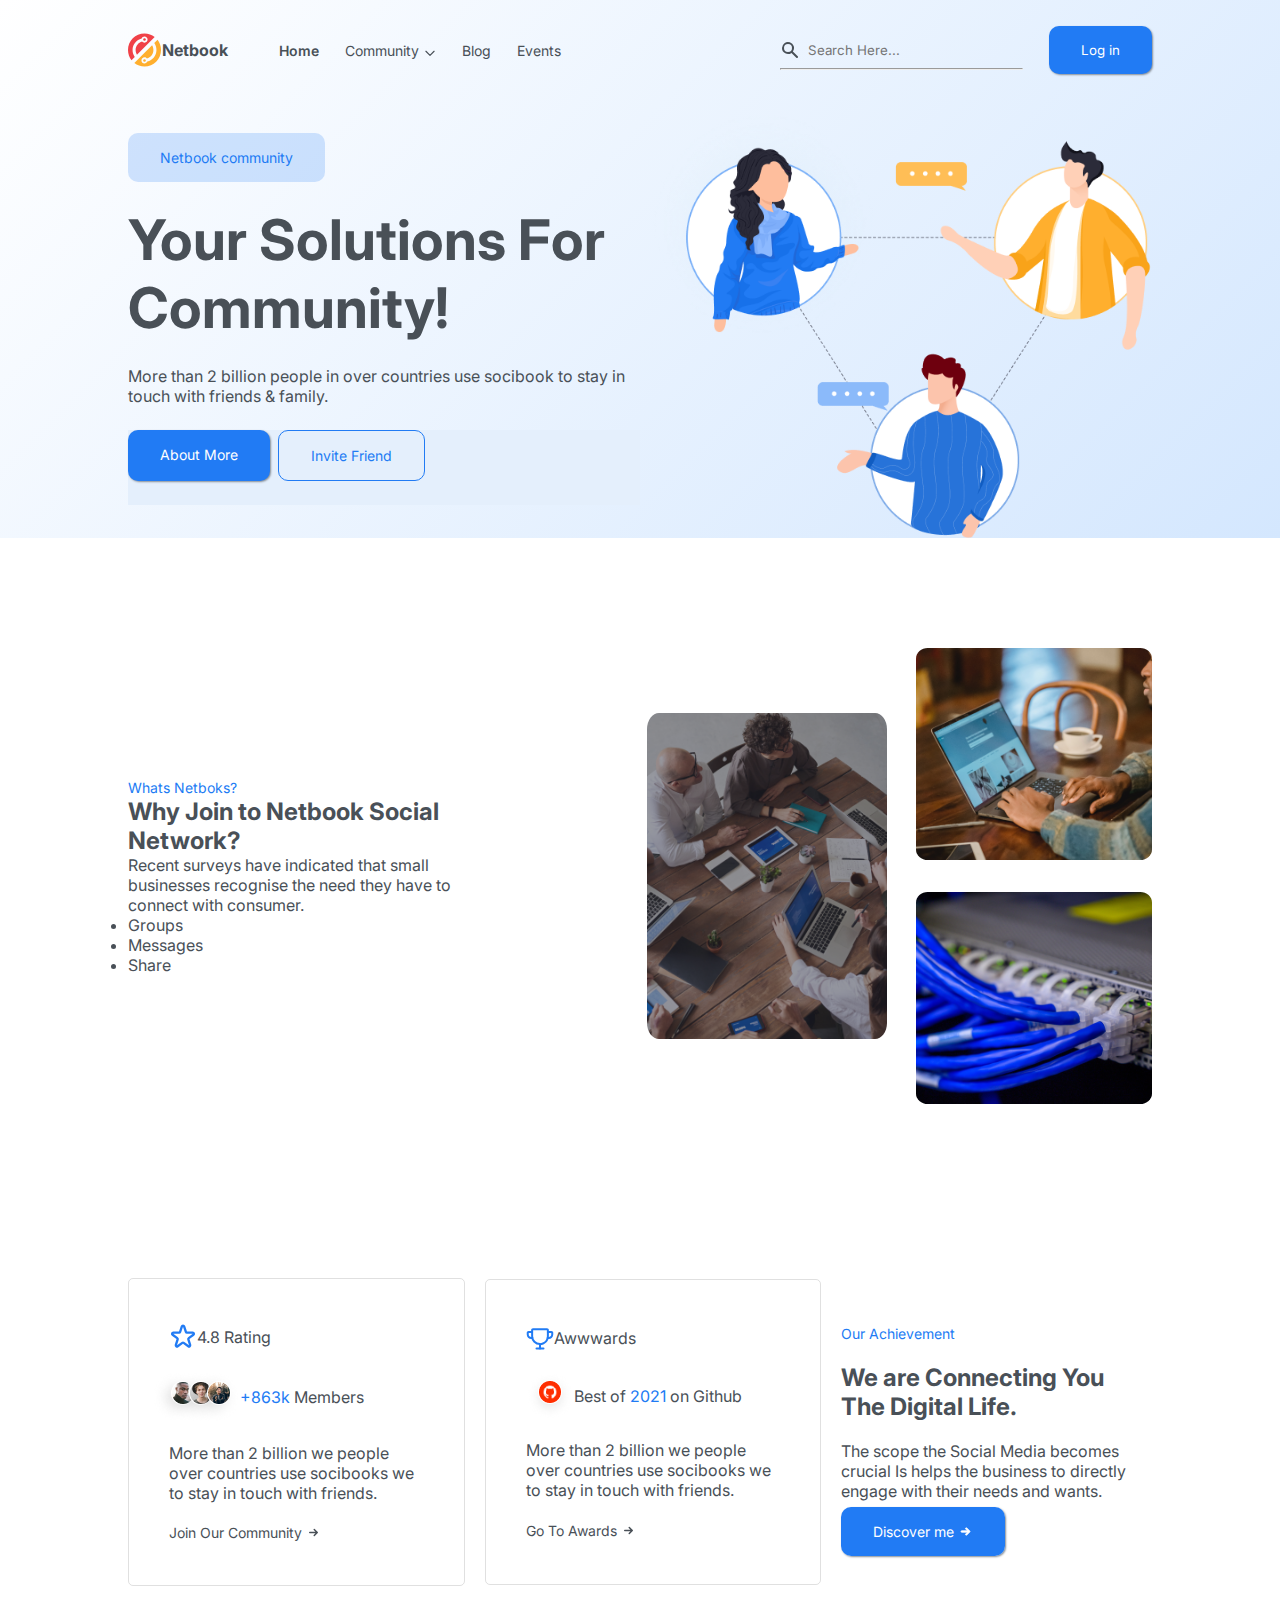
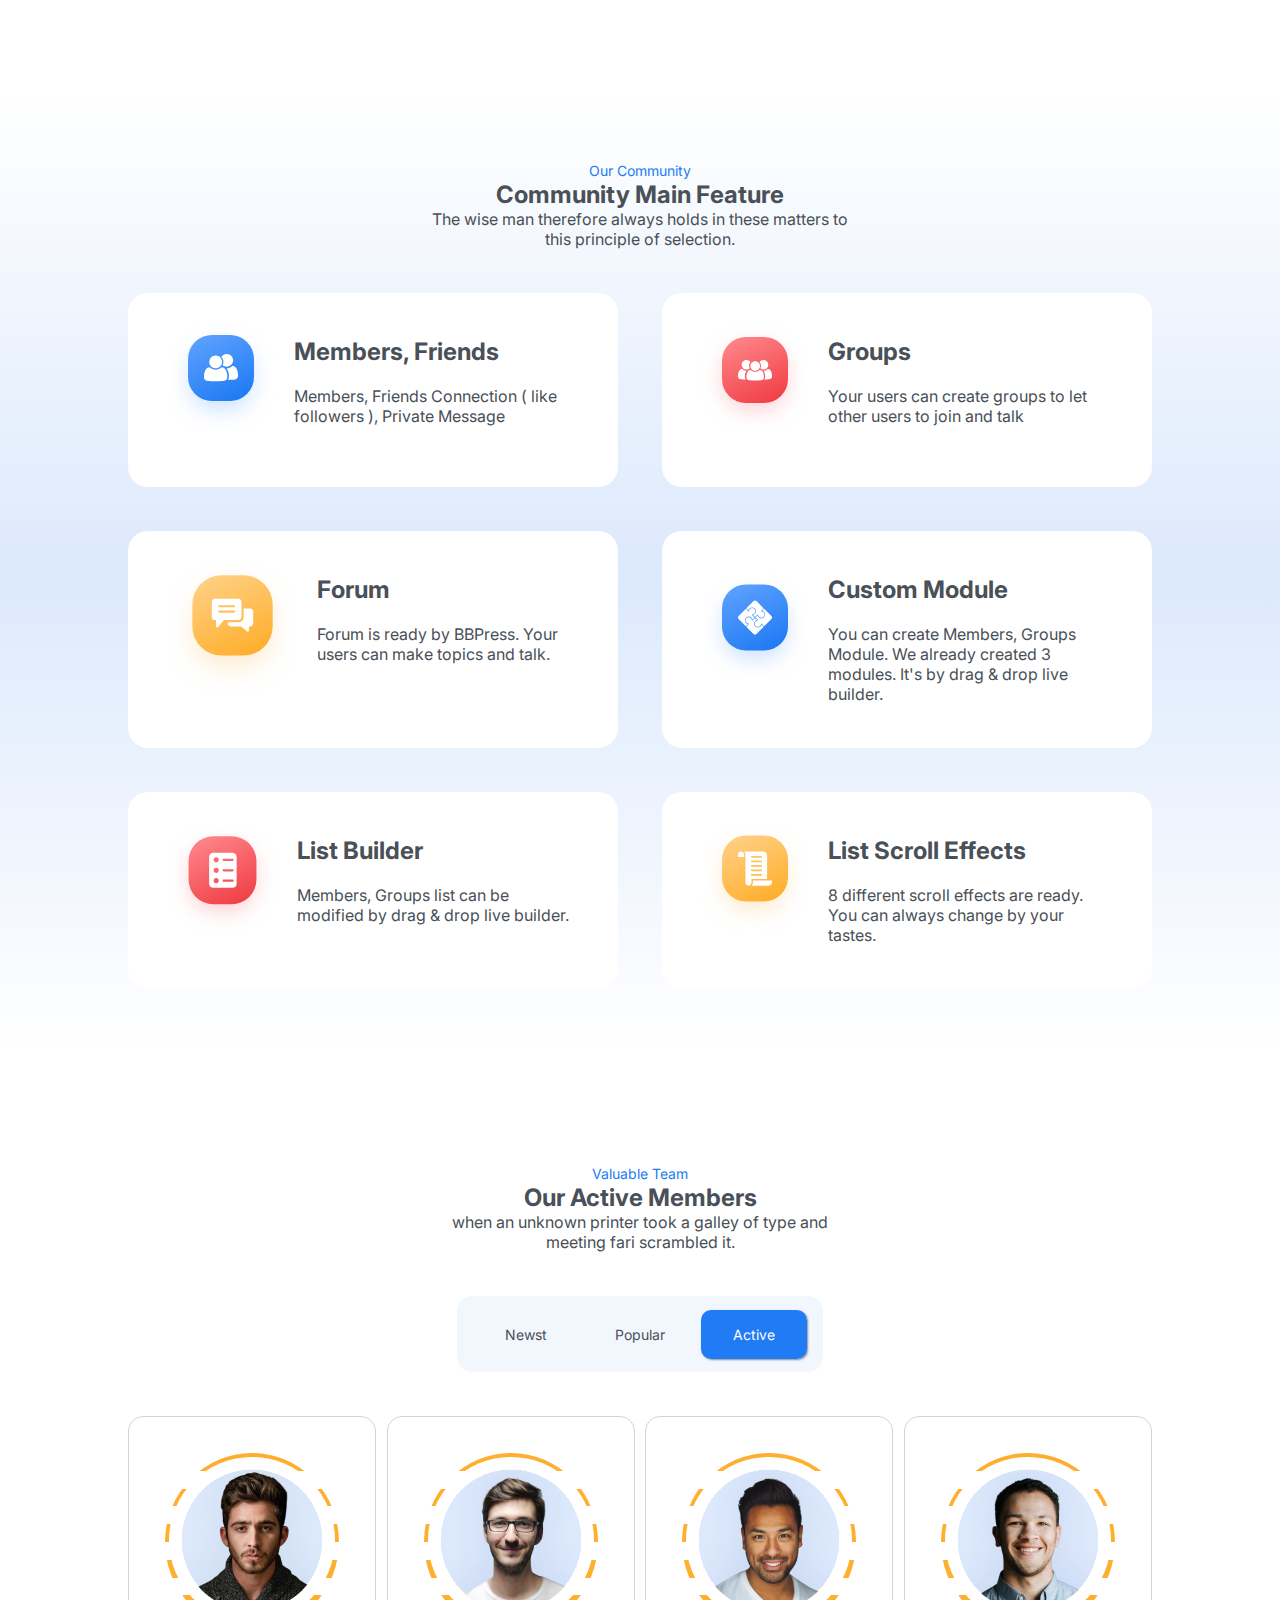
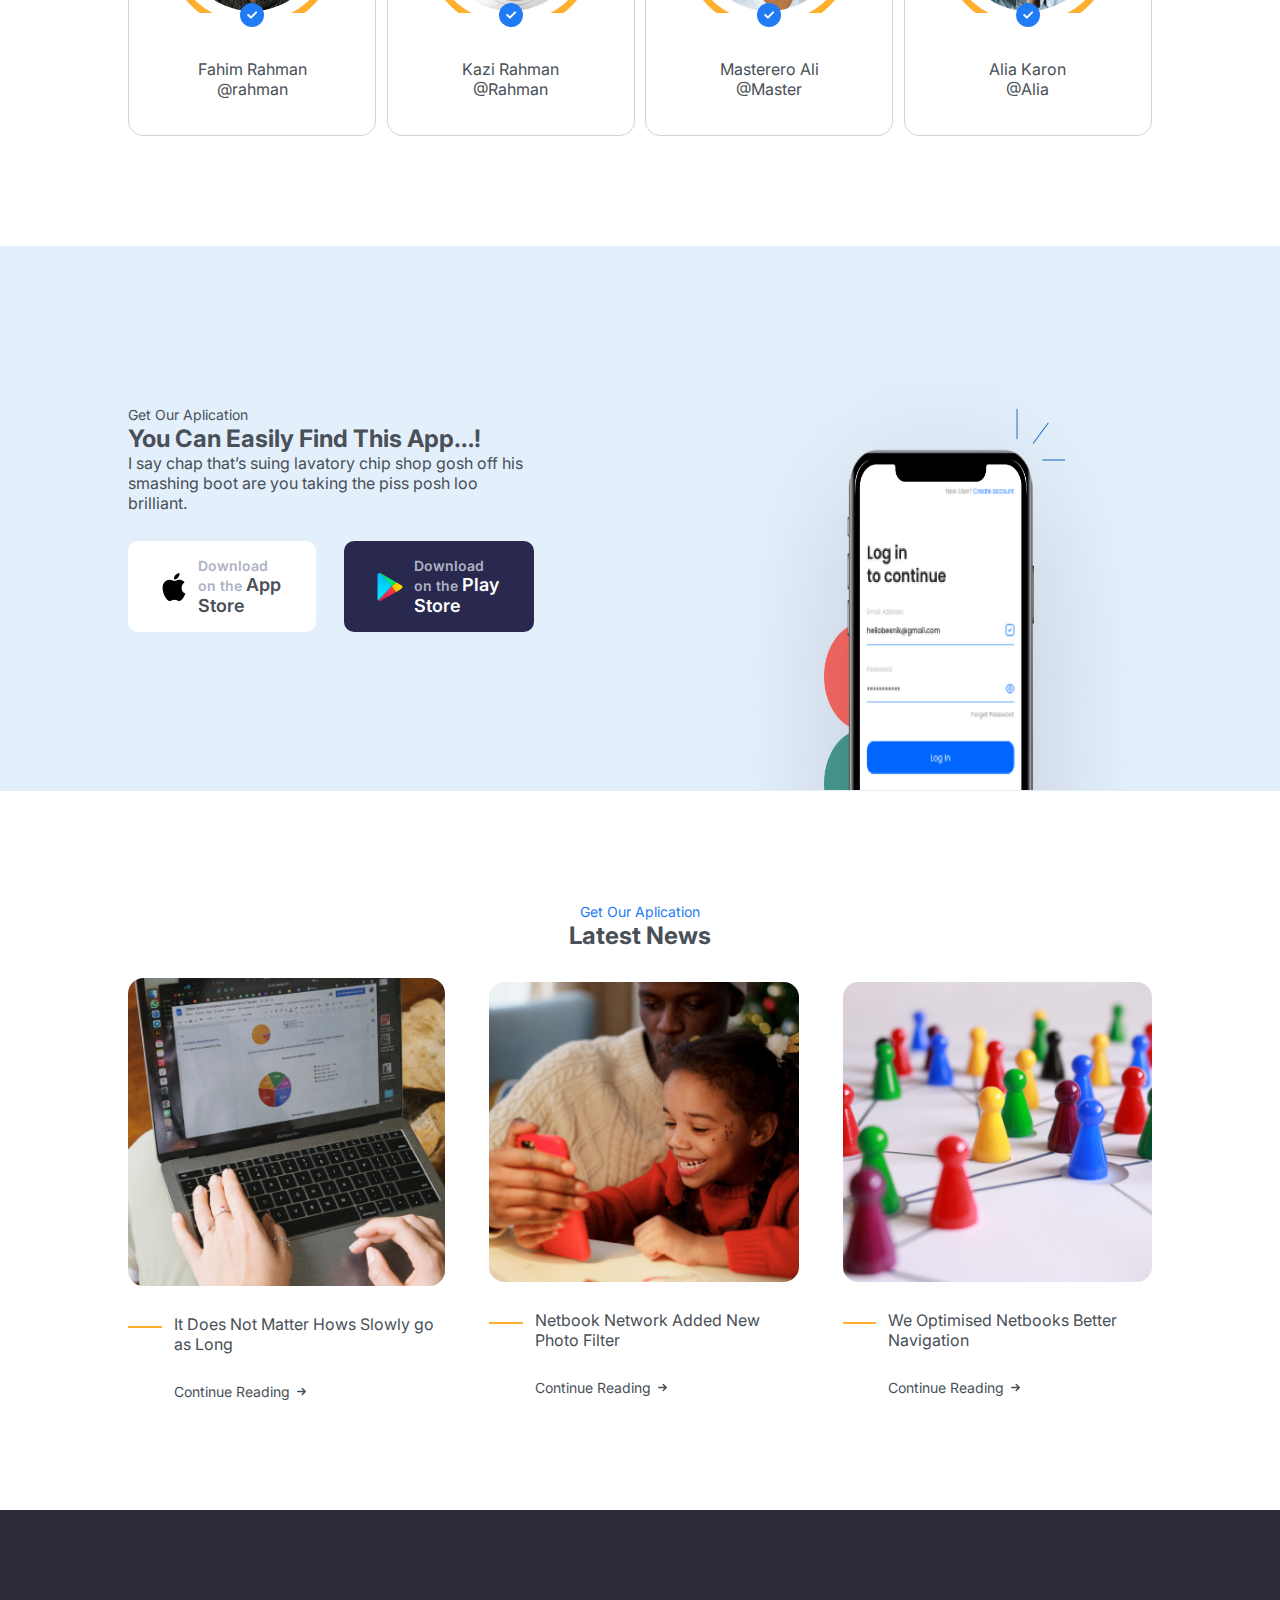
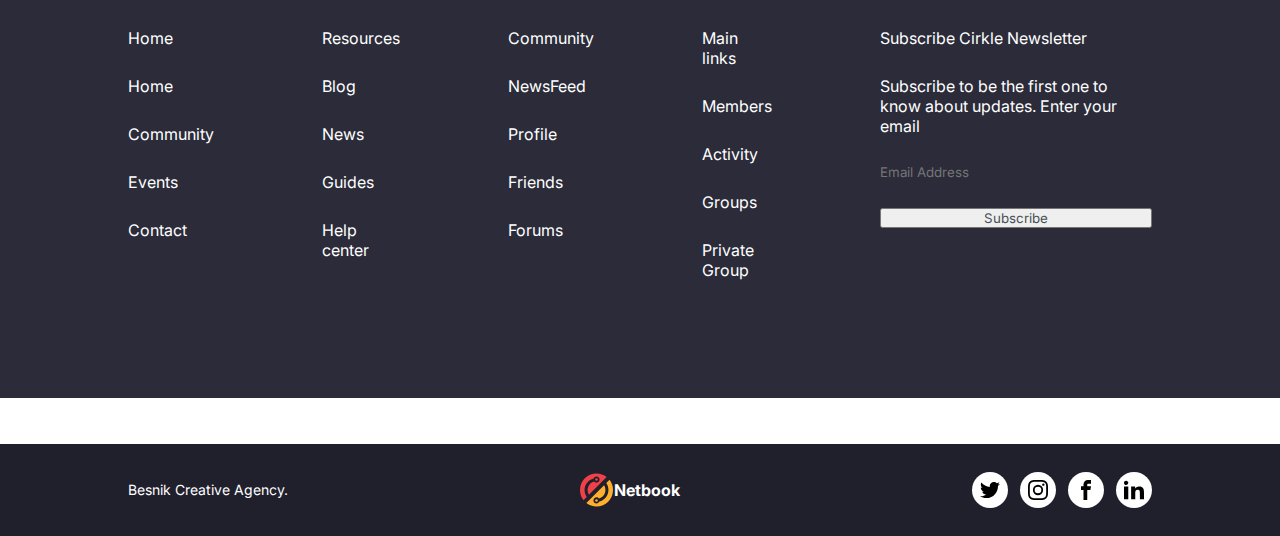
==== commit d68e3220: "Styles for the team, cta and blog section" ====
--- a/Netbook/index.html
+++ b/Netbook/index.html
@@ -97,7 +97,7 @@
         <section class="about-us">
             <div class="container about-us flex-row">
                 <div class="left-col">
-                    <p><a href="#">Whats Netboks?</a></p>
+                    <p><a href="#" class="cl-blue">Whats Netboks?</a></p>
                     <h2>Why Join to Netbook Social Network?</h2>
                     <p>
                         Recent surveys have indicated that small businesses
@@ -154,7 +154,7 @@
                             alt="members"
                         />
                         <span>
-                            <span class="blue">+863k</span>
+                            <span class="cl-blue">+863k</span>
                             Members
                         </span>
                     </div>
@@ -163,273 +163,8 @@
                         socibooks we to stay in touch with friends.
                     </p>
                     <p class="see-more">
-                        <a href="#">Join Our Community</a>
-                        <svg
-                            xmlns="http://www.w3.org/2000/svg"
-                            class="right-arrow"
-                            viewBox="0 0 20 20"
-                            fill="currentColor"
-                        >
-                            <path
-                                fill-rule="evenodd"
-                                d="M10.293 5.293a1 1 0 011.414 0l4 4a1 1 0 010 1.414l-4 4a1 1 0 01-1.414-1.414L12.586 11H5a1 1 0 110-2h7.586l-2.293-2.293a1 1 0 010-1.414z"
-                                clip-rule="evenodd"
-                            />
-                        </svg>
-                    </p>
-                </div>
-                <div class="card-1">
-                    <div class="achievement-display">
-                        <img
-                            src="static/img/achievement-imgs/Trophy.svg"
-                            alt="Trophy"
-                        />
-                        <span>Awwwards</span>
-                    </div>
-                    <div class="github achievement-display">
-                        <img
-                            src="static/img/achievement-imgs/github.png"
-                            alt="github"
-                        />
-
-                        <span>
-                            Best of
-                            <span class="blue">2021</span>
-                            on Github
-                        </span>
-                    </div>
-                    <p>
-                        More than 2 billion we people over countries use
-                        socibooks we to stay in touch with friends.
-                    </p>
-                    <p>
-                        <a href="#">Go To Awards</a>
-                        <svg
-                            xmlns="http://www.w3.org/2000/svg"
-                            class="right-arrow"
-                            viewBox="0 0 20 20"
-                            fill="currentColor"
-                        >
-                            <path
-                                fill-rule="evenodd"
-                                d="M10.293 5.293a1 1 0 011.414 0l4 4a1 1 0 010 1.414l-4 4a1 1 0 01-1.414-1.414L12.586 11H5a1 1 0 110-2h7.586l-2.293-2.293a1 1 0 010-1.414z"
-                                clip-rule="evenodd"
-                            />
-                        </svg>
-                    </p>
-                </div>
-                <div class="discover">
-                    <p><a href="#">Our Achievement</a></p>
-                    <h2>We are Connecting You The Digital Life.</h2>
-                    <p>
-                        The scope the Social Media becomes crucial Is helps the
-                        business to directly engage with their needs and wants.
-                    </p>
-
-                    <a class="btn btn-primary" href="#">
-                        Discover me
-                        <svg
-                            xmlns="http://www.w3.org/2000/svg"
-                            class="right-arrow"
-                            viewBox="0 0 20 20"
-                            fill="currentColor"
-                        >
-                            <path
-                                fill-rule="evenodd"
-                                d="M10.293 5.293a1 1 0 011.414 0l4 4a1 1 0 010 1.414l-4 4a1 1 0 01-1.414-1.414L12.586 11H5a1 1 0 110-2h7.586l-2.293-2.293a1 1 0 010-1.414z"
-                                clip-rule="evenodd"
-                            />
-                        </svg>
-                    </a>
-                </div>
-            </div>
-        </section>
-        <section class="features">
-            <div class="container feature-grid">
-                <div class="heading">
-                    <p><a href="#">Our Community</a></p>
-                    <h2>Community Main Feature</h2>
-                    <p>
-                        The wise man therefore always holds in these matters to
-                        this principle of selection.
-                    </p>
-                </div>
-                <div class="card-2">
-                    <img src="static/img/features/members.svg" alt="members" />
-                    <div>
-                        <p>Members, Friends</p>
-                        <p>
-                            Members, Friends Connection ( like followers ),
-                            Private Message
-                        </p>
-                    </div>
-                </div>
-                <div class="card-2">
-                    <img
-                        src="static/img/features/groups.svg"
-                        alt="groups.svg"
-                    />
-                    <div>
-                        <p>Groups</p>
-                        <p>
-                            Your users can create groups to let other users to
-                            join and talk
-                        </p>
-                    </div>
-                </div>
-                <div class="card-2">
-                    <img src="static/img/features/forum.svg" alt="forum.svg" />
-                    <div>
-                        <p>Forum</p>
-                        <p>
-                            Forum is ready by BBPress. Your users can make
-                            topics and talk.
-                        </p>
-                    </div>
-                </div>
-                <div class="card-2">
-                    <img
-                        src="static/img/features/custom-module.svg"
-                        alt="custom-module.svg"
-                    />
-                    <div>
-                        <p>Custom Module</p>
-                        <p>
-                            You can create Members, Groups Module. We already
-                            created 3 modules. It's by drag & drop live builder.
-                        </p>
-                    </div>
-                </div>
-                <div class="card-2">
-                    <img
-                        src="static/img/features/list-builder.svg"
-                        alt="list-builder.svg"
-                    />
-                    <div>
-                        <p>List Builder</p>
-                        <p>
-                            Members, Groups list can be modified by drag & drop
-                            live builder.
-                        </p>
-                    </div>
-                </div>
-                <div class="card-2">
-                    <img
-                        src="static/img/features/list-scroll-effects.svg"
-                        alt="list-scroll-effects.svg"
-                    />
-                    <div>
-                        <p>List Scroll Effects</p>
-                        <p>
-                            8 different scroll effects are ready. You can always
-                            change by your tastes.
-                        </p>
-                    </div>
-                </div>
-            </div>
-        </section>
-        <section class="team">
-            <div class="container flex-row team-items">
-                <div class="heading">
-                    <p><a href="#">Valuable Team</a></p>
-                    <h2>Our Active Members</h2>
-                    <p>
-                        when an unknown printer took a galley of type and
-                        meeting fari scrambled it.
-                    </p>
-                </div>
-                <div class="tab-links">
-                    <a href="#" class="btn">Newst</a>
-                    <a href="#" class="btn">Popular</a>
-                    <a href="#" class="btn btn-primary">Active</a>
-                </div>
-                <div class="team-cards flex-row">
-                    <div class="team-card">
-                        <img src="static/img/team/img2.png" alt="team-member" />
-                        <p>Fahim Rahman</p>
-                        <p>@rahman</p>
-                    </div>
-
-                    <div class="team-card">
-                        <img src="static/img/team/img4.png" alt="team-member" />
-                        <p>Kazi Rahman</p>
-                        <p>@Rahman</p>
-                    </div>
-
-                    <div class="team-card">
-                        <img src="static/img/team/img3.png" alt="team-member" />
-                        <p>Masterero Ali</p>
-                        <p>@Master</p>
-                    </div>
-
-                    <div class="team-card">
-                        <img src="static/img/team/img1.png" alt="team-member" />
-                        <p>Alia Karon</p>
-                        <p>@Alia</p>
-                    </div>
-                </div>
-            </div>
-        </section>
-        <section class="cta">
-            <div class="container flex-row cta-items">
-                <div class="header .left-col">
-                    <p><a href="#">Get Our Aplication</a></p>
-                    <h2>You Can Easily Find This App…!</h2>
-                    <p>
-                        I say chap that’s suing lavatory chip shop gosh off his
-                        smashing boot are you taking the piss posh loo
-                        brilliant.
-                    </p>
-                    <div class="cta-links">
-                        <div class="apple-link btn">
-                            <img
-                                src="static/img/cta/apple.svg"
-                                alt="apple-icon"
-                                class="apple-icon"
-                            />
-                            <p>
-                                Download on the
-                                <span>App Store</span>
-                            </p>
-                        </div>
-
-                        <div class="play-store-link btn">
-                            <img
-                                src="static/img/cta/play-store.svg"
-                                alt="play-store-icon"
-                                class="play-store-icon"
-                            />
-                            <p>
-                                Download on the
-                                <span>Play Store</span>
-                            </p>
-                        </div>
-                    </div>
-                </div>
-                <div class="right-col">
-                    <img
-                        src="static/img/cta/mobile-muckup.png"
-                        alt="mobile-muckup"
-                        class="mobile-muckup"
-                    />
-                </div>
-            </div>
-        </section>
-        <section class="blog">
-            <div class="container flex-row blog-flex">
-                <div class="heading">
-                    <p><a href="#">Get Our Aplication</a></p>
-                    <h2>Latest News</h2>
-                </div>
-                <div class="blog-items flex-row">
-                    <div class="blog-item flex-col">
-                        <img
-                            src="static/img/latest-news/img2.png"
-                            alt="blog-item"
-                        />
-                        <p>It Does Not Matter Hows Slowly go as Long</p>
-                        <p>
-                            Continue Reading
+                        <a href="#">
+                            Join Our Community
                             <svg
                                 xmlns="http://www.w3.org/2000/svg"
                                 class="right-arrow"
@@ -442,16 +177,37 @@
                                     clip-rule="evenodd"
                                 />
                             </svg>
-                        </p>
-                    </div>
-                    <div class="blog-item flex-col">
-                        <img
-                            src="static/img/latest-news/img1.png"
-                            alt="blog-item"
-                        />
-                        <p>Netbook Network Added New Photo Filter</p>
-                        <p>
-                            Continue Reading
+                        </a>
+                    </p>
+                </div>
+                <div class="card-1">
+                    <div class="achievement-display">
+                        <img
+                            src="static/img/achievement-imgs/Trophy.svg"
+                            alt="Trophy"
+                        />
+                        <span>Awwwards</span>
+                    </div>
+                    <div class="github achievement-display">
+                        <img
+                            src="static/img/achievement-imgs/github.png"
+                            alt="github"
+                        />
+
+                        <span>
+                            Best of
+                            <span class="cl-blue">2021</span>
+                            on Github
+                        </span>
+                    </div>
+                    <p>
+                        More than 2 billion we people over countries use
+                        socibooks we to stay in touch with friends.
+                    </p>
+
+                    <p>
+                        <a href="#">
+                            Go To Awards
                             <svg
                                 xmlns="http://www.w3.org/2000/svg"
                                 class="right-arrow"
@@ -464,16 +220,20 @@
                                     clip-rule="evenodd"
                                 />
                             </svg>
-                        </p>
-                    </div>
-                    <div class="blog-item flex-col">
-                        <img
-                            src="static/img/latest-news/img3.png"
-                            alt="blog-item"
-                        />
-                        <p>We Optimised Netbooks Better Navigation</p>
-                        <p>
-                            Continue Reading
+                        </a>
+                    </p>
+                </div>
+                <div class="discover">
+                    <p><a href="#" class="cl-blue">Our Achievement</a></p>
+                    <h2>We are Connecting You The Digital Life.</h2>
+                    <p>
+                        The scope the Social Media becomes crucial Is helps the
+                        business to directly engage with their needs and wants.
+                    </p>
+
+                    <div>
+                        <a class="btn btn-primary" href="#">
+                            Discover me
                             <svg
                                 xmlns="http://www.w3.org/2000/svg"
                                 class="right-arrow"
@@ -486,7 +246,323 @@
                                     clip-rule="evenodd"
                                 />
                             </svg>
-                        </p>
+                        </a>
+                    </div>
+                </div>
+            </div>
+        </section>
+        <section class="features">
+            <div class="container feature-grid">
+                <div class="heading">
+                    <p><a href="#">Our Community</a></p>
+                    <h2>Community Main Feature</h2>
+                    <p>
+                        The wise man therefore always holds in these matters to
+                        this principle of selection.
+                    </p>
+                </div>
+                <div class="card-2">
+                    <img src="static/img/features/members.svg" alt="members" />
+                    <div>
+                        <h2>Members, Friends</h2>
+                        <p>
+                            Members, Friends Connection ( like followers ),
+                            Private Message
+                        </p>
+                    </div>
+                </div>
+                <div class="card-2">
+                    <img
+                        src="static/img/features/groups.svg"
+                        alt="groups.svg"
+                    />
+                    <div>
+                        <h2>Groups</h2>
+                        <p>
+                            Your users can create groups to let other users to
+                            join and talk
+                        </p>
+                    </div>
+                </div>
+                <div class="card-2">
+                    <img src="static/img/features/forum.svg" alt="forum.svg" />
+                    <div>
+                        <h2>Forum</h2>
+                        <p>
+                            Forum is ready by BBPress. Your users can make
+                            topics and talk.
+                        </p>
+                    </div>
+                </div>
+                <div class="card-2">
+                    <img
+                        src="static/img/features/custom-module.svg"
+                        alt="custom-module.svg"
+                    />
+                    <div>
+                        <h2>Custom Module</h2>
+                        <p>
+                            You can create Members, Groups Module. We already
+                            created 3 modules. It's by drag & drop live builder.
+                        </p>
+                    </div>
+                </div>
+                <div class="card-2">
+                    <img
+                        src="static/img/features/list-builder.svg"
+                        alt="list-builder.svg"
+                    />
+                    <div>
+                        <h2>List Builder</h2>
+                        <p>
+                            Members, Groups list can be modified by drag & drop
+                            live builder.
+                        </p>
+                    </div>
+                </div>
+                <div class="card-2">
+                    <img
+                        src="static/img/features/list-scroll-effects.svg"
+                        alt="list-scroll-effects.svg"
+                    />
+                    <div>
+                        <h2>List Scroll Effects</h2>
+                        <p>
+                            8 different scroll effects are ready. You can always
+                            change by your tastes.
+                        </p>
+                    </div>
+                </div>
+            </div>
+        </section>
+        <section class="team">
+            <div class="container flex-row team-items">
+                <div class="heading">
+                    <p><a href="#">Valuable Team</a></p>
+                    <h2>Our Active Members</h2>
+                    <p>
+                        when an unknown printer took a galley of type and
+                        meeting fari scrambled it.
+                    </p>
+                </div>
+                <div class="tab-links">
+                    <a href="#" class="btn">Newst</a>
+                    <a href="#" class="btn">Popular</a>
+                    <a href="#" class="btn btn-primary">Active</a>
+                </div>
+                <div class="team-cards flex-row">
+                    <div class="team-card flex-col">
+                        <div class="card-img">
+                            <img
+                                src="static/img/team/img2.png"
+                                alt="team-member"
+                                class="img"
+                            />
+                            <img
+                                src="static/img/team/Check.svg"
+                                alt="check-icon"
+                                class="check-icon"
+                            />
+                        </div>
+                        <div class="card-text">
+                            <p>Fahim Rahman</p>
+                            <p>@rahman</p>
+                        </div>
+                    </div>
+
+                    <div class="team-card flex-col">
+                        <div class="card-img">
+                            <img
+                                src="static/img/team/img4.png"
+                                alt="team-member"
+                                class="img"
+                            />
+                            <img
+                                src="static/img/team/Check.svg"
+                                alt="check-icon"
+                                class="check-icon"
+                            />
+                        </div>
+                        <div class="card-text">
+                            <p>Kazi Rahman</p>
+                            <p>@Rahman</p>
+                        </div>
+                    </div>
+
+                    <div class="team-card flex-col">
+                        <div class="card-img">
+                            <img
+                                src="static/img/team/img3.png"
+                                alt="team-member"
+                                class="img"
+                            />
+                            <img
+                                src="static/img/team/Check.svg"
+                                alt="check-icon"
+                                class="check-icon"
+                            />
+                        </div>
+
+                        <div class="card-text">
+                            <p>Masterero Ali</p>
+                            <p>@Master</p>
+                        </div>
+                    </div>
+
+                    <div class="team-card flex-col">
+                        <div class="card-img">
+                            <img
+                                src="static/img/team/img1.png"
+                                alt="team-member"
+                                class="img"
+                            />
+                            <img
+                                src="static/img/team/Check.svg"
+                                alt="check-icon"
+                                class="check-icon"
+                            />
+                        </div>
+
+                        <div class="card-text">
+                            <p>Alia Karon</p>
+                            <p>@Alia</p>
+                        </div>
+                    </div>
+                </div>
+            </div>
+        </section>
+        <section class="cta">
+            <div class="container flex-row cta-items">
+                <div class="header .left-col">
+                    <p><a href="#">Get Our Aplication</a></p>
+                    <h2>You Can Easily Find This App…!</h2>
+                    <p>
+                        I say chap that’s suing lavatory chip shop gosh off his
+                        smashing boot are you taking the piss posh loo
+                        brilliant.
+                    </p>
+                    <div class="cta-links">
+                        <div class="apple-link btn">
+                            <img
+                                src="static/img/cta/apple.svg"
+                                alt="apple-icon"
+                                class="apple-icon"
+                            />
+                            <p>
+                                Download on the
+                                <span>App Store</span>
+                            </p>
+                        </div>
+
+                        <div class="play-store-link btn">
+                            <img
+                                src="static/img/cta/play-store.svg"
+                                alt="play-store-icon"
+                                class="play-store-icon"
+                            />
+                            <p>
+                                Download on the
+                                <span>Play Store</span>
+                            </p>
+                        </div>
+                    </div>
+                </div>
+                <div class="right-col">
+                    <img
+                        src="static/img/cta/mobile-muckup.png"
+                        alt="mobile-muckup"
+                        class="mobile-muckup"
+                    />
+                </div>
+            </div>
+        </section>
+        <section class="blog">
+            <div class="container flex-row blog-flex">
+                <div class="heading">
+                    <p><a href="#">Get Our Aplication</a></p>
+                    <h2>Latest News</h2>
+                </div>
+                <div class="blog-items flex-row">
+                    <div class="blog-item flex-col">
+                        <img
+                            src="static/img/latest-news/img2.png"
+                            alt="blog-item"
+                        />
+                        <div class="blog-text flex-row">
+                            <div class="indent"></div>
+                            <div>
+                                <p>It Does Not Matter Hows Slowly go as Long</p>
+                                <a href="#">
+                                    Continue Reading
+                                    <svg
+                                        xmlns="http://www.w3.org/2000/svg"
+                                        class="right-arrow"
+                                        viewBox="0 0 20 20"
+                                        fill="currentColor"
+                                    >
+                                        <path
+                                            fill-rule="evenodd"
+                                            d="M10.293 5.293a1 1 0 011.414 0l4 4a1 1 0 010 1.414l-4 4a1 1 0 01-1.414-1.414L12.586 11H5a1 1 0 110-2h7.586l-2.293-2.293a1 1 0 010-1.414z"
+                                            clip-rule="evenodd"
+                                        />
+                                    </svg>
+                                </a>
+                            </div>
+                        </div>
+                    </div>
+                    <div class="blog-item flex-col">
+                        <img
+                            src="static/img/latest-news/img1.png"
+                            alt="blog-item"
+                        />
+                        <div class="blog-text flex-row">
+                            <div class="indent"></div>
+                            <div>
+                                <p>Netbook Network Added New Photo Filter</p>
+                                <a href="#">
+                                    Continue Reading
+                                    <svg
+                                        xmlns="http://www.w3.org/2000/svg"
+                                        class="right-arrow"
+                                        viewBox="0 0 20 20"
+                                        fill="currentColor"
+                                    >
+                                        <path
+                                            fill-rule="evenodd"
+                                            d="M10.293 5.293a1 1 0 011.414 0l4 4a1 1 0 010 1.414l-4 4a1 1 0 01-1.414-1.414L12.586 11H5a1 1 0 110-2h7.586l-2.293-2.293a1 1 0 010-1.414z"
+                                            clip-rule="evenodd"
+                                        />
+                                    </svg>
+                                </a>
+                            </div>
+                        </div>
+                    </div>
+                    <div class="blog-item flex-col">
+                        <img
+                            src="static/img/latest-news/img3.png"
+                            alt="blog-item"
+                        />
+                        <div class="blog-text flex-row">
+                            <div class="indent"></div>
+                            <div>
+                                <p>We Optimised Netbooks Better Navigation</p>
+                                <a href="#">
+                                    Continue Reading
+                                    <svg
+                                        xmlns="http://www.w3.org/2000/svg"
+                                        class="right-arrow"
+                                        viewBox="0 0 20 20"
+                                        fill="currentColor"
+                                    >
+                                        <path
+                                            fill-rule="evenodd"
+                                            d="M10.293 5.293a1 1 0 011.414 0l4 4a1 1 0 010 1.414l-4 4a1 1 0 01-1.414-1.414L12.586 11H5a1 1 0 110-2h7.586l-2.293-2.293a1 1 0 010-1.414z"
+                                            clip-rule="evenodd"
+                                        />
+                                    </svg>
+                                </a>
+                            </div>
+                        </div>
                     </div>
                 </div>
             </div>
--- a/Netbook/style.css
+++ b/Netbook/style.css
@@ -28,14 +28,17 @@
     transform: translateY(4px);
 }
 
+.cl-blue {
+    color: rgba(33, 123, 244, 1);
+}
+
 a:link {
     font-size: 14px;
-    /* text-decoration: none; */
-    color: red;
+    text-decoration: none;
 }
 
 .heading a:link {
-    color: red;
+    color: rgba(33, 123, 244, 1);
 }
 
 section {
@@ -122,6 +125,7 @@
 .community {
     display: inline-block;
     background-color: rgba(33, 123, 244, 0.2);
+    color: rgba(33, 123, 244, 1);
     font-size: 12px;
 }
 
@@ -244,6 +248,10 @@
     gap: 20px;
 }
 
+.discover .btn {
+    display: inline;
+}
+
 .discover .right-arrow {
     stroke: #fff;
     fill: #fff;
@@ -251,9 +259,14 @@
 
 /* ------------Features Section------------ */
 
+.features {
+    background-image: linear-gradient(#fff, rgb(220, 233, 252), #fff);
+}
+
 .feature-grid {
     display: grid;
     grid-template-columns: 1fr 1fr;
+    gap: 44px;
 }
 
 .features .heading {
@@ -264,8 +277,17 @@
 .card-2 {
     display: flex;
     gap: 20px;
-    border-radius: 5px;
+    border-radius: 20px;
     padding: 44px 40px;
+    background-color: #fff;
+}
+
+.card-2 h2 {
+    margin-bottom: 20px;
+}
+
+.card-2 img {
+    transform: translateY(-12px);
 }
 
 /* ------------Team Section------------ */
@@ -276,7 +298,18 @@
 }
 
 .team-cards {
-    gap: 28px;
+    width: 100%;
+    justify-content: space-between;
+}
+
+.team-card {
+    border: 1px solid #ced4da;
+    border-radius: 15px;
+    padding: 36px;
+    align-items: center;
+}
+.card-text p {
+    text-align: center;
 }
 
 .tab-links {
@@ -285,6 +318,32 @@
     border-radius: 15px;
 }
 
+.card-img {
+    position: relative;
+    border-radius: 50%;
+    background: repeating-linear-gradient(
+            rgba(255, 175, 46, 1),
+            rgba(255, 175, 46, 1) 10%,
+            #fff 10%,
+            #fff 20%
+        ),
+        linear-gradient(rgba(255, 255, 255, 0) 60%, rgba(255, 255, 255, 1));
+}
+
+.img {
+    margin: 4px;
+    padding: 12px;
+    background-image: radial-gradient(rgba(222, 234, 252, 1) 60%, #fff 40%);
+    border-radius: 50%;
+}
+
+.check-icon {
+    position: absolute;
+    left: 50%;
+    bottom: 0;
+    transform: translate(-50%, -4px);
+}
+
 /* ------------CTA Section------------ */
 
 .cta {
@@ -293,7 +352,8 @@
 
 .mobile-muckup {
     width: 440.5px;
-    height: 518px;
+    height: 413px;
+    transform: translateY(67px);
 }
 .apple-icon,
 .play-store-icon {
@@ -345,6 +405,23 @@
 }
 
 /* ------------Blog Section------------ */
+.indent {
+    background-color: rgba(255, 175, 46, 1);
+    width: 40px;
+    height: 2px;
+    align-self: flex-start;
+    transform: translateY(12px);
+}
+
+.blog-text {
+    gap: 12px;
+}
+
+.blog-text div {
+    display: flex;
+    flex-direction: column;
+    gap: 28px;
+}
 
 .blog-flex {
     flex-direction: column;
@@ -356,8 +433,7 @@
 }
 
 .blog img {
-    width: 300px;
-    height: 290px;
+    width: 100%;
 }
 
 /* ------------footer Section------------ */
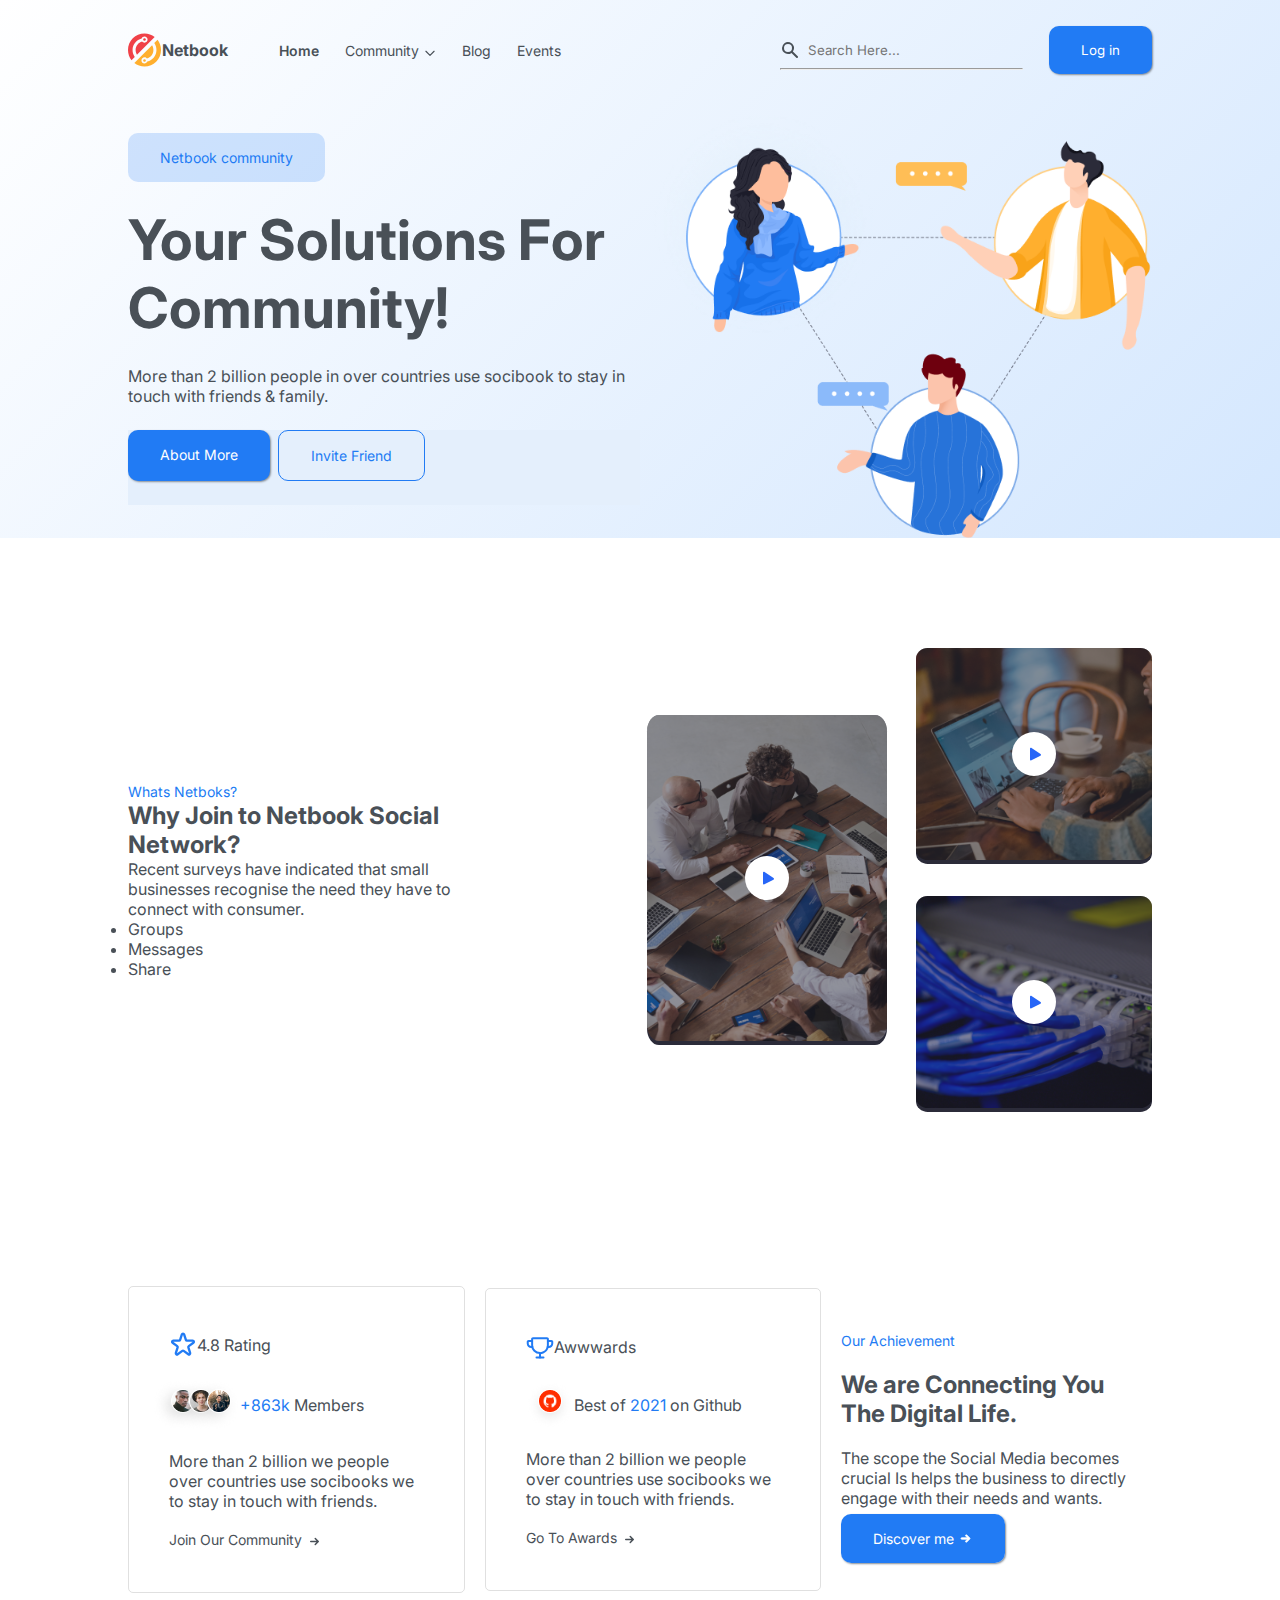
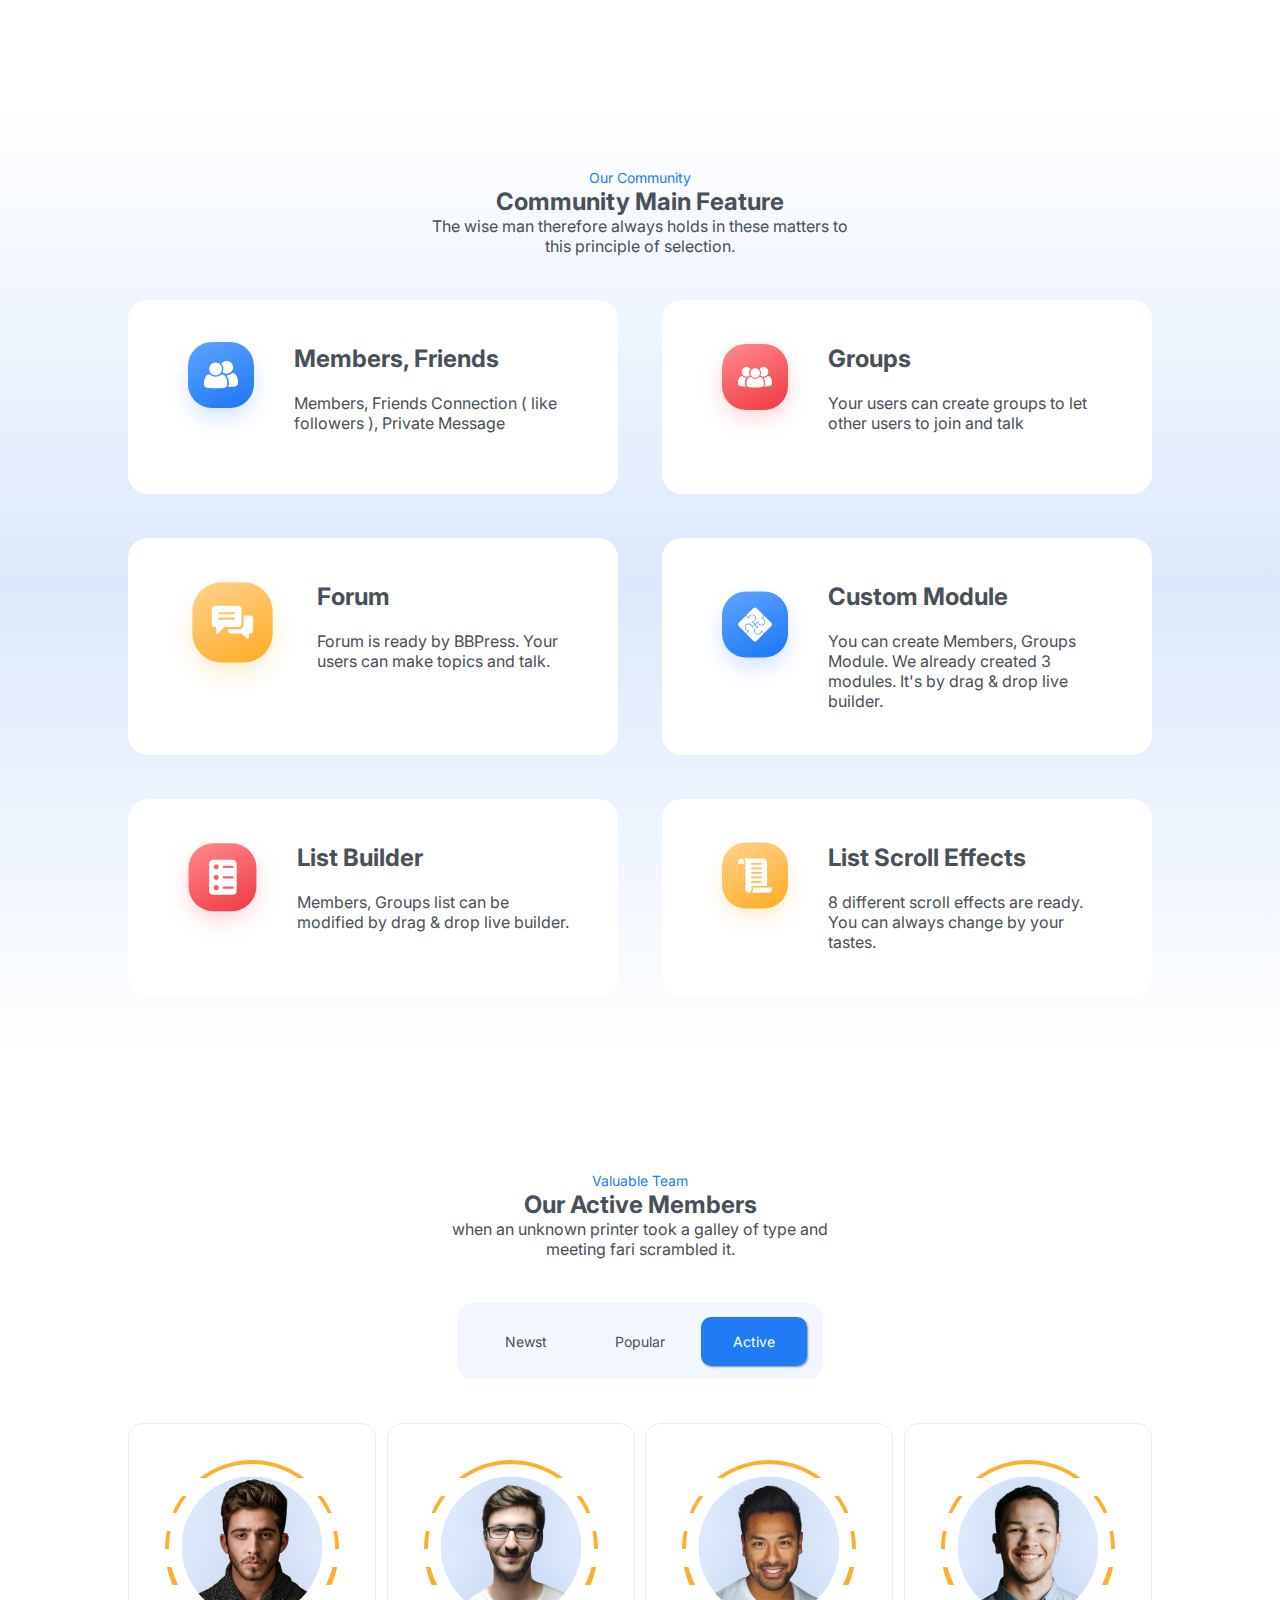
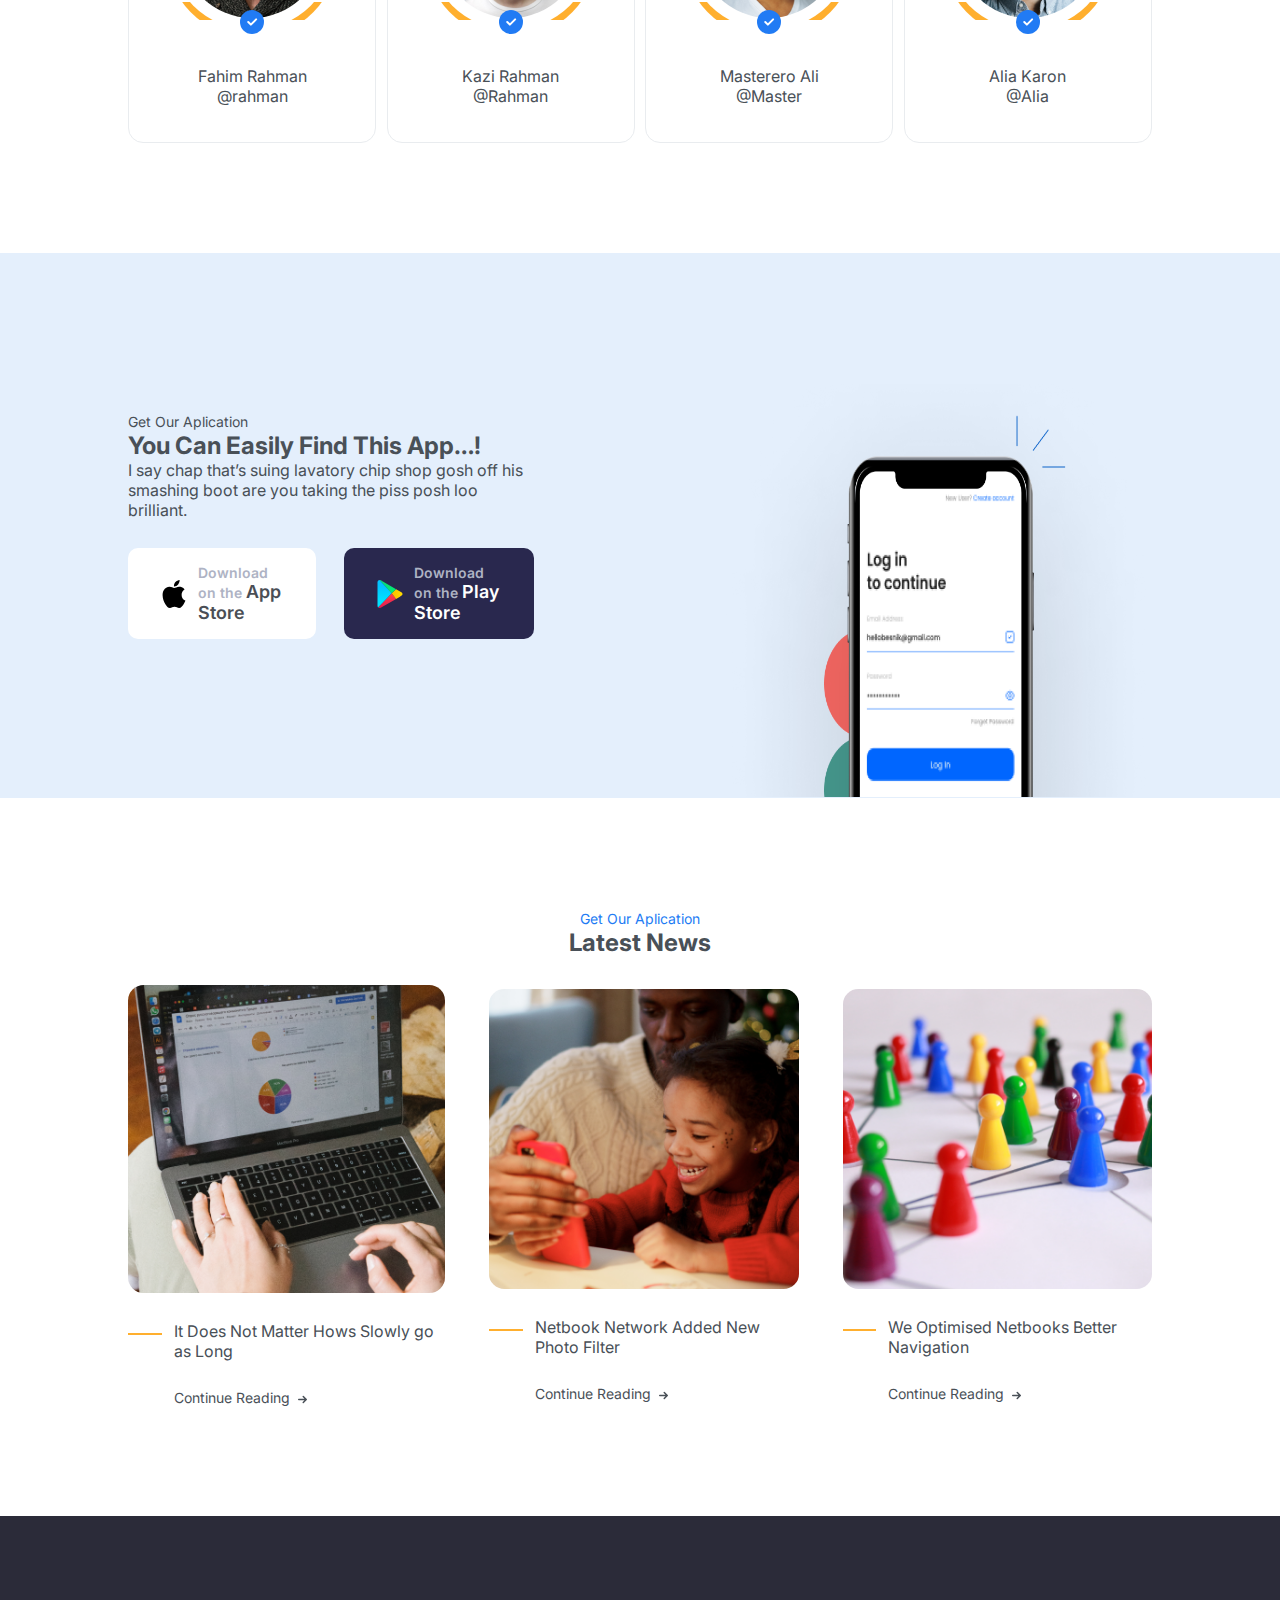
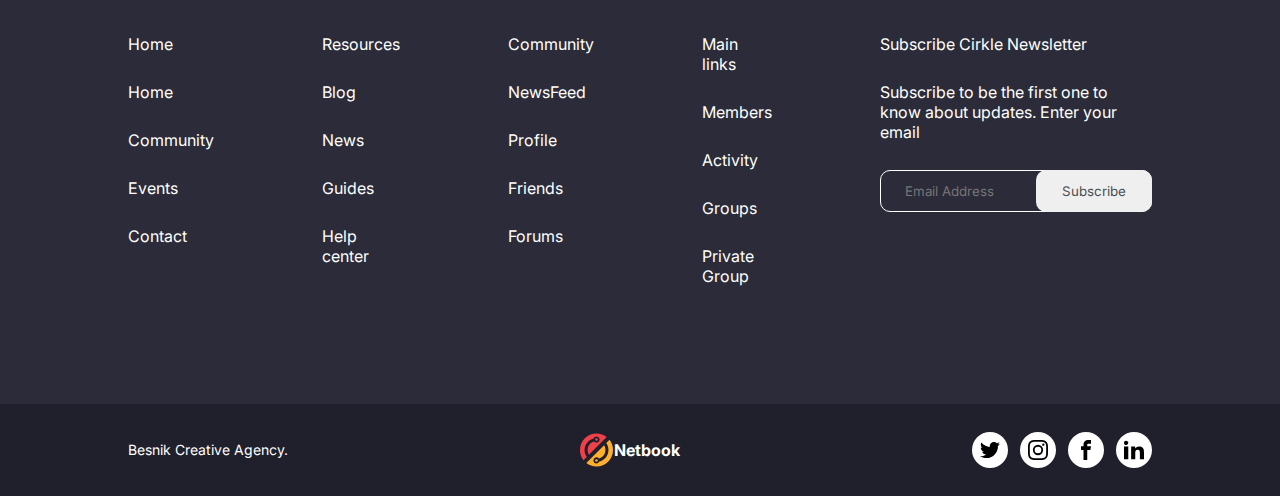
==== commit 49f20177: "modified some styles and added transitions" ====
--- a/Netbook/index.html
+++ b/Netbook/index.html
@@ -110,27 +110,35 @@
                     </ul>
                 </div>
                 <div class="right-col flex-row">
-                    <img
-                        src="static/img/about-us-imgs/img3.png"
-                        alt="about-us"
-                        class="about-img-1"
-                    />
+                    <div class="about-us-image lift">
+                        <img
+                            src="static/img/about-us-imgs/img3.png"
+                            alt="about-us"
+                            class="about-img-1"
+                        />
+                    </div>
+
                     <div class="about-img-group flex-row">
-                        <img
-                            src="static/img/about-us-imgs/img1.png"
-                            alt="about-us img 1"
-                        />
-                        <img
-                            src="static/img/about-us-imgs/img2.png"
-                            alt="about-us img 2"
-                        />
+                        <div class="about-us-image lift">
+                            <img
+                                src="static/img/about-us-imgs/img1.png"
+                                alt="about-us img 1"
+                            />
+                        </div>
+
+                        <div class="about-us-image lift">
+                            <img
+                                src="static/img/about-us-imgs/img2.png"
+                                alt="about-us img 2"
+                            />
+                        </div>
                     </div>
                 </div>
             </div>
         </section>
         <section class="achievement">
             <div class="container flex-row achievement-elements">
-                <div class="card-1">
+                <div class="card-1 lift">
                     <p class="achievement-display">
                         <svg
                             xmlns="http://www.w3.org/2000/svg"
@@ -162,25 +170,24 @@
                         More than 2 billion we people over countries use
                         socibooks we to stay in touch with friends.
                     </p>
-                    <p class="see-more">
-                        <a href="#">
-                            Join Our Community
-                            <svg
-                                xmlns="http://www.w3.org/2000/svg"
-                                class="right-arrow"
-                                viewBox="0 0 20 20"
-                                fill="currentColor"
-                            >
-                                <path
-                                    fill-rule="evenodd"
-                                    d="M10.293 5.293a1 1 0 011.414 0l4 4a1 1 0 010 1.414l-4 4a1 1 0 01-1.414-1.414L12.586 11H5a1 1 0 110-2h7.586l-2.293-2.293a1 1 0 010-1.414z"
-                                    clip-rule="evenodd"
-                                />
-                            </svg>
-                        </a>
-                    </p>
-                </div>
-                <div class="card-1">
+
+                    <a href="#" class="see-more">
+                        Join Our Community
+                        <svg
+                            xmlns="http://www.w3.org/2000/svg"
+                            class="right-arrow"
+                            viewBox="0 0 20 20"
+                            fill="currentColor"
+                        >
+                            <path
+                                fill-rule="evenodd"
+                                d="M10.293 5.293a1 1 0 011.414 0l4 4a1 1 0 010 1.414l-4 4a1 1 0 01-1.414-1.414L12.586 11H5a1 1 0 110-2h7.586l-2.293-2.293a1 1 0 010-1.414z"
+                                clip-rule="evenodd"
+                            />
+                        </svg>
+                    </a>
+                </div>
+                <div class="card-1 lift">
                     <div class="achievement-display">
                         <img
                             src="static/img/achievement-imgs/Trophy.svg"
@@ -205,23 +212,21 @@
                         socibooks we to stay in touch with friends.
                     </p>
 
-                    <p>
-                        <a href="#">
-                            Go To Awards
-                            <svg
-                                xmlns="http://www.w3.org/2000/svg"
-                                class="right-arrow"
-                                viewBox="0 0 20 20"
-                                fill="currentColor"
-                            >
-                                <path
-                                    fill-rule="evenodd"
-                                    d="M10.293 5.293a1 1 0 011.414 0l4 4a1 1 0 010 1.414l-4 4a1 1 0 01-1.414-1.414L12.586 11H5a1 1 0 110-2h7.586l-2.293-2.293a1 1 0 010-1.414z"
-                                    clip-rule="evenodd"
-                                />
-                            </svg>
-                        </a>
-                    </p>
+                    <a href="#" class="see-more">
+                        Go To Awards
+                        <svg
+                            xmlns="http://www.w3.org/2000/svg"
+                            class="right-arrow"
+                            viewBox="0 0 20 20"
+                            fill="currentColor"
+                        >
+                            <path
+                                fill-rule="evenodd"
+                                d="M10.293 5.293a1 1 0 011.414 0l4 4a1 1 0 010 1.414l-4 4a1 1 0 01-1.414-1.414L12.586 11H5a1 1 0 110-2h7.586l-2.293-2.293a1 1 0 010-1.414z"
+                                clip-rule="evenodd"
+                            />
+                        </svg>
+                    </a>
                 </div>
                 <div class="discover">
                     <p><a href="#" class="cl-blue">Our Achievement</a></p>
@@ -261,7 +266,7 @@
                         this principle of selection.
                     </p>
                 </div>
-                <div class="card-2">
+                <div class="card-2 lift">
                     <img src="static/img/features/members.svg" alt="members" />
                     <div>
                         <h2>Members, Friends</h2>
@@ -271,7 +276,7 @@
                         </p>
                     </div>
                 </div>
-                <div class="card-2">
+                <div class="card-2 lift">
                     <img
                         src="static/img/features/groups.svg"
                         alt="groups.svg"
@@ -284,7 +289,7 @@
                         </p>
                     </div>
                 </div>
-                <div class="card-2">
+                <div class="card-2 lift">
                     <img src="static/img/features/forum.svg" alt="forum.svg" />
                     <div>
                         <h2>Forum</h2>
@@ -294,7 +299,7 @@
                         </p>
                     </div>
                 </div>
-                <div class="card-2">
+                <div class="card-2 lift">
                     <img
                         src="static/img/features/custom-module.svg"
                         alt="custom-module.svg"
@@ -307,7 +312,7 @@
                         </p>
                     </div>
                 </div>
-                <div class="card-2">
+                <div class="card-2 lift">
                     <img
                         src="static/img/features/list-builder.svg"
                         alt="list-builder.svg"
@@ -320,7 +325,7 @@
                         </p>
                     </div>
                 </div>
-                <div class="card-2">
+                <div class="card-2 lift">
                     <img
                         src="static/img/features/list-scroll-effects.svg"
                         alt="list-scroll-effects.svg"
@@ -351,7 +356,7 @@
                     <a href="#" class="btn btn-primary">Active</a>
                 </div>
                 <div class="team-cards flex-row">
-                    <div class="team-card flex-col">
+                    <div class="team-card flex-col lift">
                         <div class="card-img">
                             <img
                                 src="static/img/team/img2.png"
@@ -370,7 +375,7 @@
                         </div>
                     </div>
 
-                    <div class="team-card flex-col">
+                    <div class="team-card flex-col lift">
                         <div class="card-img">
                             <img
                                 src="static/img/team/img4.png"
@@ -389,7 +394,7 @@
                         </div>
                     </div>
 
-                    <div class="team-card flex-col">
+                    <div class="team-card flex-col lift">
                         <div class="card-img">
                             <img
                                 src="static/img/team/img3.png"
@@ -409,7 +414,7 @@
                         </div>
                     </div>
 
-                    <div class="team-card flex-col">
+                    <div class="team-card flex-col lift">
                         <div class="card-img">
                             <img
                                 src="static/img/team/img1.png"
@@ -492,7 +497,7 @@
                             <div class="indent"></div>
                             <div>
                                 <p>It Does Not Matter Hows Slowly go as Long</p>
-                                <a href="#">
+                                <a href="#" class="see-more">
                                     Continue Reading
                                     <svg
                                         xmlns="http://www.w3.org/2000/svg"
@@ -519,7 +524,7 @@
                             <div class="indent"></div>
                             <div>
                                 <p>Netbook Network Added New Photo Filter</p>
-                                <a href="#">
+                                <a href="#" class="see-more">
                                     Continue Reading
                                     <svg
                                         xmlns="http://www.w3.org/2000/svg"
@@ -546,7 +551,7 @@
                             <div class="indent"></div>
                             <div>
                                 <p>We Optimised Netbooks Better Navigation</p>
-                                <a href="#">
+                                <a href="#" class="see-more">
                                     Continue Reading
                                     <svg
                                         xmlns="http://www.w3.org/2000/svg"
@@ -604,13 +609,15 @@
                             Subscribe to be the first one to know about updates.
                             Enter your email
                         </p>
-                        <input
-                            type="text"
-                            name=""
-                            id=""
-                            placeholder="Email Address"
-                        />
-                        <button>Subscribe</button>
+                        <div class="subscribe">
+                            <input
+                                type="text"
+                                name=""
+                                id=""
+                                placeholder="Email Address"
+                            />
+                            <button class="subscribe-btn">Subscribe</button>
+                        </div>
                     </div>
                 </div>
             </div>
--- a/Netbook/style.css
+++ b/Netbook/style.css
@@ -4,6 +4,7 @@
     box-sizing: border-box;
     font-family: 'Inter', sans-serif;
     color: #495057;
+    transition: 0.5s;
 }
 
 header {
@@ -188,6 +189,30 @@
     align-items: center;
 }
 
+.lift:hover {
+    transform: scale(1.03, 1.03);
+    box-shadow: 8px 4px 36px 0.5px #adb5bd;
+    border: none;
+}
+
+.lift:hover .see-more {
+    color: rgba(33, 123, 244, 1);
+}
+
+.btn:hover {
+    transform: scale(1.03, 1.03);
+    box-shadow: 8px 4px 36px 0.5px #adb5bd;
+}
+
+.see-more:hover {
+    color: rgba(33, 123, 244, 1);
+}
+
+.see-more:hover .right-arrow {
+    stroke: rgba(33, 123, 244, 1);
+    fill: #217bf4;
+}
+
 /* ------------About Us Section------------ */
 
 .about-us {
@@ -206,11 +231,28 @@
 .about-img-1 {
     width: 18.75vw;
     height: calc(18.75vw * 1.36);
+    opacity: 0.5;
 }
 
 .about-img-group img {
     width: 18.4vw;
     height: calc(18.4vw * 0.9);
+    opacity: 0.5;
+}
+
+.about-us-image {
+    border-radius: 5%;
+    background-color: rgba(43, 43, 57, 1);
+    position: relative;
+    cursor: pointer;
+}
+
+.about-us-image::after {
+    content: url('static/img/about-us-imgs/play-icon.svg');
+    position: absolute;
+    left: 50%;
+    top: 50%;
+    transform: translate(-50%, -50%);
 }
 
 /* ------------Achievement Section------------ */
@@ -303,7 +345,7 @@
 }
 
 .team-card {
-    border: 1px solid #ced4da;
+    border: 1px solid #e9ecef;
     border-radius: 15px;
     padding: 36px;
     align-items: center;
@@ -438,6 +480,7 @@
 
 /* ------------footer Section------------ */
 .footer {
+    margin: 0;
     background-color: rgba(43, 43, 57, 1);
 }
 
@@ -448,6 +491,26 @@
 }
 .footer-items p {
     color: #fff;
+}
+
+.footer-items input {
+    border: 1px solid #fff;
+    border-radius: 10px;
+    padding: 12px 24px;
+    width: 100%;
+}
+
+.subscribe {
+    position: relative;
+}
+
+.subscribe-btn {
+    border: none;
+    border-radius: 10px;
+    padding: 13px 26px;
+    position: absolute;
+    right: 0;
+    bottom: 0;
 }
 
 /* ------------footer------------ */
